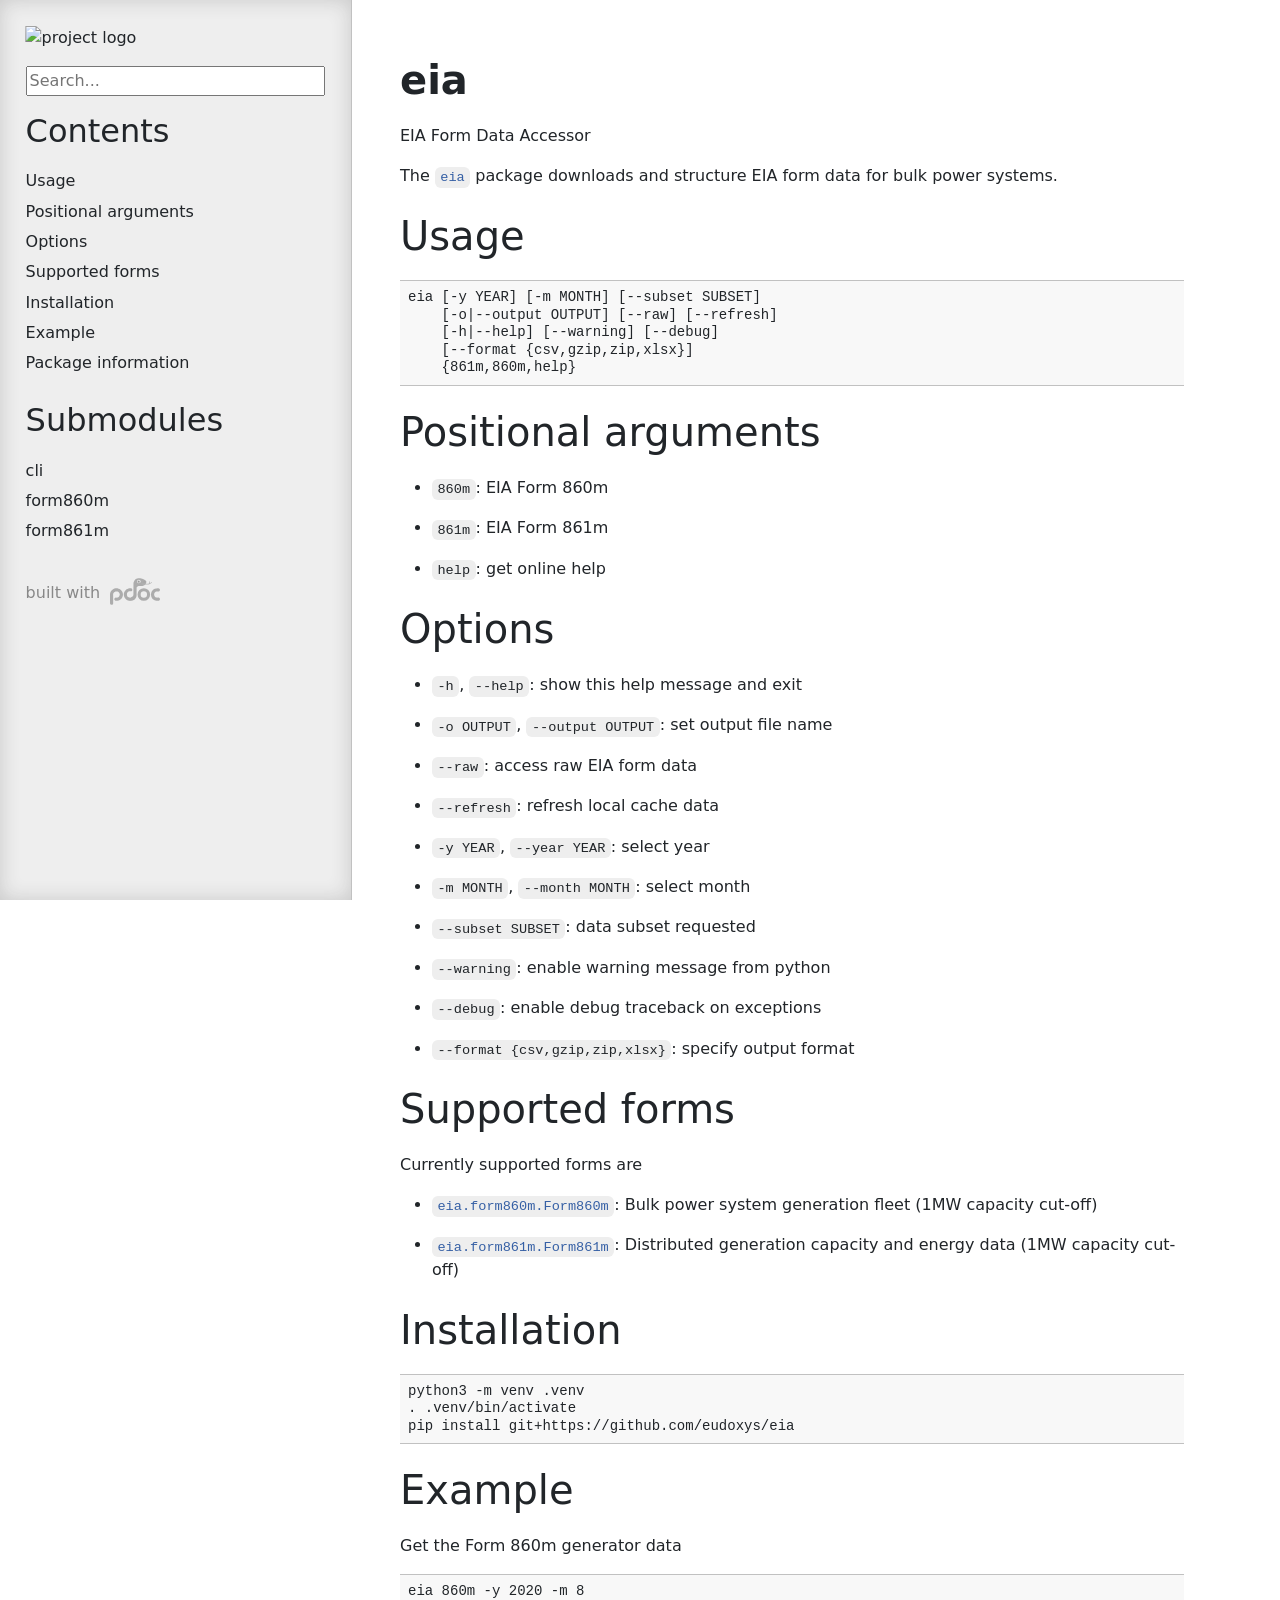
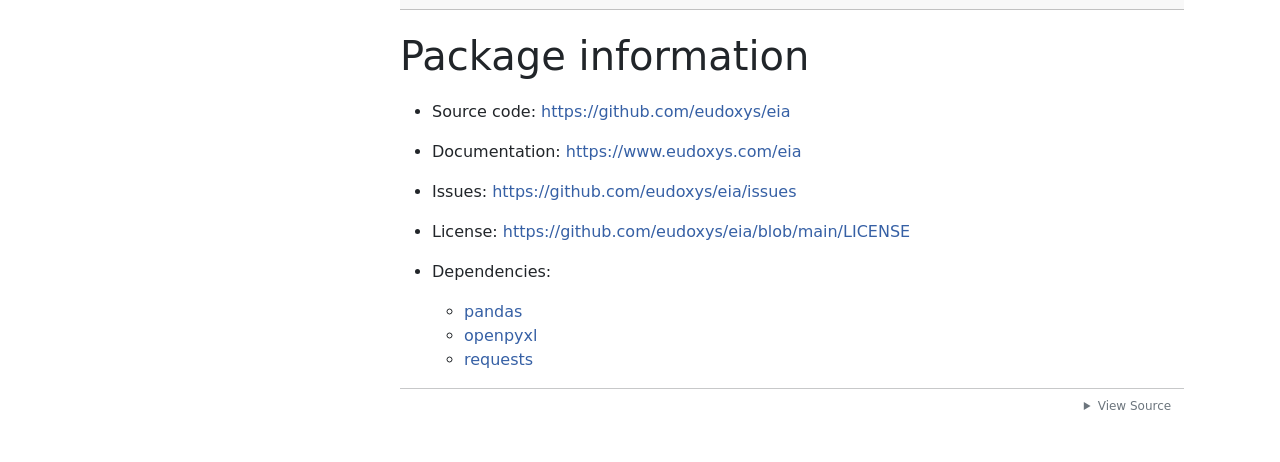
==== docs/eia.html @ a3500eb9 "Update docs" ====
<!doctype html>
<html lang="en">
<head>
    <meta charset="utf-8">
    <meta name="viewport" content="width=device-width, initial-scale=1">
    <meta name="generator" content="pdoc 16.0.0"/>
    <title>eia API documentation</title>

    <style>/*! * Bootstrap Reboot v5.0.0 (https://getbootstrap.com/) * Copyright 2011-2021 The Bootstrap Authors * Copyright 2011-2021 Twitter, Inc. * Licensed under MIT (https://github.com/twbs/bootstrap/blob/main/LICENSE) * Forked from Normalize.css, licensed MIT (https://github.com/necolas/normalize.css/blob/master/LICENSE.md) */*,::after,::before{box-sizing:border-box}@media (prefers-reduced-motion:no-preference){:root{scroll-behavior:smooth}}body{margin:0;font-family:system-ui,-apple-system,"Segoe UI",Roboto,"Helvetica Neue",Arial,"Noto Sans","Liberation Sans",sans-serif,"Apple Color Emoji","Segoe UI Emoji","Segoe UI Symbol","Noto Color Emoji";font-size:1rem;font-weight:400;line-height:1.5;color:#212529;background-color:#fff;-webkit-text-size-adjust:100%;-webkit-tap-highlight-color:transparent}hr{margin:1rem 0;color:inherit;background-color:currentColor;border:0;opacity:.25}hr:not([size]){height:1px}h1,h2,h3,h4,h5,h6{margin-top:0;margin-bottom:.5rem;font-weight:500;line-height:1.2}h1{font-size:calc(1.375rem + 1.5vw)}@media (min-width:1200px){h1{font-size:2.5rem}}h2{font-size:calc(1.325rem + .9vw)}@media (min-width:1200px){h2{font-size:2rem}}h3{font-size:calc(1.3rem + .6vw)}@media (min-width:1200px){h3{font-size:1.75rem}}h4{font-size:calc(1.275rem + .3vw)}@media (min-width:1200px){h4{font-size:1.5rem}}h5{font-size:1.25rem}h6{font-size:1rem}p{margin-top:0;margin-bottom:1rem}abbr[data-bs-original-title],abbr[title]{-webkit-text-decoration:underline dotted;text-decoration:underline dotted;cursor:help;-webkit-text-decoration-skip-ink:none;text-decoration-skip-ink:none}address{margin-bottom:1rem;font-style:normal;line-height:inherit}ol,ul{padding-left:2rem}dl,ol,ul{margin-top:0;margin-bottom:1rem}ol ol,ol ul,ul ol,ul ul{margin-bottom:0}dt{font-weight:700}dd{margin-bottom:.5rem;margin-left:0}blockquote{margin:0 0 1rem}b,strong{font-weight:bolder}small{font-size:.875em}mark{padding:.2em;background-color:#fcf8e3}sub,sup{position:relative;font-size:.75em;line-height:0;vertical-align:baseline}sub{bottom:-.25em}sup{top:-.5em}a{color:#0d6efd;text-decoration:underline}a:hover{color:#0a58ca}a:not([href]):not([class]),a:not([href]):not([class]):hover{color:inherit;text-decoration:none}code,kbd,pre,samp{font-family:SFMono-Regular,Menlo,Monaco,Consolas,"Liberation Mono","Courier New",monospace;font-size:1em;direction:ltr;unicode-bidi:bidi-override}pre{display:block;margin-top:0;margin-bottom:1rem;overflow:auto;font-size:.875em}pre code{font-size:inherit;color:inherit;word-break:normal}code{font-size:.875em;color:#d63384;word-wrap:break-word}a>code{color:inherit}kbd{padding:.2rem .4rem;font-size:.875em;color:#fff;background-color:#212529;border-radius:.2rem}kbd kbd{padding:0;font-size:1em;font-weight:700}figure{margin:0 0 1rem}img,svg{vertical-align:middle}table{caption-side:bottom;border-collapse:collapse}caption{padding-top:.5rem;padding-bottom:.5rem;color:#6c757d;text-align:left}th{text-align:inherit;text-align:-webkit-match-parent}tbody,td,tfoot,th,thead,tr{border-color:inherit;border-style:solid;border-width:0}label{display:inline-block}button{border-radius:0}button:focus:not(:focus-visible){outline:0}button,input,optgroup,select,textarea{margin:0;font-family:inherit;font-size:inherit;line-height:inherit}button,select{text-transform:none}[role=button]{cursor:pointer}select{word-wrap:normal}select:disabled{opacity:1}[list]::-webkit-calendar-picker-indicator{display:none}[type=button],[type=reset],[type=submit],button{-webkit-appearance:button}[type=button]:not(:disabled),[type=reset]:not(:disabled),[type=submit]:not(:disabled),button:not(:disabled){cursor:pointer}::-moz-focus-inner{padding:0;border-style:none}textarea{resize:vertical}fieldset{min-width:0;padding:0;margin:0;border:0}legend{float:left;width:100%;padding:0;margin-bottom:.5rem;font-size:calc(1.275rem + .3vw);line-height:inherit}@media (min-width:1200px){legend{font-size:1.5rem}}legend+*{clear:left}::-webkit-datetime-edit-day-field,::-webkit-datetime-edit-fields-wrapper,::-webkit-datetime-edit-hour-field,::-webkit-datetime-edit-minute,::-webkit-datetime-edit-month-field,::-webkit-datetime-edit-text,::-webkit-datetime-edit-year-field{padding:0}::-webkit-inner-spin-button{height:auto}[type=search]{outline-offset:-2px;-webkit-appearance:textfield}::-webkit-search-decoration{-webkit-appearance:none}::-webkit-color-swatch-wrapper{padding:0}::file-selector-button{font:inherit}::-webkit-file-upload-button{font:inherit;-webkit-appearance:button}output{display:inline-block}iframe{border:0}summary{display:list-item;cursor:pointer}progress{vertical-align:baseline}[hidden]{display:none!important}</style>
    <style>/*! syntax-highlighting.css */pre{line-height:125%;}span.linenos{color:inherit; background-color:transparent; padding-left:5px; padding-right:20px;}.pdoc-code .hll{background-color:#ffffcc}.pdoc-code{background:#f8f8f8;}.pdoc-code .c{color:#3D7B7B; font-style:italic}.pdoc-code .err{border:1px solid #FF0000}.pdoc-code .k{color:#008000; font-weight:bold}.pdoc-code .o{color:#666666}.pdoc-code .ch{color:#3D7B7B; font-style:italic}.pdoc-code .cm{color:#3D7B7B; font-style:italic}.pdoc-code .cp{color:#9C6500}.pdoc-code .cpf{color:#3D7B7B; font-style:italic}.pdoc-code .c1{color:#3D7B7B; font-style:italic}.pdoc-code .cs{color:#3D7B7B; font-style:italic}.pdoc-code .gd{color:#A00000}.pdoc-code .ge{font-style:italic}.pdoc-code .gr{color:#E40000}.pdoc-code .gh{color:#000080; font-weight:bold}.pdoc-code .gi{color:#008400}.pdoc-code .go{color:#717171}.pdoc-code .gp{color:#000080; font-weight:bold}.pdoc-code .gs{font-weight:bold}.pdoc-code .gu{color:#800080; font-weight:bold}.pdoc-code .gt{color:#0044DD}.pdoc-code .kc{color:#008000; font-weight:bold}.pdoc-code .kd{color:#008000; font-weight:bold}.pdoc-code .kn{color:#008000; font-weight:bold}.pdoc-code .kp{color:#008000}.pdoc-code .kr{color:#008000; font-weight:bold}.pdoc-code .kt{color:#B00040}.pdoc-code .m{color:#666666}.pdoc-code .s{color:#BA2121}.pdoc-code .na{color:#687822}.pdoc-code .nb{color:#008000}.pdoc-code .nc{color:#0000FF; font-weight:bold}.pdoc-code .no{color:#880000}.pdoc-code .nd{color:#AA22FF}.pdoc-code .ni{color:#717171; font-weight:bold}.pdoc-code .ne{color:#CB3F38; font-weight:bold}.pdoc-code .nf{color:#0000FF}.pdoc-code .nl{color:#767600}.pdoc-code .nn{color:#0000FF; font-weight:bold}.pdoc-code .nt{color:#008000; font-weight:bold}.pdoc-code .nv{color:#19177C}.pdoc-code .ow{color:#AA22FF; font-weight:bold}.pdoc-code .w{color:#bbbbbb}.pdoc-code .mb{color:#666666}.pdoc-code .mf{color:#666666}.pdoc-code .mh{color:#666666}.pdoc-code .mi{color:#666666}.pdoc-code .mo{color:#666666}.pdoc-code .sa{color:#BA2121}.pdoc-code .sb{color:#BA2121}.pdoc-code .sc{color:#BA2121}.pdoc-code .dl{color:#BA2121}.pdoc-code .sd{color:#BA2121; font-style:italic}.pdoc-code .s2{color:#BA2121}.pdoc-code .se{color:#AA5D1F; font-weight:bold}.pdoc-code .sh{color:#BA2121}.pdoc-code .si{color:#A45A77; font-weight:bold}.pdoc-code .sx{color:#008000}.pdoc-code .sr{color:#A45A77}.pdoc-code .s1{color:#BA2121}.pdoc-code .ss{color:#19177C}.pdoc-code .bp{color:#008000}.pdoc-code .fm{color:#0000FF}.pdoc-code .vc{color:#19177C}.pdoc-code .vg{color:#19177C}.pdoc-code .vi{color:#19177C}.pdoc-code .vm{color:#19177C}.pdoc-code .il{color:#666666}</style>
    <style>/*! theme.css */:root{--pdoc-background:#fff;}.pdoc{--text:#212529;--muted:#6c757d;--link:#3660a5;--link-hover:#1659c5;--code:#f8f8f8;--active:#fff598;--accent:#eee;--accent2:#c1c1c1;--nav-hover:rgba(255, 255, 255, 0.5);--name:#0066BB;--def:#008800;--annotation:#007020;}</style>
    <style>/*! layout.css */html, body{width:100%;height:100%;}html, main{scroll-behavior:smooth;}body{background-color:var(--pdoc-background);}@media (max-width:769px){#navtoggle{cursor:pointer;position:absolute;width:50px;height:40px;top:1rem;right:1rem;border-color:var(--text);color:var(--text);display:flex;opacity:0.8;z-index:999;}#navtoggle:hover{opacity:1;}#togglestate + div{display:none;}#togglestate:checked + div{display:inherit;}main, header{padding:2rem 3vw;}header + main{margin-top:-3rem;}.git-button{display:none !important;}nav input[type="search"]{max-width:77%;}nav input[type="search"]:first-child{margin-top:-6px;}nav input[type="search"]:valid ~ *{display:none !important;}}@media (min-width:770px){:root{--sidebar-width:clamp(12.5rem, 28vw, 22rem);}nav{position:fixed;overflow:auto;height:100vh;width:var(--sidebar-width);}main, header{padding:3rem 2rem 3rem calc(var(--sidebar-width) + 3rem);width:calc(54rem + var(--sidebar-width));max-width:100%;}header + main{margin-top:-4rem;}#navtoggle{display:none;}}#togglestate{position:absolute;height:0;opacity:0;}nav.pdoc{--pad:clamp(0.5rem, 2vw, 1.75rem);--indent:1.5rem;background-color:var(--accent);border-right:1px solid var(--accent2);box-shadow:0 0 20px rgba(50, 50, 50, .2) inset;padding:0 0 0 var(--pad);overflow-wrap:anywhere;scrollbar-width:thin; scrollbar-color:var(--accent2) transparent; z-index:1}nav.pdoc::-webkit-scrollbar{width:.4rem; }nav.pdoc::-webkit-scrollbar-thumb{background-color:var(--accent2); }nav.pdoc > div{padding:var(--pad) 0;}nav.pdoc .module-list-button{display:inline-flex;align-items:center;color:var(--text);border-color:var(--muted);margin-bottom:1rem;}nav.pdoc .module-list-button:hover{border-color:var(--text);}nav.pdoc input[type=search]{display:block;outline-offset:0;width:calc(100% - var(--pad));}nav.pdoc .logo{max-width:calc(100% - var(--pad));max-height:35vh;display:block;margin:0 auto 1rem;transform:translate(calc(-.5 * var(--pad)), 0);}nav.pdoc ul{list-style:none;padding-left:0;}nav.pdoc > div > ul{margin-left:calc(0px - var(--pad));}nav.pdoc li a{padding:.2rem 0 .2rem calc(var(--pad) + var(--indent));}nav.pdoc > div > ul > li > a{padding-left:var(--pad);}nav.pdoc li{transition:all 100ms;}nav.pdoc li:hover{background-color:var(--nav-hover);}nav.pdoc a, nav.pdoc a:hover{color:var(--text);}nav.pdoc a{display:block;}nav.pdoc > h2:first-of-type{margin-top:1.5rem;}nav.pdoc .class:before{content:"class ";color:var(--muted);}nav.pdoc .function:after{content:"()";color:var(--muted);}nav.pdoc footer:before{content:"";display:block;width:calc(100% - var(--pad));border-top:solid var(--accent2) 1px;margin-top:1.5rem;padding-top:.5rem;}nav.pdoc footer{font-size:small;}</style>
    <style>/*! content.css */.pdoc{color:var(--text);box-sizing:border-box;line-height:1.5;background:none;}.pdoc .pdoc-button{cursor:pointer;display:inline-block;border:solid black 1px;border-radius:2px;font-size:.75rem;padding:calc(0.5em - 1px) 1em;transition:100ms all;}.pdoc .alert{padding:1rem 1rem 1rem calc(1.5rem + 24px);border:1px solid transparent;border-radius:.25rem;background-repeat:no-repeat;background-position:.75rem center;margin-bottom:1rem;}.pdoc .alert > em{display:none;}.pdoc .alert > *:last-child{margin-bottom:0;}.pdoc .alert.note{color:#084298;background-color:#cfe2ff;border-color:#b6d4fe;background-image:url("data:image/svg+xml,%3Csvg%20xmlns%3D%22http%3A//www.w3.org/2000/svg%22%20width%3D%2224%22%20height%3D%2224%22%20fill%3D%22%23084298%22%20viewBox%3D%220%200%2016%2016%22%3E%3Cpath%20d%3D%22M8%2016A8%208%200%201%200%208%200a8%208%200%200%200%200%2016zm.93-9.412-1%204.705c-.07.34.029.533.304.533.194%200%20.487-.07.686-.246l-.088.416c-.287.346-.92.598-1.465.598-.703%200-1.002-.422-.808-1.319l.738-3.468c.064-.293.006-.399-.287-.47l-.451-.081.082-.381%202.29-.287zM8%205.5a1%201%200%201%201%200-2%201%201%200%200%201%200%202z%22/%3E%3C/svg%3E");}.pdoc .alert.tip{color:#0a3622;background-color:#d1e7dd;border-color:#a3cfbb;background-image:url("data:image/svg+xml,%3Csvg%20xmlns%3D%22http%3A//www.w3.org/2000/svg%22%20width%3D%2224%22%20height%3D%2224%22%20fill%3D%22%230a3622%22%20viewBox%3D%220%200%2016%2016%22%3E%3Cpath%20d%3D%22M2%206a6%206%200%201%201%2010.174%204.31c-.203.196-.359.4-.453.619l-.762%201.769A.5.5%200%200%201%2010.5%2013a.5.5%200%200%201%200%201%20.5.5%200%200%201%200%201l-.224.447a1%201%200%200%201-.894.553H6.618a1%201%200%200%201-.894-.553L5.5%2015a.5.5%200%200%201%200-1%20.5.5%200%200%201%200-1%20.5.5%200%200%201-.46-.302l-.761-1.77a2%202%200%200%200-.453-.618A5.98%205.98%200%200%201%202%206m6-5a5%205%200%200%200-3.479%208.592c.263.254.514.564.676.941L5.83%2012h4.342l.632-1.467c.162-.377.413-.687.676-.941A5%205%200%200%200%208%201%22/%3E%3C/svg%3E");}.pdoc .alert.important{color:#055160;background-color:#cff4fc;border-color:#9eeaf9;background-image:url("data:image/svg+xml,%3Csvg%20xmlns%3D%22http%3A//www.w3.org/2000/svg%22%20width%3D%2224%22%20height%3D%2224%22%20fill%3D%22%23055160%22%20viewBox%3D%220%200%2016%2016%22%3E%3Cpath%20d%3D%22M2%200a2%202%200%200%200-2%202v12a2%202%200%200%200%202%202h12a2%202%200%200%200%202-2V2a2%202%200%200%200-2-2zm6%204c.535%200%20.954.462.9.995l-.35%203.507a.552.552%200%200%201-1.1%200L7.1%204.995A.905.905%200%200%201%208%204m.002%206a1%201%200%201%201%200%202%201%201%200%200%201%200-2%22/%3E%3C/svg%3E");}.pdoc .alert.warning{color:#664d03;background-color:#fff3cd;border-color:#ffecb5;background-image:url("data:image/svg+xml,%3Csvg%20xmlns%3D%22http%3A//www.w3.org/2000/svg%22%20width%3D%2224%22%20height%3D%2224%22%20fill%3D%22%23664d03%22%20viewBox%3D%220%200%2016%2016%22%3E%3Cpath%20d%3D%22M8.982%201.566a1.13%201.13%200%200%200-1.96%200L.165%2013.233c-.457.778.091%201.767.98%201.767h13.713c.889%200%201.438-.99.98-1.767L8.982%201.566zM8%205c.535%200%20.954.462.9.995l-.35%203.507a.552.552%200%200%201-1.1%200L7.1%205.995A.905.905%200%200%201%208%205zm.002%206a1%201%200%201%201%200%202%201%201%200%200%201%200-2z%22/%3E%3C/svg%3E");}.pdoc .alert.caution{color:#842029;background-color:#f8d7da;border-color:#f5c2c7;background-image:url("data:image/svg+xml,%3Csvg%20xmlns%3D%22http%3A//www.w3.org/2000/svg%22%20width%3D%2224%22%20height%3D%2224%22%20fill%3D%22%23842029%22%20viewBox%3D%220%200%2016%2016%22%3E%3Cpath%20d%3D%22M11.46.146A.5.5%200%200%200%2011.107%200H4.893a.5.5%200%200%200-.353.146L.146%204.54A.5.5%200%200%200%200%204.893v6.214a.5.5%200%200%200%20.146.353l4.394%204.394a.5.5%200%200%200%20.353.146h6.214a.5.5%200%200%200%20.353-.146l4.394-4.394a.5.5%200%200%200%20.146-.353V4.893a.5.5%200%200%200-.146-.353zM8%204c.535%200%20.954.462.9.995l-.35%203.507a.552.552%200%200%201-1.1%200L7.1%204.995A.905.905%200%200%201%208%204m.002%206a1%201%200%201%201%200%202%201%201%200%200%201%200-2%22/%3E%3C/svg%3E");}.pdoc .alert.danger{color:#842029;background-color:#f8d7da;border-color:#f5c2c7;background-image:url("data:image/svg+xml,%3Csvg%20xmlns%3D%22http%3A//www.w3.org/2000/svg%22%20width%3D%2224%22%20height%3D%2224%22%20fill%3D%22%23842029%22%20viewBox%3D%220%200%2016%2016%22%3E%3Cpath%20d%3D%22M5.52.359A.5.5%200%200%201%206%200h4a.5.5%200%200%201%20.474.658L8.694%206H12.5a.5.5%200%200%201%20.395.807l-7%209a.5.5%200%200%201-.873-.454L6.823%209.5H3.5a.5.5%200%200%201-.48-.641l2.5-8.5z%22/%3E%3C/svg%3E");}.pdoc .visually-hidden{position:absolute !important;width:1px !important;height:1px !important;padding:0 !important;margin:-1px !important;overflow:hidden !important;clip:rect(0, 0, 0, 0) !important;white-space:nowrap !important;border:0 !important;}.pdoc h1, .pdoc h2, .pdoc h3{font-weight:300;margin:.3em 0;padding:.2em 0;}.pdoc > section:not(.module-info) h1{font-size:1.5rem;font-weight:500;}.pdoc > section:not(.module-info) h2{font-size:1.4rem;font-weight:500;}.pdoc > section:not(.module-info) h3{font-size:1.3rem;font-weight:500;}.pdoc > section:not(.module-info) h4{font-size:1.2rem;}.pdoc > section:not(.module-info) h5{font-size:1.1rem;}.pdoc a{text-decoration:none;color:var(--link);}.pdoc a:hover{color:var(--link-hover);}.pdoc blockquote{margin-left:2rem;}.pdoc pre{border-top:1px solid var(--accent2);border-bottom:1px solid var(--accent2);margin-top:0;margin-bottom:1em;padding:.5rem 0 .5rem .5rem;overflow-x:auto;background-color:var(--code);}.pdoc code{color:var(--text);padding:.2em .4em;margin:0;font-size:85%;background-color:var(--accent);border-radius:6px;}.pdoc a > code{color:inherit;}.pdoc pre > code{display:inline-block;font-size:inherit;background:none;border:none;padding:0;}.pdoc > section:not(.module-info){margin-bottom:1.5rem;}.pdoc .modulename{margin-top:0;font-weight:bold;}.pdoc .modulename a{color:var(--link);transition:100ms all;}.pdoc .git-button{float:right;border:solid var(--link) 1px;}.pdoc .git-button:hover{background-color:var(--link);color:var(--pdoc-background);}.view-source-toggle-state,.view-source-toggle-state ~ .pdoc-code{display:none;}.view-source-toggle-state:checked ~ .pdoc-code{display:block;}.view-source-button{display:inline-block;float:right;font-size:.75rem;line-height:1.5rem;color:var(--muted);padding:0 .4rem 0 1.3rem;cursor:pointer;text-indent:-2px;}.view-source-button > span{visibility:hidden;}.module-info .view-source-button{float:none;display:flex;justify-content:flex-end;margin:-1.2rem .4rem -.2rem 0;}.view-source-button::before{position:absolute;content:"View Source";display:list-item;list-style-type:disclosure-closed;}.view-source-toggle-state:checked ~ .attr .view-source-button::before,.view-source-toggle-state:checked ~ .view-source-button::before{list-style-type:disclosure-open;}.pdoc .docstring{margin-bottom:1.5rem;}.pdoc section:not(.module-info) .docstring{margin-left:clamp(0rem, 5vw - 2rem, 1rem);}.pdoc .docstring .pdoc-code{margin-left:1em;margin-right:1em;}.pdoc h1:target,.pdoc h2:target,.pdoc h3:target,.pdoc h4:target,.pdoc h5:target,.pdoc h6:target,.pdoc .pdoc-code > pre > span:target{background-color:var(--active);box-shadow:-1rem 0 0 0 var(--active);}.pdoc .pdoc-code > pre > span:target{display:block;}.pdoc div:target > .attr,.pdoc section:target > .attr,.pdoc dd:target > a{background-color:var(--active);}.pdoc *{scroll-margin:2rem;}.pdoc .pdoc-code .linenos{user-select:none;}.pdoc .attr:hover{filter:contrast(0.95);}.pdoc section, .pdoc .classattr{position:relative;}.pdoc .headerlink{--width:clamp(1rem, 3vw, 2rem);position:absolute;top:0;left:calc(0rem - var(--width));transition:all 100ms ease-in-out;opacity:0;}.pdoc .headerlink::before{content:"#";display:block;text-align:center;width:var(--width);height:2.3rem;line-height:2.3rem;font-size:1.5rem;}.pdoc .attr:hover ~ .headerlink,.pdoc *:target > .headerlink,.pdoc .headerlink:hover{opacity:1;}.pdoc .attr{display:block;margin:.5rem 0 .5rem;padding:.4rem .4rem .4rem 1rem;background-color:var(--accent);overflow-x:auto;}.pdoc .classattr{margin-left:2rem;}.pdoc .decorator-deprecated{color:#842029;}.pdoc .decorator-deprecated ~ span{filter:grayscale(1) opacity(0.8);}.pdoc .name{color:var(--name);font-weight:bold;}.pdoc .def{color:var(--def);font-weight:bold;}.pdoc .signature{background-color:transparent;}.pdoc .param, .pdoc .return-annotation{white-space:pre;}.pdoc .signature.multiline .param{display:block;}.pdoc .signature.condensed .param{display:inline-block;}.pdoc .annotation{color:var(--annotation);}.pdoc .view-value-toggle-state,.pdoc .view-value-toggle-state ~ .default_value{display:none;}.pdoc .view-value-toggle-state:checked ~ .default_value{display:inherit;}.pdoc .view-value-button{font-size:.5rem;vertical-align:middle;border-style:dashed;margin-top:-0.1rem;}.pdoc .view-value-button:hover{background:white;}.pdoc .view-value-button::before{content:"show";text-align:center;width:2.2em;display:inline-block;}.pdoc .view-value-toggle-state:checked ~ .view-value-button::before{content:"hide";}.pdoc .inherited{margin-left:2rem;}.pdoc .inherited dt{font-weight:700;}.pdoc .inherited dt, .pdoc .inherited dd{display:inline;margin-left:0;margin-bottom:.5rem;}.pdoc .inherited dd:not(:last-child):after{content:", ";}.pdoc .inherited .class:before{content:"class ";}.pdoc .inherited .function a:after{content:"()";}.pdoc .search-result .docstring{overflow:auto;max-height:25vh;}.pdoc .search-result.focused > .attr{background-color:var(--active);}.pdoc .attribution{margin-top:2rem;display:block;opacity:0.5;transition:all 200ms;filter:grayscale(100%);}.pdoc .attribution:hover{opacity:1;filter:grayscale(0%);}.pdoc .attribution img{margin-left:5px;height:27px;vertical-align:bottom;width:50px;transition:all 200ms;}.pdoc table{display:block;width:max-content;max-width:100%;overflow:auto;margin-bottom:1rem;}.pdoc table th{font-weight:600;}.pdoc table th, .pdoc table td{padding:6px 13px;border:1px solid var(--accent2);}</style>
    <style>/*! custom.css */</style><style>
    .pdoc .mermaid-pre {
        border: none;
        background: none;
    }
</style>
<script type="module" defer>
    import mermaid from "https://cdn.jsdelivr.net/npm/mermaid@11/dist/mermaid.esm.min.mjs";

    /* Re-invoke Mermaid when DOM content changes, for example during search. */
    document.addEventListener("DOMContentLoaded", () => {
        new MutationObserver(() => mermaid.run()).observe(
            document.querySelector("main.pdoc").parentNode,
            {childList: true}
        );
    })
</script></head>
<body>
    <nav class="pdoc">
        <label id="navtoggle" for="togglestate" class="pdoc-button"><svg xmlns='http://www.w3.org/2000/svg' viewBox='0 0 30 30'><path stroke-linecap='round' stroke="currentColor" stroke-miterlimit='10' stroke-width='2' d='M4 7h22M4 15h22M4 23h22'/></svg></label>
        <input id="togglestate" type="checkbox" aria-hidden="true" tabindex="-1">
        <div>
            <img src="https://github.com/eudoxys/.github/blob/main/eudoxys_banner.png?raw=true" class="logo" alt="project logo"/>

            <input type="search" placeholder="Search..." role="searchbox" aria-label="search"
                   pattern=".+" required>

            <h2>Contents</h2>
            <ul>
  <li><a href="#usage">Usage</a></li>
  <li><a href="#positional-arguments">Positional arguments</a></li>
  <li><a href="#options">Options</a></li>
  <li><a href="#supported-forms">Supported forms</a></li>
  <li><a href="#installation">Installation</a></li>
  <li><a href="#example">Example</a></li>
  <li><a href="#package-information">Package information</a></li>
</ul>


            <h2>Submodules</h2>
            <ul>
                    <li><a href="eia/cli.html">cli</a></li>
                    <li><a href="eia/form860m.html">form860m</a></li>
                    <li><a href="eia/form861m.html">form861m</a></li>
            </ul>



        <a class="attribution" title="pdoc: Python API documentation generator" href="https://pdoc.dev" target="_blank">
            built with <span class="visually-hidden">pdoc</span><img
                alt="pdoc logo"
                src="data:image/svg+xml,%3Csvg%20xmlns%3D%22http%3A//www.w3.org/2000/svg%22%20role%3D%22img%22%20aria-label%3D%22pdoc%20logo%22%20width%3D%22300%22%20height%3D%22160%22%20viewBox%3D%220%200%20150%2080%22%3E%3Ctitle%3Epdoc%3C/title%3E%3Cpath%20d%3D%22M132.316%2048.886c.276-4.679%202.342-6.698%204.409-7.982s4.27-1.165%206.751-1.055c1.586.07%203.044.156%204.222-.482%201.142-.619%202.026-1.932%202.162-3.739.268-3.576-1.929-5.368-5.006-5.551s-7.599.524-10.517%201.606c-4.455%201.652-8.588%206.606-9.552%208.992s-2.342%206.193-1.745%2010.873%202.664%209.221%205.878%2011.79%205.878%203.808%2010.103%204.312%203.444.229%206.062.229%205.006-2.202%204.914-4.909-2.296-5.001-4.501-4.863-3.077.505-5.281.229-7.715-2.064-7.899-9.451z%22%20fill%3D%22%23198754%22/%3E%3Ccircle%20cx%3D%22101.504%22%20cy%3D%2248.943%22%20r%3D%2214.208%22%20fill%3D%22none%22%20stroke%3D%22%23198754%22%20stroke-width%3D%229.354%22/%3E%3Cpath%20d%3D%22M87.81.002c-3.637.065-5.001.454-7.014%201.232s-3.443%201.363-6.3%204.282c-1.723%201.76-3.148%205.019-3.776%207.329-.413%201.521-.316%202.63-.316%202.63l-.195%2034.612c.065%205.774-6.755%208.305-9.612%208.37s-9.678-1.038-9.743-9.408%207.128-9.521%208.362-9.521c1.413-.13%202.526-.021%203.718-.016%202.071.009%204.157-.778%204.092-4.671s-4.157-4.736-4.157-4.736c-6.3-.843-11.43%202.206-11.43%202.206S40.917%2038.15%2041.372%2049.634%2051.568%2068.19%2061.311%2068.125s18.316-7.007%2018.445-17.193l.13-22.772c.046-2.291%202.683-3.644%204.476-4.203.745-.232%201.694-.274%201.694-.274l10.457-.13s4.871-.324%207.729-3.114%204.352-6.294%204.352-6.294.974-3.049.13-4.606-.195-1.233-2.792-3.309-8.573-4.477-8.573-4.477S91.447-.063%2087.81.002zM0%2047.169l.065%2028.417S0%2080.127%204.481%2079.997s5.072-3.866%205.049-4.152l-.113-28.482s1.624-7.656%209.937-7.721%2010.002%206.942%2010.002%208.499-.909%2010.51-9.093%2010.51c-.948%200-2.99-.567-4.145-.272-3.919%201-3.194%204.554-3.194%204.554s.065%205.061%207.404%204.996%2018.575-6.034%2018.575-19.074S26.953%2030.04%2019.549%2029.91%201.234%2035.296%200%2047.169z%22%20fill%3D%22%23198754%22/%3E%3Cg%20transform%3D%22matrix%28.325601%200%200%20.325256%20-10.32669%20-45.802786%29%22%3E%3Ccircle%20cx%3D%22297.554%22%20cy%3D%22172.286%22%20r%3D%2216.5%22%20fill%3D%22%23fff%22/%3E%3Cellipse%20cx%3D%22297.709%22%20cy%3D%22172.642%22%20rx%3D%2211.071%22%20ry%3D%2210.871%22%20fill%3D%22%23105a48%22/%3E%3Ccircle%20cx%3D%22304.104%22%20cy%3D%22167.667%22%20r%3D%224.5%22%20fill%3D%22%23fff%22/%3E%3C/g%3E%3Cpath%20d%3D%22M94.661%2017.032l.893-1.476s.99.714%201.916.925%201.575.114%202.955.114l14.565-.162c1.283-.032%203.085-.762%203.02-3.293s-.373-3.503-.373-3.503l1.283-.487s.52.503.877%201.573.309%201.995.292%202.66-.227%201.541-.227%201.541%201.564-.308%202.359-1.038.823-.779%201.489-1.508.812-.86.812-.86.552-.13.877.26.341.957.065%201.46-1.672%202.206-3.247%203.066-2.76%201.427-3.929%201.768-3.848.73-7.063.714l-10.944-.114s-2.143-.081-3.02-.373-2.241-.973-2.598-1.265z%22%20fill%3D%22%23d36d49%22/%3E%3Cg%20fill%3D%22%23105a48%22%3E%3Cellipse%20cx%3D%2293.052%22%20cy%3D%2243.567%22%20rx%3D%22.869%22%20ry%3D%221.014%22%20transform%3D%22rotate%28341.022%29%22/%3E%3Cellipse%20cx%3D%22104.3%22%20cy%3D%22-16.184%22%20rx%3D%22.865%22%20ry%3D%221.009%22%20transform%3D%22rotate%2814.786%29%22/%3E%3C/g%3E%3C/svg%3E"/>
        </a>
</div>
    </nav>
    <main class="pdoc">
            <section class="module-info">
                    <h1 class="modulename">
eia    </h1>

                        <div class="docstring"><p>EIA Form Data Accessor</p>

<p>The <code><a href="">eia</a></code> package downloads and structure EIA form data for bulk power systems.</p>

<h1 id="usage">Usage</h1>

<pre><code>eia [-y YEAR] [-m MONTH] [--subset SUBSET] 
    [-o|--output OUTPUT] [--raw] [--refresh] 
    [-h|--help] [--warning] [--debug] 
    [--format {csv,gzip,zip,xlsx}]
    {861m,860m,help}
</code></pre>

<h1 id="positional-arguments">Positional arguments</h1>

<ul>
<li><p><code>860m</code>: EIA Form 860m</p></li>
<li><p><code>861m</code>: EIA Form 861m</p></li>
<li><p><code>help</code>: get online help</p></li>
</ul>

<h1 id="options">Options</h1>

<ul>
<li><p><code>-h</code>, <code>--help</code>: show this help message and exit</p></li>
<li><p><code>-o OUTPUT</code>, <code>--output OUTPUT</code>: set output file name</p></li>
<li><p><code>--raw</code>: access raw EIA form data</p></li>
<li><p><code>--refresh</code>: refresh local cache data</p></li>
<li><p><code>-y YEAR</code>, <code>--year YEAR</code>: select year</p></li>
<li><p><code>-m MONTH</code>, <code>--month MONTH</code>: select month</p></li>
<li><p><code>--subset SUBSET</code>: data subset requested</p></li>
<li><p><code>--warning</code>: enable warning message from python</p></li>
<li><p><code>--debug</code>: enable debug traceback on exceptions</p></li>
<li><p><code>--format {csv,gzip,zip,xlsx}</code>: specify output format</p></li>
</ul>

<h1 id="supported-forms">Supported forms</h1>

<p>Currently supported forms are</p>

<ul>
<li><p><code><a href="eia/form860m.html#Form860m">eia.form860m.Form860m</a></code>: Bulk power system generation fleet (1MW capacity cut-off)</p></li>
<li><p><code><a href="eia/form861m.html#Form861m">eia.form861m.Form861m</a></code>: Distributed generation capacity and energy data (1MW capacity cut-off)</p></li>
</ul>

<h1 id="installation">Installation</h1>

<pre><code>python3 -m venv .venv
. .venv/bin/activate
pip install git+https://github.com/eudoxys/eia
</code></pre>

<h1 id="example">Example</h1>

<p>Get the Form 860m generator data</p>

<pre><code>eia 860m -y 2020 -m 8
</code></pre>

<h1 id="package-information">Package information</h1>

<ul>
<li><p>Source code: <a href="https://github.com/eudoxys/eia">https://github.com/eudoxys/eia</a></p></li>
<li><p>Documentation: <a href="https://www.eudoxys.com/eia">https://www.eudoxys.com/eia</a></p></li>
<li><p>Issues: <a href="https://github.com/eudoxys/eia/issues">https://github.com/eudoxys/eia/issues</a></p></li>
<li><p>License: <a href="https://github.com/eudoxys/eia/blob/main/LICENSE">https://github.com/eudoxys/eia/blob/main/LICENSE</a></p></li>
<li><p>Dependencies: </p>

<ul>
<li><a href="https://pypi.org/project/pandas/">pandas</a></li>
<li><a href="https://pypi.org/project/openpyxl/">openpyxl</a></li>
<li><a href="https://pypi.org/project/requests/">requests</a></li>
</ul></li>
</ul>

<hr />
</div>

                        <input id="mod-eia-view-source" class="view-source-toggle-state" type="checkbox" aria-hidden="true" tabindex="-1">

                        <label class="view-source-button" for="mod-eia-view-source"><span>View Source</span></label>

                        <div class="pdoc-code codehilite"><pre><span></span><span id="L-1"><a href="#L-1"><span class="linenos"> 1</span></a><span class="sd">&quot;&quot;&quot;EIA Form Data Accessor</span>
</span><span id="L-2"><a href="#L-2"><span class="linenos"> 2</span></a>
</span><span id="L-3"><a href="#L-3"><span class="linenos"> 3</span></a><span class="sd">The `eia` package downloads and structure EIA form data for bulk power systems.</span>
</span><span id="L-4"><a href="#L-4"><span class="linenos"> 4</span></a>
</span><span id="L-5"><a href="#L-5"><span class="linenos"> 5</span></a><span class="sd"># Usage</span>
</span><span id="L-6"><a href="#L-6"><span class="linenos"> 6</span></a><span class="sd">    </span>
</span><span id="L-7"><a href="#L-7"><span class="linenos"> 7</span></a><span class="sd">    eia [-y YEAR] [-m MONTH] [--subset SUBSET] </span>
</span><span id="L-8"><a href="#L-8"><span class="linenos"> 8</span></a><span class="sd">        [-o|--output OUTPUT] [--raw] [--refresh] </span>
</span><span id="L-9"><a href="#L-9"><span class="linenos"> 9</span></a><span class="sd">        [-h|--help] [--warning] [--debug] </span>
</span><span id="L-10"><a href="#L-10"><span class="linenos">10</span></a><span class="sd">        [--format {csv,gzip,zip,xlsx}]</span>
</span><span id="L-11"><a href="#L-11"><span class="linenos">11</span></a><span class="sd">        {861m,860m,help}</span>
</span><span id="L-12"><a href="#L-12"><span class="linenos">12</span></a>
</span><span id="L-13"><a href="#L-13"><span class="linenos">13</span></a><span class="sd"># Positional arguments</span>
</span><span id="L-14"><a href="#L-14"><span class="linenos">14</span></a>
</span><span id="L-15"><a href="#L-15"><span class="linenos">15</span></a><span class="sd">- `860m`: EIA Form 860m</span>
</span><span id="L-16"><a href="#L-16"><span class="linenos">16</span></a>
</span><span id="L-17"><a href="#L-17"><span class="linenos">17</span></a><span class="sd">- `861m`: EIA Form 861m</span>
</span><span id="L-18"><a href="#L-18"><span class="linenos">18</span></a>
</span><span id="L-19"><a href="#L-19"><span class="linenos">19</span></a><span class="sd">- `help`: get online help</span>
</span><span id="L-20"><a href="#L-20"><span class="linenos">20</span></a>
</span><span id="L-21"><a href="#L-21"><span class="linenos">21</span></a><span class="sd"># Options</span>
</span><span id="L-22"><a href="#L-22"><span class="linenos">22</span></a>
</span><span id="L-23"><a href="#L-23"><span class="linenos">23</span></a><span class="sd">-  `-h`, `--help`: show this help message and exit</span>
</span><span id="L-24"><a href="#L-24"><span class="linenos">24</span></a>
</span><span id="L-25"><a href="#L-25"><span class="linenos">25</span></a><span class="sd">-  `-o OUTPUT`, `--output OUTPUT`: set output file name</span>
</span><span id="L-26"><a href="#L-26"><span class="linenos">26</span></a>
</span><span id="L-27"><a href="#L-27"><span class="linenos">27</span></a><span class="sd">- `--raw`: access raw EIA form data</span>
</span><span id="L-28"><a href="#L-28"><span class="linenos">28</span></a>
</span><span id="L-29"><a href="#L-29"><span class="linenos">29</span></a><span class="sd">- `--refresh`: refresh local cache data</span>
</span><span id="L-30"><a href="#L-30"><span class="linenos">30</span></a>
</span><span id="L-31"><a href="#L-31"><span class="linenos">31</span></a><span class="sd">- `-y YEAR`, `--year YEAR`: select year</span>
</span><span id="L-32"><a href="#L-32"><span class="linenos">32</span></a>
</span><span id="L-33"><a href="#L-33"><span class="linenos">33</span></a><span class="sd">- `-m MONTH`, `--month MONTH`: select month</span>
</span><span id="L-34"><a href="#L-34"><span class="linenos">34</span></a>
</span><span id="L-35"><a href="#L-35"><span class="linenos">35</span></a><span class="sd">- `--subset SUBSET`: data subset requested</span>
</span><span id="L-36"><a href="#L-36"><span class="linenos">36</span></a>
</span><span id="L-37"><a href="#L-37"><span class="linenos">37</span></a><span class="sd">- `--warning`: enable warning message from python</span>
</span><span id="L-38"><a href="#L-38"><span class="linenos">38</span></a>
</span><span id="L-39"><a href="#L-39"><span class="linenos">39</span></a><span class="sd">- `--debug`: enable debug traceback on exceptions</span>
</span><span id="L-40"><a href="#L-40"><span class="linenos">40</span></a>
</span><span id="L-41"><a href="#L-41"><span class="linenos">41</span></a><span class="sd">- `--format {csv,gzip,zip,xlsx}`: specify output format</span>
</span><span id="L-42"><a href="#L-42"><span class="linenos">42</span></a>
</span><span id="L-43"><a href="#L-43"><span class="linenos">43</span></a><span class="sd"># Supported forms</span>
</span><span id="L-44"><a href="#L-44"><span class="linenos">44</span></a>
</span><span id="L-45"><a href="#L-45"><span class="linenos">45</span></a><span class="sd">Currently supported forms are</span>
</span><span id="L-46"><a href="#L-46"><span class="linenos">46</span></a>
</span><span id="L-47"><a href="#L-47"><span class="linenos">47</span></a><span class="sd">- `eia.form860m.Form860m`: Bulk power system generation fleet (1MW capacity cut-off)</span>
</span><span id="L-48"><a href="#L-48"><span class="linenos">48</span></a>
</span><span id="L-49"><a href="#L-49"><span class="linenos">49</span></a><span class="sd">- `eia.form861m.Form861m`: Distributed generation capacity and energy data (1MW capacity cut-off)</span>
</span><span id="L-50"><a href="#L-50"><span class="linenos">50</span></a>
</span><span id="L-51"><a href="#L-51"><span class="linenos">51</span></a><span class="sd"># Installation</span>
</span><span id="L-52"><a href="#L-52"><span class="linenos">52</span></a>
</span><span id="L-53"><a href="#L-53"><span class="linenos">53</span></a><span class="sd">    python3 -m venv .venv</span>
</span><span id="L-54"><a href="#L-54"><span class="linenos">54</span></a><span class="sd">    . .venv/bin/activate</span>
</span><span id="L-55"><a href="#L-55"><span class="linenos">55</span></a><span class="sd">    pip install git+https://github.com/eudoxys/eia</span>
</span><span id="L-56"><a href="#L-56"><span class="linenos">56</span></a>
</span><span id="L-57"><a href="#L-57"><span class="linenos">57</span></a><span class="sd"># Example</span>
</span><span id="L-58"><a href="#L-58"><span class="linenos">58</span></a>
</span><span id="L-59"><a href="#L-59"><span class="linenos">59</span></a><span class="sd">Get the Form 860m generator data</span>
</span><span id="L-60"><a href="#L-60"><span class="linenos">60</span></a>
</span><span id="L-61"><a href="#L-61"><span class="linenos">61</span></a><span class="sd">    eia 860m -y 2020 -m 8</span>
</span><span id="L-62"><a href="#L-62"><span class="linenos">62</span></a>
</span><span id="L-63"><a href="#L-63"><span class="linenos">63</span></a><span class="sd"># Package information</span>
</span><span id="L-64"><a href="#L-64"><span class="linenos">64</span></a>
</span><span id="L-65"><a href="#L-65"><span class="linenos">65</span></a><span class="sd">- Source code: https://github.com/eudoxys/eia</span>
</span><span id="L-66"><a href="#L-66"><span class="linenos">66</span></a>
</span><span id="L-67"><a href="#L-67"><span class="linenos">67</span></a><span class="sd">- Documentation: https://www.eudoxys.com/eia</span>
</span><span id="L-68"><a href="#L-68"><span class="linenos">68</span></a>
</span><span id="L-69"><a href="#L-69"><span class="linenos">69</span></a><span class="sd">- Issues: https://github.com/eudoxys/eia/issues</span>
</span><span id="L-70"><a href="#L-70"><span class="linenos">70</span></a>
</span><span id="L-71"><a href="#L-71"><span class="linenos">71</span></a><span class="sd">- License: https://github.com/eudoxys/eia/blob/main/LICENSE</span>
</span><span id="L-72"><a href="#L-72"><span class="linenos">72</span></a>
</span><span id="L-73"><a href="#L-73"><span class="linenos">73</span></a><span class="sd">- Dependencies: </span>
</span><span id="L-74"><a href="#L-74"><span class="linenos">74</span></a>
</span><span id="L-75"><a href="#L-75"><span class="linenos">75</span></a><span class="sd">    - [pandas](https://pypi.org/project/pandas/)</span>
</span><span id="L-76"><a href="#L-76"><span class="linenos">76</span></a><span class="sd">    - [openpyxl](https://pypi.org/project/openpyxl/)</span>
</span><span id="L-77"><a href="#L-77"><span class="linenos">77</span></a><span class="sd">    - [requests](https://pypi.org/project/requests/)</span>
</span><span id="L-78"><a href="#L-78"><span class="linenos">78</span></a>
</span><span id="L-79"><a href="#L-79"><span class="linenos">79</span></a>
</span><span id="L-80"><a href="#L-80"><span class="linenos">80</span></a><span class="sd">----</span>
</span><span id="L-81"><a href="#L-81"><span class="linenos">81</span></a><span class="sd">&quot;&quot;&quot;</span>
</span><span id="L-82"><a href="#L-82"><span class="linenos">82</span></a><span class="kn">from</span><span class="w"> </span><span class="nn">eia.cli</span><span class="w"> </span><span class="kn">import</span> <span class="n">main</span>
</span><span id="L-83"><a href="#L-83"><span class="linenos">83</span></a><span class="kn">from</span><span class="w"> </span><span class="nn">eia.form860m</span><span class="w"> </span><span class="kn">import</span> <span class="n">Form860m</span>
</span><span id="L-84"><a href="#L-84"><span class="linenos">84</span></a><span class="kn">from</span><span class="w"> </span><span class="nn">eia.form861m</span><span class="w"> </span><span class="kn">import</span> <span class="n">Form861m</span>
</span></pre></div>


            </section>
    </main>
<script>
    function escapeHTML(html) {
        return document.createElement('div').appendChild(document.createTextNode(html)).parentNode.innerHTML;
    }

    const originalContent = document.querySelector("main.pdoc");
    let currentContent = originalContent;

    function setContent(innerHTML) {
        let elem;
        if (innerHTML) {
            elem = document.createElement("main");
            elem.classList.add("pdoc");
            elem.innerHTML = innerHTML;
        } else {
            elem = originalContent;
        }
        if (currentContent !== elem) {
            currentContent.replaceWith(elem);
            currentContent = elem;
        }
    }

    function getSearchTerm() {
        return (new URL(window.location)).searchParams.get("search");
    }

    const searchBox = document.querySelector(".pdoc input[type=search]");
    searchBox.addEventListener("input", function () {
        let url = new URL(window.location);
        if (searchBox.value.trim()) {
            url.hash = "";
            url.searchParams.set("search", searchBox.value);
        } else {
            url.searchParams.delete("search");
        }
        history.replaceState("", "", url.toString());
        onInput();
    });
    window.addEventListener("popstate", onInput);


    let search, searchErr;

    async function initialize() {
        try {
            search = await new Promise((resolve, reject) => {
                const script = document.createElement("script");
                script.type = "text/javascript";
                script.async = true;
                script.onload = () => resolve(window.pdocSearch);
                script.onerror = (e) => reject(e);
                script.src = "search.js";
                document.getElementsByTagName("head")[0].appendChild(script);
            });
        } catch (e) {
            console.error("Cannot fetch pdoc search index");
            searchErr = "Cannot fetch search index.";
        }
        onInput();

        document.querySelector("nav.pdoc").addEventListener("click", e => {
            if (e.target.hash) {
                searchBox.value = "";
                searchBox.dispatchEvent(new Event("input"));
            }
        });
    }

    function onInput() {
        setContent((() => {
            const term = getSearchTerm();
            if (!term) {
                return null
            }
            if (searchErr) {
                return `<h3>Error: ${searchErr}</h3>`
            }
            if (!search) {
                return "<h3>Searching...</h3>"
            }

            window.scrollTo({top: 0, left: 0, behavior: 'auto'});

            const results = search(term);

            let html;
            if (results.length === 0) {
                html = `No search results for '${escapeHTML(term)}'.`
            } else {
                html = `<h4>${results.length} search result${results.length > 1 ? "s" : ""} for '${escapeHTML(term)}'.</h4>`;
            }
            for (let result of results.slice(0, 10)) {
                let doc = result.doc;
                let url = `${doc.modulename.replaceAll(".", "/")}.html`;
                if (doc.qualname) {
                    url += `#${doc.qualname}`;
                }

                let heading;
                switch (result.doc.kind) {
                    case "function":
                        if (doc.fullname.endsWith(".__init__")) {
                            heading = `<span class="name">${doc.fullname.replace(/\.__init__$/, "")}</span>${doc.signature}`;
                        } else {
                            heading = `<span class="def">${doc.funcdef}</span> <span class="name">${doc.fullname}</span>${doc.signature}`;
                        }
                        break;
                    case "class":
                        heading = `<span class="def">class</span> <span class="name">${doc.fullname}</span>`;
                        if (doc.bases)
                            heading += `<wbr>(<span class="base">${doc.bases}</span>)`;
                        heading += `:`;
                        break;
                    case "variable":
                        heading = `<span class="name">${doc.fullname}</span>`;
                        if (doc.annotation)
                            heading += `<span class="annotation">${doc.annotation}</span>`;
                        if (doc.default_value)
                            heading += `<span class="default_value"> = ${doc.default_value}</span>`;
                        break;
                    default:
                        heading = `<span class="name">${doc.fullname}</span>`;
                        break;
                }
                html += `
                        <section class="search-result">
                        <a href="${url}" class="attr ${doc.kind}">${heading}</a>
                        <div class="docstring">${doc.doc}</div>
                        </section>
                    `;

            }
            return html;
        })());
    }

    if (getSearchTerm()) {
        initialize();
        searchBox.value = getSearchTerm();
        onInput();
    } else {
        searchBox.addEventListener("focus", initialize, {once: true});
    }

    searchBox.addEventListener("keydown", e => {
        if (["ArrowDown", "ArrowUp", "Enter"].includes(e.key)) {
            let focused = currentContent.querySelector(".search-result.focused");
            if (!focused) {
                currentContent.querySelector(".search-result").classList.add("focused");
            } else if (
                e.key === "ArrowDown"
                && focused.nextElementSibling
                && focused.nextElementSibling.classList.contains("search-result")
            ) {
                focused.classList.remove("focused");
                focused.nextElementSibling.classList.add("focused");
                focused.nextElementSibling.scrollIntoView({
                    behavior: "smooth",
                    block: "nearest",
                    inline: "nearest"
                });
            } else if (
                e.key === "ArrowUp"
                && focused.previousElementSibling
                && focused.previousElementSibling.classList.contains("search-result")
            ) {
                focused.classList.remove("focused");
                focused.previousElementSibling.classList.add("focused");
                focused.previousElementSibling.scrollIntoView({
                    behavior: "smooth",
                    block: "nearest",
                    inline: "nearest"
                });
            } else if (
                e.key === "Enter"
            ) {
                focused.querySelector("a").click();
            }
        }
    });
</script></body>
</html>
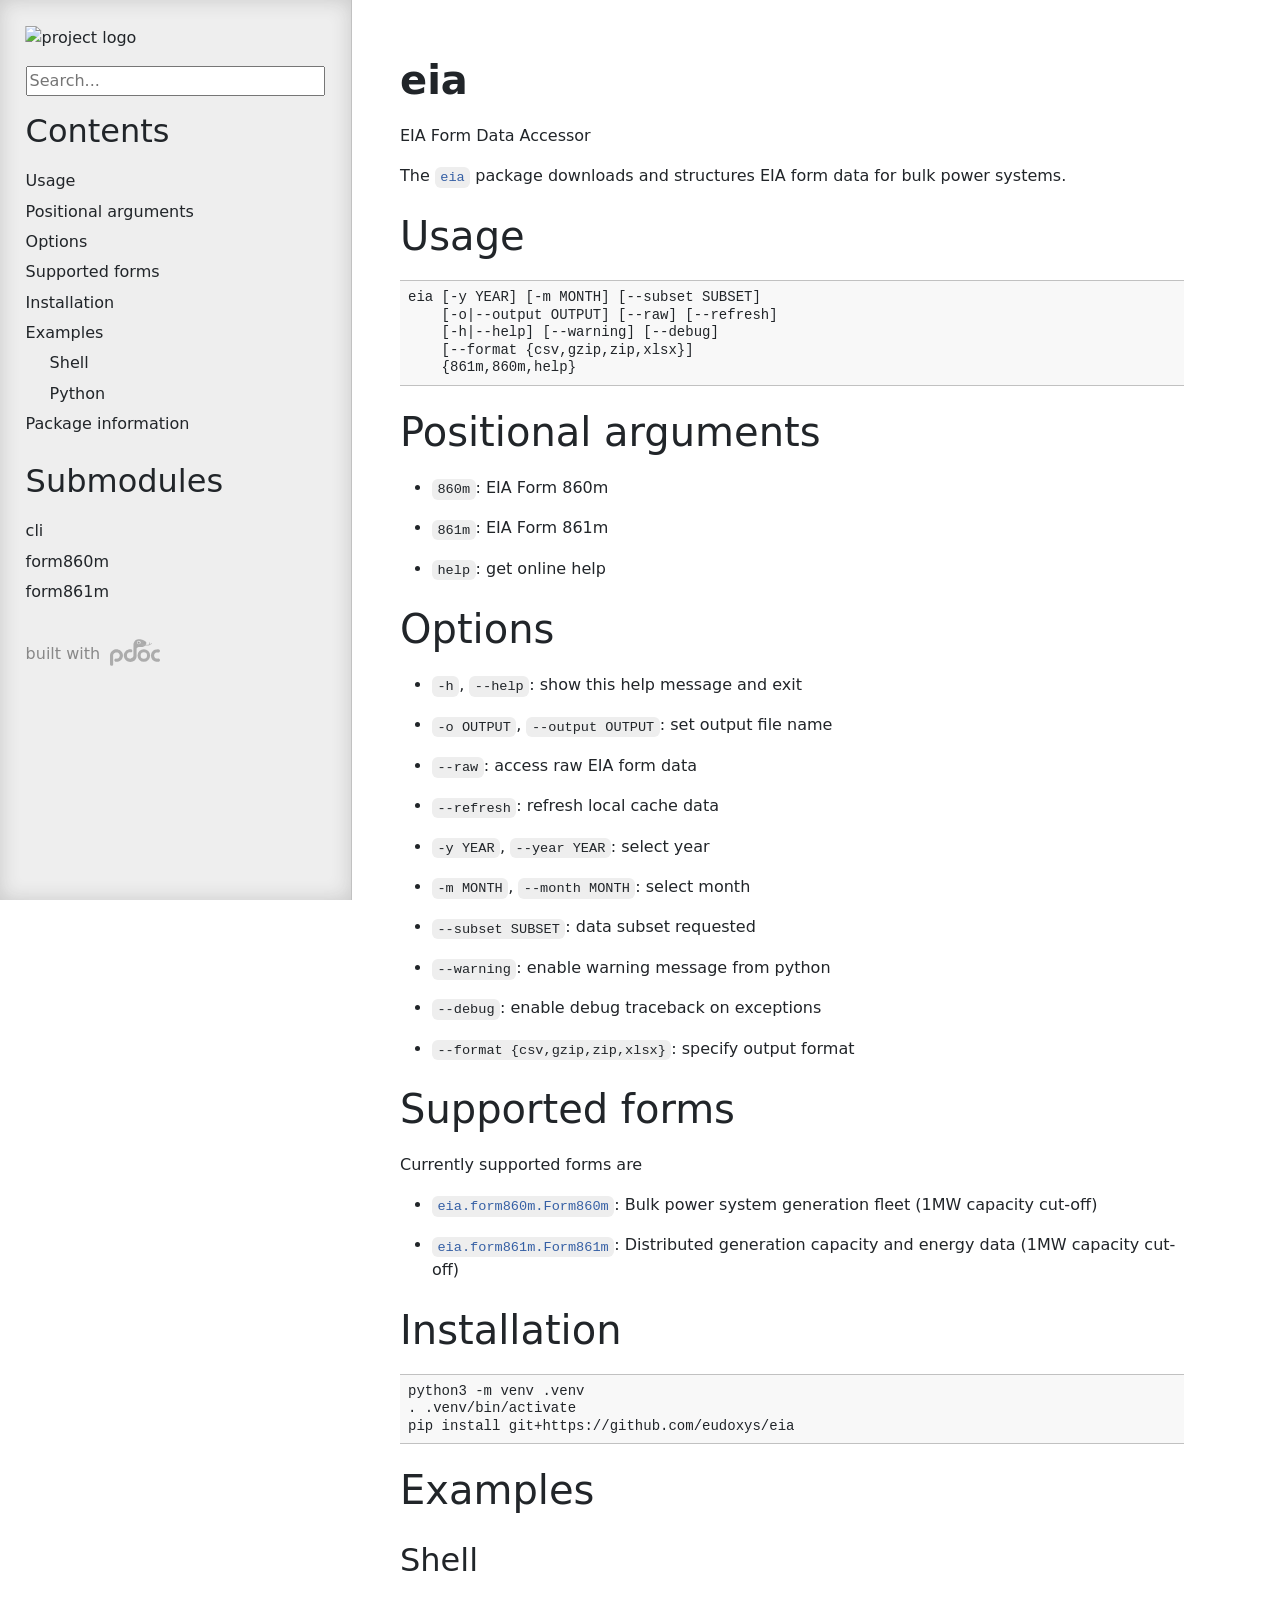
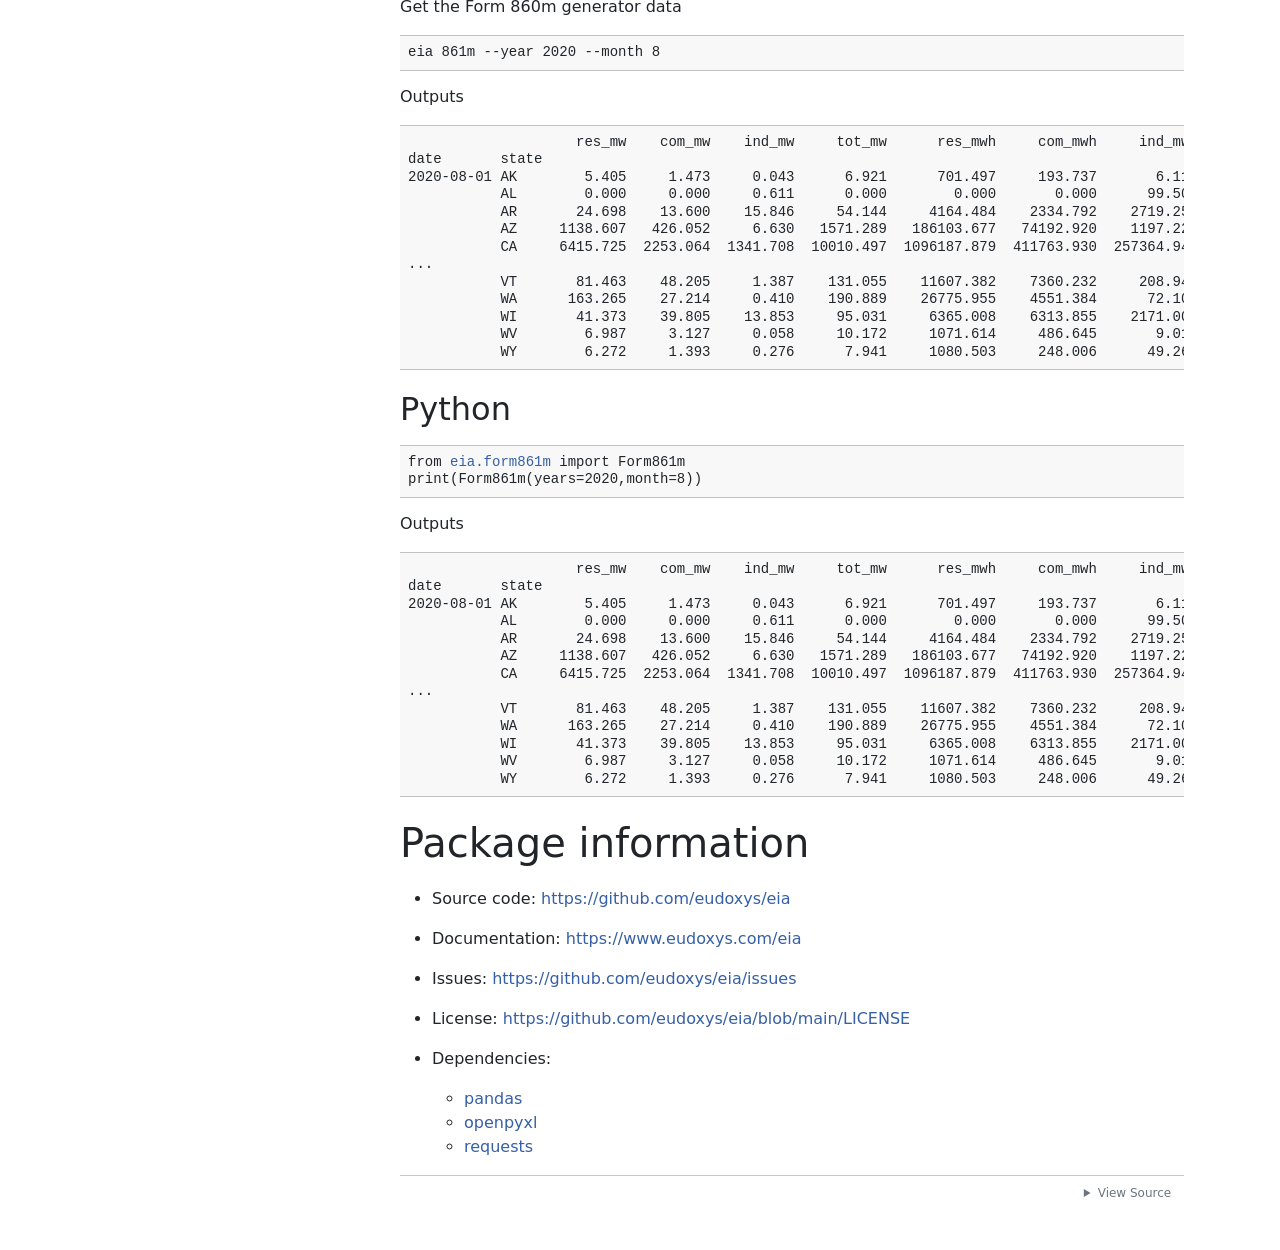
==== commit 17e55d57: "update docs" ====
--- a/docs/eia.html
+++ b/docs/eia.html
@@ -33,8 +33,8 @@
         <label id="navtoggle" for="togglestate" class="pdoc-button"><svg xmlns='http://www.w3.org/2000/svg' viewBox='0 0 30 30'><path stroke-linecap='round' stroke="currentColor" stroke-miterlimit='10' stroke-width='2' d='M4 7h22M4 15h22M4 23h22'/></svg></label>
         <input id="togglestate" type="checkbox" aria-hidden="true" tabindex="-1">
         <div>
-            <img src="https://github.com/eudoxys/.github/blob/main/eudoxys_banner.png?raw=true" class="logo" alt="project logo"/>
-
+<a href="https://www.eudoxys.com/">            <img src="https://github.com/eudoxys/.github/blob/main/eudoxys_banner.png?raw=true" class="logo" alt="project logo"/>
+</a>
             <input type="search" placeholder="Search..." role="searchbox" aria-label="search"
                    pattern=".+" required>
 
@@ -45,7 +45,11 @@
   <li><a href="#options">Options</a></li>
   <li><a href="#supported-forms">Supported forms</a></li>
   <li><a href="#installation">Installation</a></li>
-  <li><a href="#example">Example</a></li>
+  <li><a href="#examples">Examples</a>
+  <ul>
+    <li><a href="#shell">Shell</a></li>
+    <li><a href="#python">Python</a></li>
+  </ul></li>
   <li><a href="#package-information">Package information</a></li>
 </ul>
 
@@ -73,7 +77,7 @@
 
                         <div class="docstring"><p>EIA Form Data Accessor</p>
 
-<p>The <code><a href="">eia</a></code> package downloads and structure EIA form data for bulk power systems.</p>
+<p>The <code><a href="">eia</a></code> package downloads and structures EIA form data for bulk power systems.</p>
 
 <h1 id="usage">Usage</h1>
 
@@ -123,11 +127,53 @@
 pip install git+https://github.com/eudoxys/eia
 </code></pre>
 
-<h1 id="example">Example</h1>
+<h1 id="examples">Examples</h1>
+
+<h2 id="shell">Shell</h2>
 
 <p>Get the Form 860m generator data</p>
 
-<pre><code>eia 860m -y 2020 -m 8
+<pre><code>eia 861m --year 2020 --month 8
+</code></pre>
+
+<p>Outputs</p>
+
+<pre><code>                    res_mw    com_mw    ind_mw     tot_mw      res_mwh     com_mwh     ind_mwh      tot_mwh
+date       state                                                                                           
+2020-08-01 AK        5.405     1.473     0.043      6.921      701.497     193.737       6.117      901.351
+           AL        0.000     0.000     0.611      0.000        0.000       0.000      99.501        0.000
+           AR       24.698    13.600    15.846     54.144     4164.484    2334.792    2719.254     9218.530
+           AZ     1138.607   426.052     6.630   1571.289   186103.677   74192.920    1197.221   261493.818
+           CA     6415.725  2253.064  1341.708  10010.497  1096187.879  411763.930  257364.943  1765316.752
+...
+           VT       81.463    48.205     1.387    131.055    11607.382    7360.232     208.949    19176.563
+           WA      163.265    27.214     0.410    190.889    26775.955    4551.384      72.101    31399.440
+           WI       41.373    39.805    13.853     95.031     6365.008    6313.855    2171.008    14849.871
+           WV        6.987     3.127     0.058     10.172     1071.614     486.645       9.013     1567.273
+           WY        6.272     1.393     0.276      7.941     1080.503     248.006      49.268     1377.776
+</code></pre>
+
+<h2 id="python">Python</h2>
+
+<pre><code>from <a href="eia/form861m.html">eia.form861m</a> import Form861m
+print(Form861m(years=2020,month=8))
+</code></pre>
+
+<p>Outputs</p>
+
+<pre><code>                    res_mw    com_mw    ind_mw     tot_mw      res_mwh     com_mwh     ind_mwh      tot_mwh
+date       state                                                                                           
+2020-08-01 AK        5.405     1.473     0.043      6.921      701.497     193.737       6.117      901.351
+           AL        0.000     0.000     0.611      0.000        0.000       0.000      99.501        0.000
+           AR       24.698    13.600    15.846     54.144     4164.484    2334.792    2719.254     9218.530
+           AZ     1138.607   426.052     6.630   1571.289   186103.677   74192.920    1197.221   261493.818
+           CA     6415.725  2253.064  1341.708  10010.497  1096187.879  411763.930  257364.943  1765316.752
+...
+           VT       81.463    48.205     1.387    131.055    11607.382    7360.232     208.949    19176.563
+           WA      163.265    27.214     0.410    190.889    26775.955    4551.384      72.101    31399.440
+           WI       41.373    39.805    13.853     95.031     6365.008    6313.855    2171.008    14849.871
+           WV        6.987     3.127     0.058     10.172     1071.614     486.645       9.013     1567.273
+           WY        6.272     1.393     0.276      7.941     1080.503     248.006      49.268     1377.776
 </code></pre>
 
 <h1 id="package-information">Package information</h1>
@@ -153,90 +199,130 @@
 
                         <label class="view-source-button" for="mod-eia-view-source"><span>View Source</span></label>
 
-                        <div class="pdoc-code codehilite"><pre><span></span><span id="L-1"><a href="#L-1"><span class="linenos"> 1</span></a><span class="sd">&quot;&quot;&quot;EIA Form Data Accessor</span>
-</span><span id="L-2"><a href="#L-2"><span class="linenos"> 2</span></a>
-</span><span id="L-3"><a href="#L-3"><span class="linenos"> 3</span></a><span class="sd">The `eia` package downloads and structure EIA form data for bulk power systems.</span>
-</span><span id="L-4"><a href="#L-4"><span class="linenos"> 4</span></a>
-</span><span id="L-5"><a href="#L-5"><span class="linenos"> 5</span></a><span class="sd"># Usage</span>
-</span><span id="L-6"><a href="#L-6"><span class="linenos"> 6</span></a><span class="sd">    </span>
-</span><span id="L-7"><a href="#L-7"><span class="linenos"> 7</span></a><span class="sd">    eia [-y YEAR] [-m MONTH] [--subset SUBSET] </span>
-</span><span id="L-8"><a href="#L-8"><span class="linenos"> 8</span></a><span class="sd">        [-o|--output OUTPUT] [--raw] [--refresh] </span>
-</span><span id="L-9"><a href="#L-9"><span class="linenos"> 9</span></a><span class="sd">        [-h|--help] [--warning] [--debug] </span>
-</span><span id="L-10"><a href="#L-10"><span class="linenos">10</span></a><span class="sd">        [--format {csv,gzip,zip,xlsx}]</span>
-</span><span id="L-11"><a href="#L-11"><span class="linenos">11</span></a><span class="sd">        {861m,860m,help}</span>
-</span><span id="L-12"><a href="#L-12"><span class="linenos">12</span></a>
-</span><span id="L-13"><a href="#L-13"><span class="linenos">13</span></a><span class="sd"># Positional arguments</span>
-</span><span id="L-14"><a href="#L-14"><span class="linenos">14</span></a>
-</span><span id="L-15"><a href="#L-15"><span class="linenos">15</span></a><span class="sd">- `860m`: EIA Form 860m</span>
-</span><span id="L-16"><a href="#L-16"><span class="linenos">16</span></a>
-</span><span id="L-17"><a href="#L-17"><span class="linenos">17</span></a><span class="sd">- `861m`: EIA Form 861m</span>
-</span><span id="L-18"><a href="#L-18"><span class="linenos">18</span></a>
-</span><span id="L-19"><a href="#L-19"><span class="linenos">19</span></a><span class="sd">- `help`: get online help</span>
-</span><span id="L-20"><a href="#L-20"><span class="linenos">20</span></a>
-</span><span id="L-21"><a href="#L-21"><span class="linenos">21</span></a><span class="sd"># Options</span>
-</span><span id="L-22"><a href="#L-22"><span class="linenos">22</span></a>
-</span><span id="L-23"><a href="#L-23"><span class="linenos">23</span></a><span class="sd">-  `-h`, `--help`: show this help message and exit</span>
-</span><span id="L-24"><a href="#L-24"><span class="linenos">24</span></a>
-</span><span id="L-25"><a href="#L-25"><span class="linenos">25</span></a><span class="sd">-  `-o OUTPUT`, `--output OUTPUT`: set output file name</span>
-</span><span id="L-26"><a href="#L-26"><span class="linenos">26</span></a>
-</span><span id="L-27"><a href="#L-27"><span class="linenos">27</span></a><span class="sd">- `--raw`: access raw EIA form data</span>
-</span><span id="L-28"><a href="#L-28"><span class="linenos">28</span></a>
-</span><span id="L-29"><a href="#L-29"><span class="linenos">29</span></a><span class="sd">- `--refresh`: refresh local cache data</span>
-</span><span id="L-30"><a href="#L-30"><span class="linenos">30</span></a>
-</span><span id="L-31"><a href="#L-31"><span class="linenos">31</span></a><span class="sd">- `-y YEAR`, `--year YEAR`: select year</span>
-</span><span id="L-32"><a href="#L-32"><span class="linenos">32</span></a>
-</span><span id="L-33"><a href="#L-33"><span class="linenos">33</span></a><span class="sd">- `-m MONTH`, `--month MONTH`: select month</span>
-</span><span id="L-34"><a href="#L-34"><span class="linenos">34</span></a>
-</span><span id="L-35"><a href="#L-35"><span class="linenos">35</span></a><span class="sd">- `--subset SUBSET`: data subset requested</span>
-</span><span id="L-36"><a href="#L-36"><span class="linenos">36</span></a>
-</span><span id="L-37"><a href="#L-37"><span class="linenos">37</span></a><span class="sd">- `--warning`: enable warning message from python</span>
-</span><span id="L-38"><a href="#L-38"><span class="linenos">38</span></a>
-</span><span id="L-39"><a href="#L-39"><span class="linenos">39</span></a><span class="sd">- `--debug`: enable debug traceback on exceptions</span>
-</span><span id="L-40"><a href="#L-40"><span class="linenos">40</span></a>
-</span><span id="L-41"><a href="#L-41"><span class="linenos">41</span></a><span class="sd">- `--format {csv,gzip,zip,xlsx}`: specify output format</span>
-</span><span id="L-42"><a href="#L-42"><span class="linenos">42</span></a>
-</span><span id="L-43"><a href="#L-43"><span class="linenos">43</span></a><span class="sd"># Supported forms</span>
-</span><span id="L-44"><a href="#L-44"><span class="linenos">44</span></a>
-</span><span id="L-45"><a href="#L-45"><span class="linenos">45</span></a><span class="sd">Currently supported forms are</span>
-</span><span id="L-46"><a href="#L-46"><span class="linenos">46</span></a>
-</span><span id="L-47"><a href="#L-47"><span class="linenos">47</span></a><span class="sd">- `eia.form860m.Form860m`: Bulk power system generation fleet (1MW capacity cut-off)</span>
-</span><span id="L-48"><a href="#L-48"><span class="linenos">48</span></a>
-</span><span id="L-49"><a href="#L-49"><span class="linenos">49</span></a><span class="sd">- `eia.form861m.Form861m`: Distributed generation capacity and energy data (1MW capacity cut-off)</span>
-</span><span id="L-50"><a href="#L-50"><span class="linenos">50</span></a>
-</span><span id="L-51"><a href="#L-51"><span class="linenos">51</span></a><span class="sd"># Installation</span>
-</span><span id="L-52"><a href="#L-52"><span class="linenos">52</span></a>
-</span><span id="L-53"><a href="#L-53"><span class="linenos">53</span></a><span class="sd">    python3 -m venv .venv</span>
-</span><span id="L-54"><a href="#L-54"><span class="linenos">54</span></a><span class="sd">    . .venv/bin/activate</span>
-</span><span id="L-55"><a href="#L-55"><span class="linenos">55</span></a><span class="sd">    pip install git+https://github.com/eudoxys/eia</span>
-</span><span id="L-56"><a href="#L-56"><span class="linenos">56</span></a>
-</span><span id="L-57"><a href="#L-57"><span class="linenos">57</span></a><span class="sd"># Example</span>
-</span><span id="L-58"><a href="#L-58"><span class="linenos">58</span></a>
-</span><span id="L-59"><a href="#L-59"><span class="linenos">59</span></a><span class="sd">Get the Form 860m generator data</span>
-</span><span id="L-60"><a href="#L-60"><span class="linenos">60</span></a>
-</span><span id="L-61"><a href="#L-61"><span class="linenos">61</span></a><span class="sd">    eia 860m -y 2020 -m 8</span>
-</span><span id="L-62"><a href="#L-62"><span class="linenos">62</span></a>
-</span><span id="L-63"><a href="#L-63"><span class="linenos">63</span></a><span class="sd"># Package information</span>
-</span><span id="L-64"><a href="#L-64"><span class="linenos">64</span></a>
-</span><span id="L-65"><a href="#L-65"><span class="linenos">65</span></a><span class="sd">- Source code: https://github.com/eudoxys/eia</span>
-</span><span id="L-66"><a href="#L-66"><span class="linenos">66</span></a>
-</span><span id="L-67"><a href="#L-67"><span class="linenos">67</span></a><span class="sd">- Documentation: https://www.eudoxys.com/eia</span>
-</span><span id="L-68"><a href="#L-68"><span class="linenos">68</span></a>
-</span><span id="L-69"><a href="#L-69"><span class="linenos">69</span></a><span class="sd">- Issues: https://github.com/eudoxys/eia/issues</span>
-</span><span id="L-70"><a href="#L-70"><span class="linenos">70</span></a>
-</span><span id="L-71"><a href="#L-71"><span class="linenos">71</span></a><span class="sd">- License: https://github.com/eudoxys/eia/blob/main/LICENSE</span>
-</span><span id="L-72"><a href="#L-72"><span class="linenos">72</span></a>
-</span><span id="L-73"><a href="#L-73"><span class="linenos">73</span></a><span class="sd">- Dependencies: </span>
-</span><span id="L-74"><a href="#L-74"><span class="linenos">74</span></a>
-</span><span id="L-75"><a href="#L-75"><span class="linenos">75</span></a><span class="sd">    - [pandas](https://pypi.org/project/pandas/)</span>
-</span><span id="L-76"><a href="#L-76"><span class="linenos">76</span></a><span class="sd">    - [openpyxl](https://pypi.org/project/openpyxl/)</span>
-</span><span id="L-77"><a href="#L-77"><span class="linenos">77</span></a><span class="sd">    - [requests](https://pypi.org/project/requests/)</span>
-</span><span id="L-78"><a href="#L-78"><span class="linenos">78</span></a>
-</span><span id="L-79"><a href="#L-79"><span class="linenos">79</span></a>
-</span><span id="L-80"><a href="#L-80"><span class="linenos">80</span></a><span class="sd">----</span>
-</span><span id="L-81"><a href="#L-81"><span class="linenos">81</span></a><span class="sd">&quot;&quot;&quot;</span>
-</span><span id="L-82"><a href="#L-82"><span class="linenos">82</span></a><span class="kn">from</span><span class="w"> </span><span class="nn">eia.cli</span><span class="w"> </span><span class="kn">import</span> <span class="n">main</span>
-</span><span id="L-83"><a href="#L-83"><span class="linenos">83</span></a><span class="kn">from</span><span class="w"> </span><span class="nn">eia.form860m</span><span class="w"> </span><span class="kn">import</span> <span class="n">Form860m</span>
-</span><span id="L-84"><a href="#L-84"><span class="linenos">84</span></a><span class="kn">from</span><span class="w"> </span><span class="nn">eia.form861m</span><span class="w"> </span><span class="kn">import</span> <span class="n">Form861m</span>
+                        <div class="pdoc-code codehilite"><pre><span></span><span id="L-1"><a href="#L-1"><span class="linenos">  1</span></a><span class="sd">&quot;&quot;&quot;EIA Form Data Accessor</span>
+</span><span id="L-2"><a href="#L-2"><span class="linenos">  2</span></a>
+</span><span id="L-3"><a href="#L-3"><span class="linenos">  3</span></a><span class="sd">The `eia` package downloads and structures EIA form data for bulk power systems.</span>
+</span><span id="L-4"><a href="#L-4"><span class="linenos">  4</span></a>
+</span><span id="L-5"><a href="#L-5"><span class="linenos">  5</span></a><span class="sd"># Usage</span>
+</span><span id="L-6"><a href="#L-6"><span class="linenos">  6</span></a><span class="sd">    </span>
+</span><span id="L-7"><a href="#L-7"><span class="linenos">  7</span></a><span class="sd">    eia [-y YEAR] [-m MONTH] [--subset SUBSET] </span>
+</span><span id="L-8"><a href="#L-8"><span class="linenos">  8</span></a><span class="sd">        [-o|--output OUTPUT] [--raw] [--refresh] </span>
+</span><span id="L-9"><a href="#L-9"><span class="linenos">  9</span></a><span class="sd">        [-h|--help] [--warning] [--debug] </span>
+</span><span id="L-10"><a href="#L-10"><span class="linenos"> 10</span></a><span class="sd">        [--format {csv,gzip,zip,xlsx}]</span>
+</span><span id="L-11"><a href="#L-11"><span class="linenos"> 11</span></a><span class="sd">        {861m,860m,help}</span>
+</span><span id="L-12"><a href="#L-12"><span class="linenos"> 12</span></a>
+</span><span id="L-13"><a href="#L-13"><span class="linenos"> 13</span></a><span class="sd"># Positional arguments</span>
+</span><span id="L-14"><a href="#L-14"><span class="linenos"> 14</span></a>
+</span><span id="L-15"><a href="#L-15"><span class="linenos"> 15</span></a><span class="sd">- `860m`: EIA Form 860m</span>
+</span><span id="L-16"><a href="#L-16"><span class="linenos"> 16</span></a>
+</span><span id="L-17"><a href="#L-17"><span class="linenos"> 17</span></a><span class="sd">- `861m`: EIA Form 861m</span>
+</span><span id="L-18"><a href="#L-18"><span class="linenos"> 18</span></a>
+</span><span id="L-19"><a href="#L-19"><span class="linenos"> 19</span></a><span class="sd">- `help`: get online help</span>
+</span><span id="L-20"><a href="#L-20"><span class="linenos"> 20</span></a>
+</span><span id="L-21"><a href="#L-21"><span class="linenos"> 21</span></a><span class="sd"># Options</span>
+</span><span id="L-22"><a href="#L-22"><span class="linenos"> 22</span></a>
+</span><span id="L-23"><a href="#L-23"><span class="linenos"> 23</span></a><span class="sd">-  `-h`, `--help`: show this help message and exit</span>
+</span><span id="L-24"><a href="#L-24"><span class="linenos"> 24</span></a>
+</span><span id="L-25"><a href="#L-25"><span class="linenos"> 25</span></a><span class="sd">-  `-o OUTPUT`, `--output OUTPUT`: set output file name</span>
+</span><span id="L-26"><a href="#L-26"><span class="linenos"> 26</span></a>
+</span><span id="L-27"><a href="#L-27"><span class="linenos"> 27</span></a><span class="sd">- `--raw`: access raw EIA form data</span>
+</span><span id="L-28"><a href="#L-28"><span class="linenos"> 28</span></a>
+</span><span id="L-29"><a href="#L-29"><span class="linenos"> 29</span></a><span class="sd">- `--refresh`: refresh local cache data</span>
+</span><span id="L-30"><a href="#L-30"><span class="linenos"> 30</span></a>
+</span><span id="L-31"><a href="#L-31"><span class="linenos"> 31</span></a><span class="sd">- `-y YEAR`, `--year YEAR`: select year</span>
+</span><span id="L-32"><a href="#L-32"><span class="linenos"> 32</span></a>
+</span><span id="L-33"><a href="#L-33"><span class="linenos"> 33</span></a><span class="sd">- `-m MONTH`, `--month MONTH`: select month</span>
+</span><span id="L-34"><a href="#L-34"><span class="linenos"> 34</span></a>
+</span><span id="L-35"><a href="#L-35"><span class="linenos"> 35</span></a><span class="sd">- `--subset SUBSET`: data subset requested</span>
+</span><span id="L-36"><a href="#L-36"><span class="linenos"> 36</span></a>
+</span><span id="L-37"><a href="#L-37"><span class="linenos"> 37</span></a><span class="sd">- `--warning`: enable warning message from python</span>
+</span><span id="L-38"><a href="#L-38"><span class="linenos"> 38</span></a>
+</span><span id="L-39"><a href="#L-39"><span class="linenos"> 39</span></a><span class="sd">- `--debug`: enable debug traceback on exceptions</span>
+</span><span id="L-40"><a href="#L-40"><span class="linenos"> 40</span></a>
+</span><span id="L-41"><a href="#L-41"><span class="linenos"> 41</span></a><span class="sd">- `--format {csv,gzip,zip,xlsx}`: specify output format</span>
+</span><span id="L-42"><a href="#L-42"><span class="linenos"> 42</span></a>
+</span><span id="L-43"><a href="#L-43"><span class="linenos"> 43</span></a><span class="sd"># Supported forms</span>
+</span><span id="L-44"><a href="#L-44"><span class="linenos"> 44</span></a>
+</span><span id="L-45"><a href="#L-45"><span class="linenos"> 45</span></a><span class="sd">Currently supported forms are</span>
+</span><span id="L-46"><a href="#L-46"><span class="linenos"> 46</span></a>
+</span><span id="L-47"><a href="#L-47"><span class="linenos"> 47</span></a><span class="sd">- `eia.form860m.Form860m`: Bulk power system generation fleet (1MW capacity cut-off)</span>
+</span><span id="L-48"><a href="#L-48"><span class="linenos"> 48</span></a>
+</span><span id="L-49"><a href="#L-49"><span class="linenos"> 49</span></a><span class="sd">- `eia.form861m.Form861m`: Distributed generation capacity and energy data (1MW capacity cut-off)</span>
+</span><span id="L-50"><a href="#L-50"><span class="linenos"> 50</span></a>
+</span><span id="L-51"><a href="#L-51"><span class="linenos"> 51</span></a><span class="sd"># Installation</span>
+</span><span id="L-52"><a href="#L-52"><span class="linenos"> 52</span></a>
+</span><span id="L-53"><a href="#L-53"><span class="linenos"> 53</span></a><span class="sd">    python3 -m venv .venv</span>
+</span><span id="L-54"><a href="#L-54"><span class="linenos"> 54</span></a><span class="sd">    . .venv/bin/activate</span>
+</span><span id="L-55"><a href="#L-55"><span class="linenos"> 55</span></a><span class="sd">    pip install git+https://github.com/eudoxys/eia</span>
+</span><span id="L-56"><a href="#L-56"><span class="linenos"> 56</span></a>
+</span><span id="L-57"><a href="#L-57"><span class="linenos"> 57</span></a><span class="sd"># Examples</span>
+</span><span id="L-58"><a href="#L-58"><span class="linenos"> 58</span></a>
+</span><span id="L-59"><a href="#L-59"><span class="linenos"> 59</span></a>
+</span><span id="L-60"><a href="#L-60"><span class="linenos"> 60</span></a><span class="sd">## Shell</span>
+</span><span id="L-61"><a href="#L-61"><span class="linenos"> 61</span></a>
+</span><span id="L-62"><a href="#L-62"><span class="linenos"> 62</span></a><span class="sd">Get the Form 860m generator data</span>
+</span><span id="L-63"><a href="#L-63"><span class="linenos"> 63</span></a>
+</span><span id="L-64"><a href="#L-64"><span class="linenos"> 64</span></a><span class="sd">    eia 861m --year 2020 --month 8</span>
+</span><span id="L-65"><a href="#L-65"><span class="linenos"> 65</span></a>
+</span><span id="L-66"><a href="#L-66"><span class="linenos"> 66</span></a><span class="sd">Outputs</span>
+</span><span id="L-67"><a href="#L-67"><span class="linenos"> 67</span></a>
+</span><span id="L-68"><a href="#L-68"><span class="linenos"> 68</span></a><span class="sd">                        res_mw    com_mw    ind_mw     tot_mw      res_mwh     com_mwh     ind_mwh      tot_mwh</span>
+</span><span id="L-69"><a href="#L-69"><span class="linenos"> 69</span></a><span class="sd">    date       state                                                                                           </span>
+</span><span id="L-70"><a href="#L-70"><span class="linenos"> 70</span></a><span class="sd">    2020-08-01 AK        5.405     1.473     0.043      6.921      701.497     193.737       6.117      901.351</span>
+</span><span id="L-71"><a href="#L-71"><span class="linenos"> 71</span></a><span class="sd">               AL        0.000     0.000     0.611      0.000        0.000       0.000      99.501        0.000</span>
+</span><span id="L-72"><a href="#L-72"><span class="linenos"> 72</span></a><span class="sd">               AR       24.698    13.600    15.846     54.144     4164.484    2334.792    2719.254     9218.530</span>
+</span><span id="L-73"><a href="#L-73"><span class="linenos"> 73</span></a><span class="sd">               AZ     1138.607   426.052     6.630   1571.289   186103.677   74192.920    1197.221   261493.818</span>
+</span><span id="L-74"><a href="#L-74"><span class="linenos"> 74</span></a><span class="sd">               CA     6415.725  2253.064  1341.708  10010.497  1096187.879  411763.930  257364.943  1765316.752</span>
+</span><span id="L-75"><a href="#L-75"><span class="linenos"> 75</span></a><span class="sd">    ...</span>
+</span><span id="L-76"><a href="#L-76"><span class="linenos"> 76</span></a><span class="sd">               VT       81.463    48.205     1.387    131.055    11607.382    7360.232     208.949    19176.563</span>
+</span><span id="L-77"><a href="#L-77"><span class="linenos"> 77</span></a><span class="sd">               WA      163.265    27.214     0.410    190.889    26775.955    4551.384      72.101    31399.440</span>
+</span><span id="L-78"><a href="#L-78"><span class="linenos"> 78</span></a><span class="sd">               WI       41.373    39.805    13.853     95.031     6365.008    6313.855    2171.008    14849.871</span>
+</span><span id="L-79"><a href="#L-79"><span class="linenos"> 79</span></a><span class="sd">               WV        6.987     3.127     0.058     10.172     1071.614     486.645       9.013     1567.273</span>
+</span><span id="L-80"><a href="#L-80"><span class="linenos"> 80</span></a><span class="sd">               WY        6.272     1.393     0.276      7.941     1080.503     248.006      49.268     1377.776</span>
+</span><span id="L-81"><a href="#L-81"><span class="linenos"> 81</span></a>
+</span><span id="L-82"><a href="#L-82"><span class="linenos"> 82</span></a><span class="sd">## Python</span>
+</span><span id="L-83"><a href="#L-83"><span class="linenos"> 83</span></a>
+</span><span id="L-84"><a href="#L-84"><span class="linenos"> 84</span></a><span class="sd">    from eia.form861m import Form861m</span>
+</span><span id="L-85"><a href="#L-85"><span class="linenos"> 85</span></a><span class="sd">    print(Form861m(years=2020,month=8))</span>
+</span><span id="L-86"><a href="#L-86"><span class="linenos"> 86</span></a>
+</span><span id="L-87"><a href="#L-87"><span class="linenos"> 87</span></a><span class="sd">Outputs</span>
+</span><span id="L-88"><a href="#L-88"><span class="linenos"> 88</span></a>
+</span><span id="L-89"><a href="#L-89"><span class="linenos"> 89</span></a><span class="sd">                        res_mw    com_mw    ind_mw     tot_mw      res_mwh     com_mwh     ind_mwh      tot_mwh</span>
+</span><span id="L-90"><a href="#L-90"><span class="linenos"> 90</span></a><span class="sd">    date       state                                                                                           </span>
+</span><span id="L-91"><a href="#L-91"><span class="linenos"> 91</span></a><span class="sd">    2020-08-01 AK        5.405     1.473     0.043      6.921      701.497     193.737       6.117      901.351</span>
+</span><span id="L-92"><a href="#L-92"><span class="linenos"> 92</span></a><span class="sd">               AL        0.000     0.000     0.611      0.000        0.000       0.000      99.501        0.000</span>
+</span><span id="L-93"><a href="#L-93"><span class="linenos"> 93</span></a><span class="sd">               AR       24.698    13.600    15.846     54.144     4164.484    2334.792    2719.254     9218.530</span>
+</span><span id="L-94"><a href="#L-94"><span class="linenos"> 94</span></a><span class="sd">               AZ     1138.607   426.052     6.630   1571.289   186103.677   74192.920    1197.221   261493.818</span>
+</span><span id="L-95"><a href="#L-95"><span class="linenos"> 95</span></a><span class="sd">               CA     6415.725  2253.064  1341.708  10010.497  1096187.879  411763.930  257364.943  1765316.752</span>
+</span><span id="L-96"><a href="#L-96"><span class="linenos"> 96</span></a><span class="sd">    ...</span>
+</span><span id="L-97"><a href="#L-97"><span class="linenos"> 97</span></a><span class="sd">               VT       81.463    48.205     1.387    131.055    11607.382    7360.232     208.949    19176.563</span>
+</span><span id="L-98"><a href="#L-98"><span class="linenos"> 98</span></a><span class="sd">               WA      163.265    27.214     0.410    190.889    26775.955    4551.384      72.101    31399.440</span>
+</span><span id="L-99"><a href="#L-99"><span class="linenos"> 99</span></a><span class="sd">               WI       41.373    39.805    13.853     95.031     6365.008    6313.855    2171.008    14849.871</span>
+</span><span id="L-100"><a href="#L-100"><span class="linenos">100</span></a><span class="sd">               WV        6.987     3.127     0.058     10.172     1071.614     486.645       9.013     1567.273</span>
+</span><span id="L-101"><a href="#L-101"><span class="linenos">101</span></a><span class="sd">               WY        6.272     1.393     0.276      7.941     1080.503     248.006      49.268     1377.776</span>
+</span><span id="L-102"><a href="#L-102"><span class="linenos">102</span></a>
+</span><span id="L-103"><a href="#L-103"><span class="linenos">103</span></a><span class="sd"># Package information</span>
+</span><span id="L-104"><a href="#L-104"><span class="linenos">104</span></a>
+</span><span id="L-105"><a href="#L-105"><span class="linenos">105</span></a><span class="sd">- Source code: https://github.com/eudoxys/eia</span>
+</span><span id="L-106"><a href="#L-106"><span class="linenos">106</span></a>
+</span><span id="L-107"><a href="#L-107"><span class="linenos">107</span></a><span class="sd">- Documentation: https://www.eudoxys.com/eia</span>
+</span><span id="L-108"><a href="#L-108"><span class="linenos">108</span></a>
+</span><span id="L-109"><a href="#L-109"><span class="linenos">109</span></a><span class="sd">- Issues: https://github.com/eudoxys/eia/issues</span>
+</span><span id="L-110"><a href="#L-110"><span class="linenos">110</span></a>
+</span><span id="L-111"><a href="#L-111"><span class="linenos">111</span></a><span class="sd">- License: https://github.com/eudoxys/eia/blob/main/LICENSE</span>
+</span><span id="L-112"><a href="#L-112"><span class="linenos">112</span></a>
+</span><span id="L-113"><a href="#L-113"><span class="linenos">113</span></a><span class="sd">- Dependencies: </span>
+</span><span id="L-114"><a href="#L-114"><span class="linenos">114</span></a>
+</span><span id="L-115"><a href="#L-115"><span class="linenos">115</span></a><span class="sd">    - [pandas](https://pypi.org/project/pandas/)</span>
+</span><span id="L-116"><a href="#L-116"><span class="linenos">116</span></a><span class="sd">    - [openpyxl](https://pypi.org/project/openpyxl/)</span>
+</span><span id="L-117"><a href="#L-117"><span class="linenos">117</span></a><span class="sd">    - [requests](https://pypi.org/project/requests/)</span>
+</span><span id="L-118"><a href="#L-118"><span class="linenos">118</span></a>
+</span><span id="L-119"><a href="#L-119"><span class="linenos">119</span></a>
+</span><span id="L-120"><a href="#L-120"><span class="linenos">120</span></a><span class="sd">----</span>
+</span><span id="L-121"><a href="#L-121"><span class="linenos">121</span></a><span class="sd">&quot;&quot;&quot;</span>
+</span><span id="L-122"><a href="#L-122"><span class="linenos">122</span></a><span class="kn">from</span><span class="w"> </span><span class="nn">eia.cli</span><span class="w"> </span><span class="kn">import</span> <span class="n">main</span>
+</span><span id="L-123"><a href="#L-123"><span class="linenos">123</span></a><span class="kn">from</span><span class="w"> </span><span class="nn">eia.form860m</span><span class="w"> </span><span class="kn">import</span> <span class="n">Form860m</span>
+</span><span id="L-124"><a href="#L-124"><span class="linenos">124</span></a><span class="kn">from</span><span class="w"> </span><span class="nn">eia.form861m</span><span class="w"> </span><span class="kn">import</span> <span class="n">Form861m</span>
 </span></pre></div>
 
 
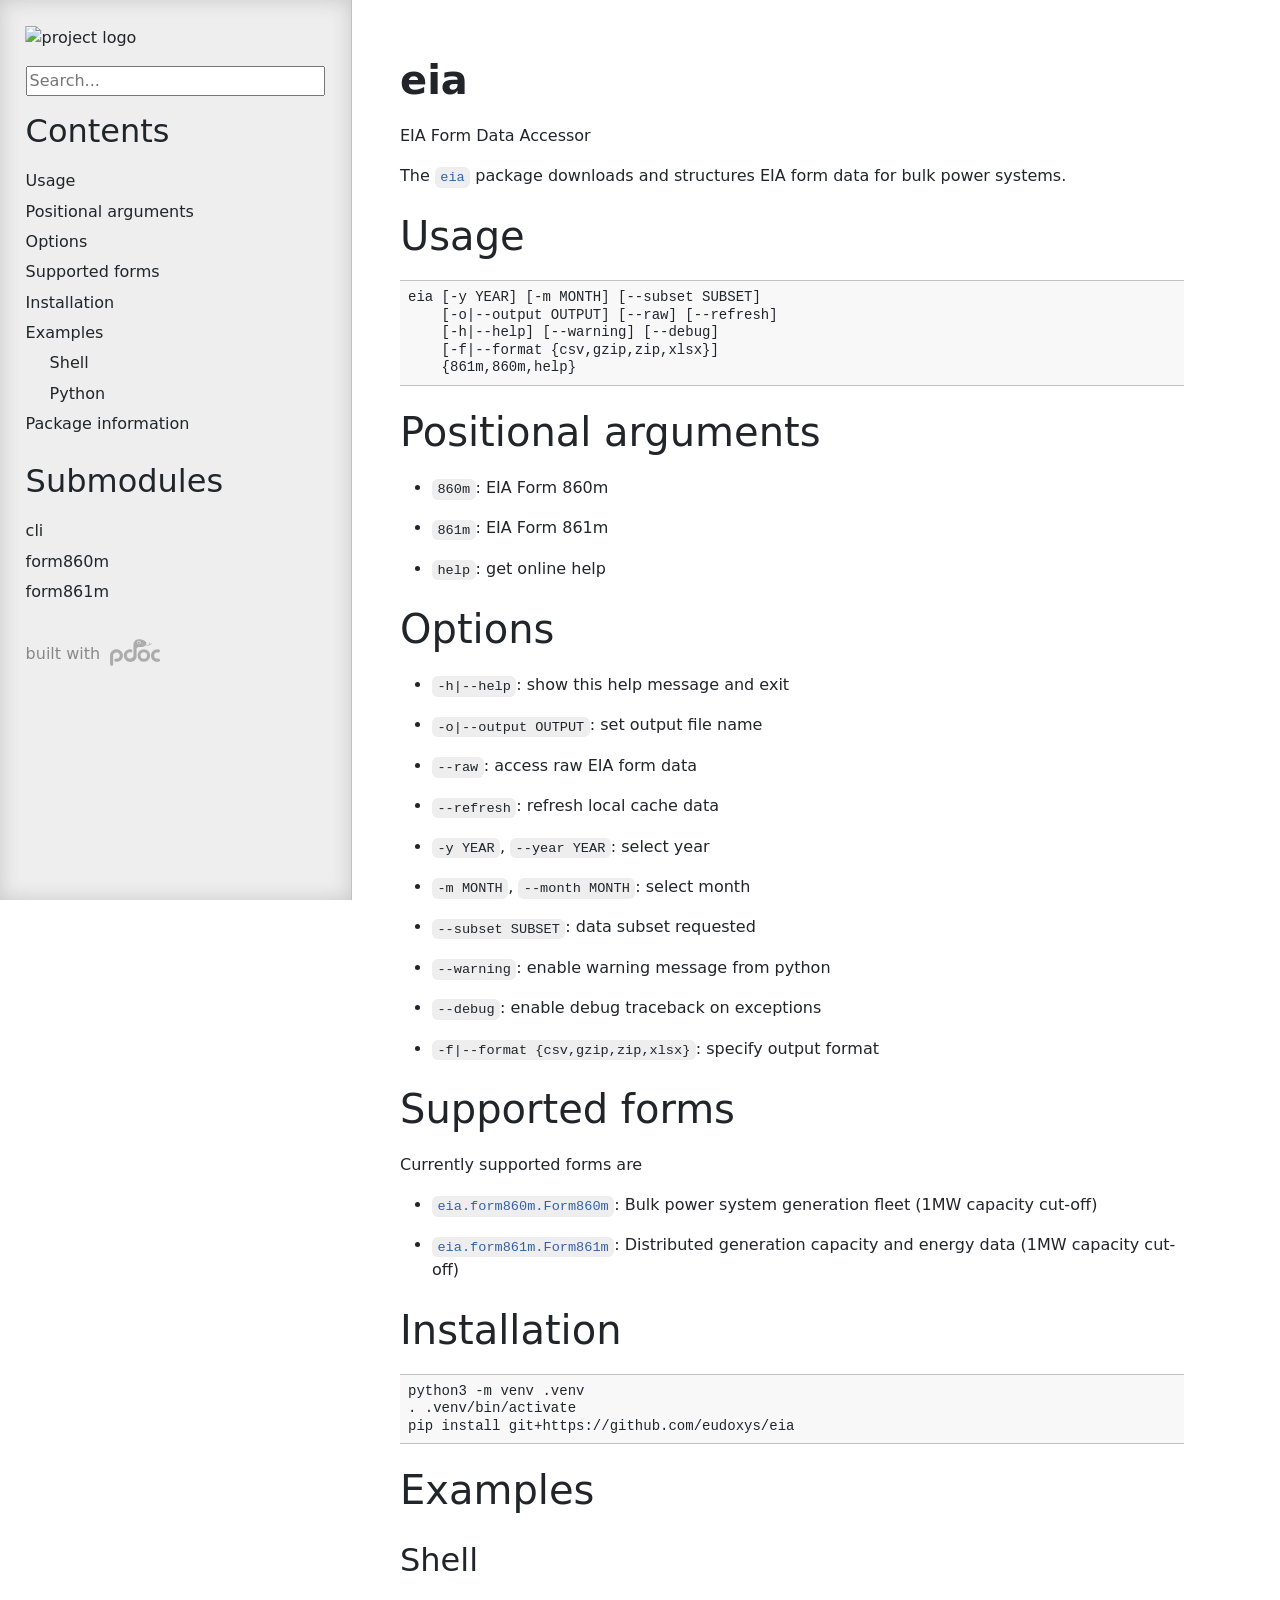
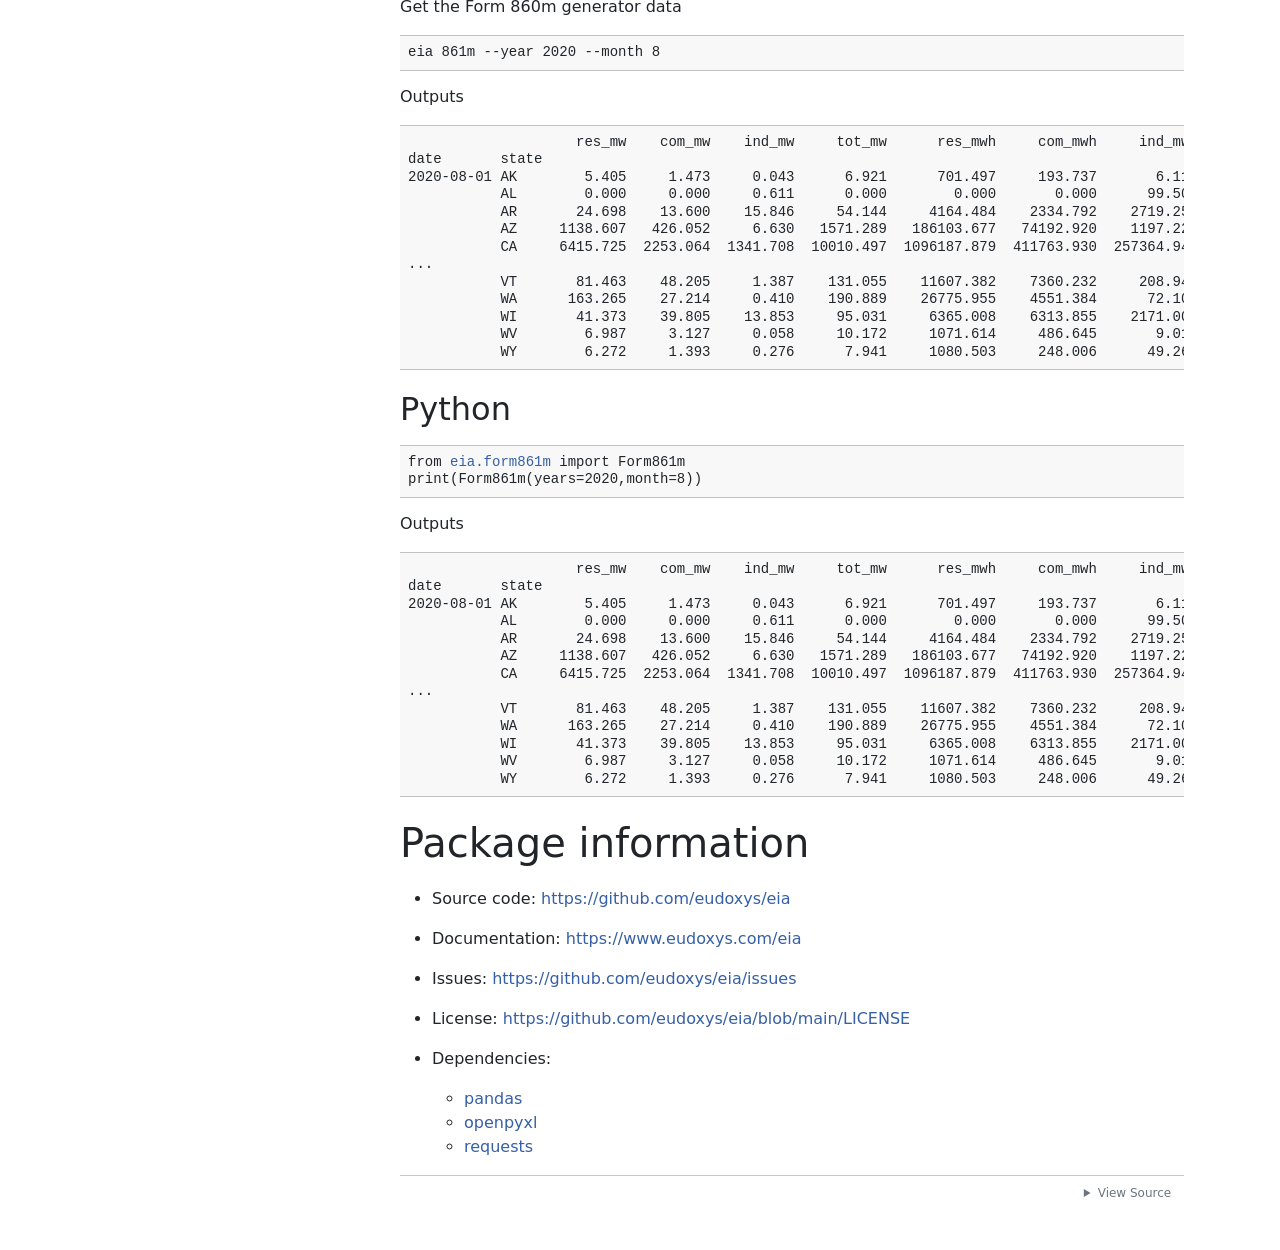
==== commit af510251: "Update docs" ====
--- a/docs/eia.html
+++ b/docs/eia.html
@@ -84,7 +84,7 @@
 <pre><code>eia [-y YEAR] [-m MONTH] [--subset SUBSET] 
     [-o|--output OUTPUT] [--raw] [--refresh] 
     [-h|--help] [--warning] [--debug] 
-    [--format {csv,gzip,zip,xlsx}]
+    [-f|--format {csv,gzip,zip,xlsx}]
     {861m,860m,help}
 </code></pre>
 
@@ -99,8 +99,8 @@
 <h1 id="options">Options</h1>
 
 <ul>
-<li><p><code>-h</code>, <code>--help</code>: show this help message and exit</p></li>
-<li><p><code>-o OUTPUT</code>, <code>--output OUTPUT</code>: set output file name</p></li>
+<li><p><code>-h|--help</code>: show this help message and exit</p></li>
+<li><p><code>-o|--output OUTPUT</code>: set output file name</p></li>
 <li><p><code>--raw</code>: access raw EIA form data</p></li>
 <li><p><code>--refresh</code>: refresh local cache data</p></li>
 <li><p><code>-y YEAR</code>, <code>--year YEAR</code>: select year</p></li>
@@ -108,7 +108,7 @@
 <li><p><code>--subset SUBSET</code>: data subset requested</p></li>
 <li><p><code>--warning</code>: enable warning message from python</p></li>
 <li><p><code>--debug</code>: enable debug traceback on exceptions</p></li>
-<li><p><code>--format {csv,gzip,zip,xlsx}</code>: specify output format</p></li>
+<li><p><code>-f|--format {csv,gzip,zip,xlsx}</code>: specify output format</p></li>
 </ul>
 
 <h1 id="supported-forms">Supported forms</h1>
@@ -208,7 +208,7 @@
 </span><span id="L-7"><a href="#L-7"><span class="linenos">  7</span></a><span class="sd">    eia [-y YEAR] [-m MONTH] [--subset SUBSET] </span>
 </span><span id="L-8"><a href="#L-8"><span class="linenos">  8</span></a><span class="sd">        [-o|--output OUTPUT] [--raw] [--refresh] </span>
 </span><span id="L-9"><a href="#L-9"><span class="linenos">  9</span></a><span class="sd">        [-h|--help] [--warning] [--debug] </span>
-</span><span id="L-10"><a href="#L-10"><span class="linenos"> 10</span></a><span class="sd">        [--format {csv,gzip,zip,xlsx}]</span>
+</span><span id="L-10"><a href="#L-10"><span class="linenos"> 10</span></a><span class="sd">        [-f|--format {csv,gzip,zip,xlsx}]</span>
 </span><span id="L-11"><a href="#L-11"><span class="linenos"> 11</span></a><span class="sd">        {861m,860m,help}</span>
 </span><span id="L-12"><a href="#L-12"><span class="linenos"> 12</span></a>
 </span><span id="L-13"><a href="#L-13"><span class="linenos"> 13</span></a><span class="sd"># Positional arguments</span>
@@ -221,9 +221,9 @@
 </span><span id="L-20"><a href="#L-20"><span class="linenos"> 20</span></a>
 </span><span id="L-21"><a href="#L-21"><span class="linenos"> 21</span></a><span class="sd"># Options</span>
 </span><span id="L-22"><a href="#L-22"><span class="linenos"> 22</span></a>
-</span><span id="L-23"><a href="#L-23"><span class="linenos"> 23</span></a><span class="sd">-  `-h`, `--help`: show this help message and exit</span>
+</span><span id="L-23"><a href="#L-23"><span class="linenos"> 23</span></a><span class="sd">-  `-h|--help`: show this help message and exit</span>
 </span><span id="L-24"><a href="#L-24"><span class="linenos"> 24</span></a>
-</span><span id="L-25"><a href="#L-25"><span class="linenos"> 25</span></a><span class="sd">-  `-o OUTPUT`, `--output OUTPUT`: set output file name</span>
+</span><span id="L-25"><a href="#L-25"><span class="linenos"> 25</span></a><span class="sd">-  `-o|--output OUTPUT`: set output file name</span>
 </span><span id="L-26"><a href="#L-26"><span class="linenos"> 26</span></a>
 </span><span id="L-27"><a href="#L-27"><span class="linenos"> 27</span></a><span class="sd">- `--raw`: access raw EIA form data</span>
 </span><span id="L-28"><a href="#L-28"><span class="linenos"> 28</span></a>
@@ -239,7 +239,7 @@
 </span><span id="L-38"><a href="#L-38"><span class="linenos"> 38</span></a>
 </span><span id="L-39"><a href="#L-39"><span class="linenos"> 39</span></a><span class="sd">- `--debug`: enable debug traceback on exceptions</span>
 </span><span id="L-40"><a href="#L-40"><span class="linenos"> 40</span></a>
-</span><span id="L-41"><a href="#L-41"><span class="linenos"> 41</span></a><span class="sd">- `--format {csv,gzip,zip,xlsx}`: specify output format</span>
+</span><span id="L-41"><a href="#L-41"><span class="linenos"> 41</span></a><span class="sd">- `-f|--format {csv,gzip,zip,xlsx}`: specify output format</span>
 </span><span id="L-42"><a href="#L-42"><span class="linenos"> 42</span></a>
 </span><span id="L-43"><a href="#L-43"><span class="linenos"> 43</span></a><span class="sd"># Supported forms</span>
 </span><span id="L-44"><a href="#L-44"><span class="linenos"> 44</span></a>
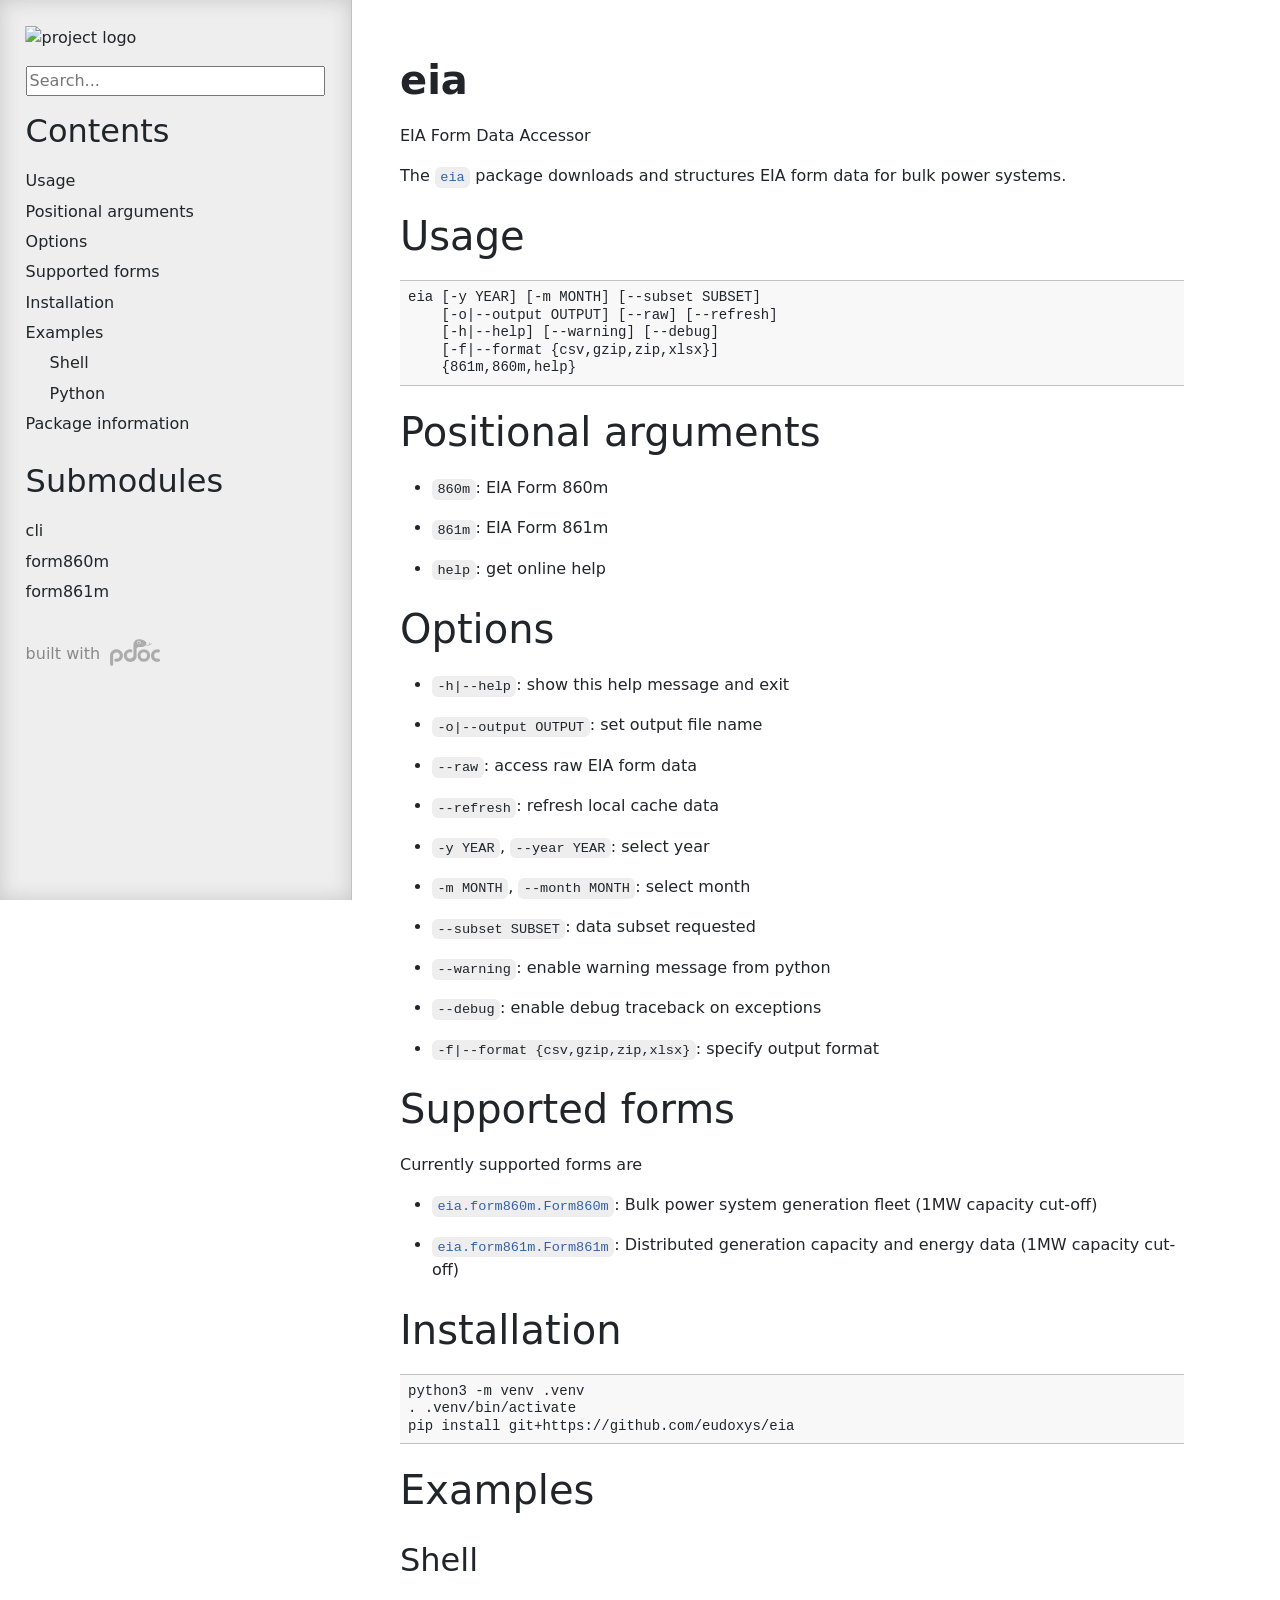
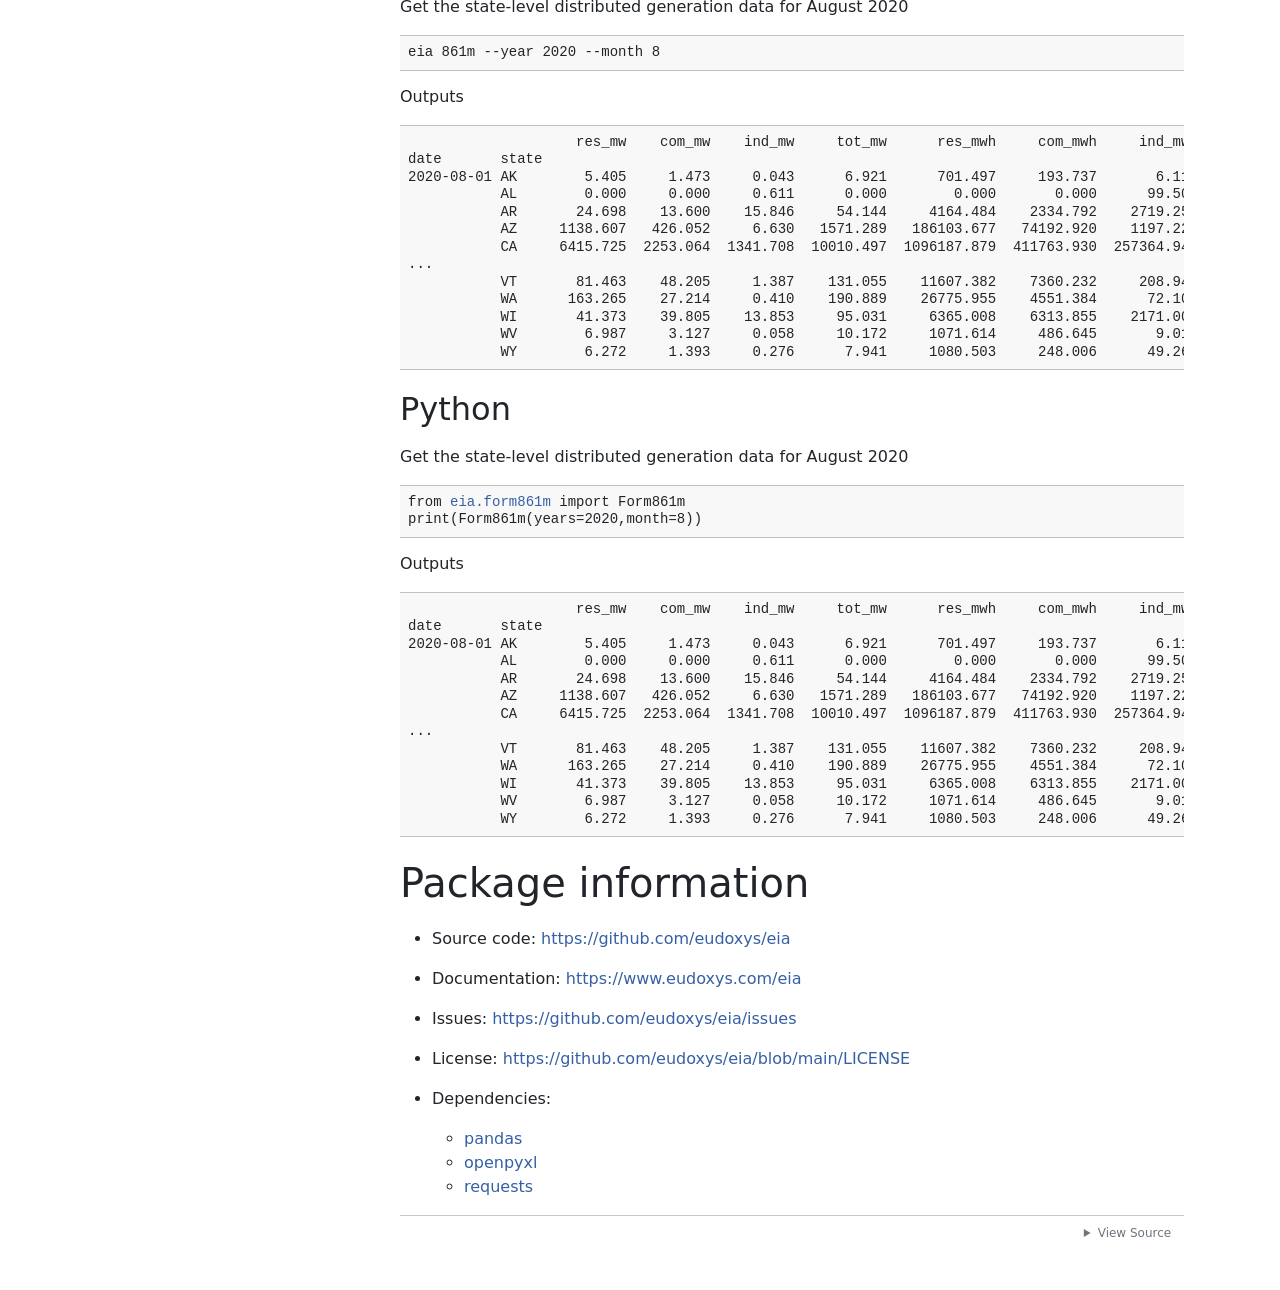
==== commit 2afc0488: "Update docs" ====
--- a/docs/eia.html
+++ b/docs/eia.html
@@ -131,7 +131,7 @@
 
 <h2 id="shell">Shell</h2>
 
-<p>Get the Form 860m generator data</p>
+<p>Get the state-level distributed generation data for August 2020</p>
 
 <pre><code>eia 861m --year 2020 --month 8
 </code></pre>
@@ -154,6 +154,8 @@
 </code></pre>
 
 <h2 id="python">Python</h2>
+
+<p>Get the state-level distributed generation data for August 2020</p>
 
 <pre><code>from <a href="eia/form861m.html">eia.form861m</a> import Form861m
 print(Form861m(years=2020,month=8))
@@ -260,7 +262,7 @@
 </span><span id="L-59"><a href="#L-59"><span class="linenos"> 59</span></a>
 </span><span id="L-60"><a href="#L-60"><span class="linenos"> 60</span></a><span class="sd">## Shell</span>
 </span><span id="L-61"><a href="#L-61"><span class="linenos"> 61</span></a>
-</span><span id="L-62"><a href="#L-62"><span class="linenos"> 62</span></a><span class="sd">Get the Form 860m generator data</span>
+</span><span id="L-62"><a href="#L-62"><span class="linenos"> 62</span></a><span class="sd">Get the state-level distributed generation data for August 2020</span>
 </span><span id="L-63"><a href="#L-63"><span class="linenos"> 63</span></a>
 </span><span id="L-64"><a href="#L-64"><span class="linenos"> 64</span></a><span class="sd">    eia 861m --year 2020 --month 8</span>
 </span><span id="L-65"><a href="#L-65"><span class="linenos"> 65</span></a>
@@ -282,47 +284,49 @@
 </span><span id="L-81"><a href="#L-81"><span class="linenos"> 81</span></a>
 </span><span id="L-82"><a href="#L-82"><span class="linenos"> 82</span></a><span class="sd">## Python</span>
 </span><span id="L-83"><a href="#L-83"><span class="linenos"> 83</span></a>
-</span><span id="L-84"><a href="#L-84"><span class="linenos"> 84</span></a><span class="sd">    from eia.form861m import Form861m</span>
-</span><span id="L-85"><a href="#L-85"><span class="linenos"> 85</span></a><span class="sd">    print(Form861m(years=2020,month=8))</span>
-</span><span id="L-86"><a href="#L-86"><span class="linenos"> 86</span></a>
-</span><span id="L-87"><a href="#L-87"><span class="linenos"> 87</span></a><span class="sd">Outputs</span>
+</span><span id="L-84"><a href="#L-84"><span class="linenos"> 84</span></a><span class="sd">Get the state-level distributed generation data for August 2020</span>
+</span><span id="L-85"><a href="#L-85"><span class="linenos"> 85</span></a>
+</span><span id="L-86"><a href="#L-86"><span class="linenos"> 86</span></a><span class="sd">    from eia.form861m import Form861m</span>
+</span><span id="L-87"><a href="#L-87"><span class="linenos"> 87</span></a><span class="sd">    print(Form861m(years=2020,month=8))</span>
 </span><span id="L-88"><a href="#L-88"><span class="linenos"> 88</span></a>
-</span><span id="L-89"><a href="#L-89"><span class="linenos"> 89</span></a><span class="sd">                        res_mw    com_mw    ind_mw     tot_mw      res_mwh     com_mwh     ind_mwh      tot_mwh</span>
-</span><span id="L-90"><a href="#L-90"><span class="linenos"> 90</span></a><span class="sd">    date       state                                                                                           </span>
-</span><span id="L-91"><a href="#L-91"><span class="linenos"> 91</span></a><span class="sd">    2020-08-01 AK        5.405     1.473     0.043      6.921      701.497     193.737       6.117      901.351</span>
-</span><span id="L-92"><a href="#L-92"><span class="linenos"> 92</span></a><span class="sd">               AL        0.000     0.000     0.611      0.000        0.000       0.000      99.501        0.000</span>
-</span><span id="L-93"><a href="#L-93"><span class="linenos"> 93</span></a><span class="sd">               AR       24.698    13.600    15.846     54.144     4164.484    2334.792    2719.254     9218.530</span>
-</span><span id="L-94"><a href="#L-94"><span class="linenos"> 94</span></a><span class="sd">               AZ     1138.607   426.052     6.630   1571.289   186103.677   74192.920    1197.221   261493.818</span>
-</span><span id="L-95"><a href="#L-95"><span class="linenos"> 95</span></a><span class="sd">               CA     6415.725  2253.064  1341.708  10010.497  1096187.879  411763.930  257364.943  1765316.752</span>
-</span><span id="L-96"><a href="#L-96"><span class="linenos"> 96</span></a><span class="sd">    ...</span>
-</span><span id="L-97"><a href="#L-97"><span class="linenos"> 97</span></a><span class="sd">               VT       81.463    48.205     1.387    131.055    11607.382    7360.232     208.949    19176.563</span>
-</span><span id="L-98"><a href="#L-98"><span class="linenos"> 98</span></a><span class="sd">               WA      163.265    27.214     0.410    190.889    26775.955    4551.384      72.101    31399.440</span>
-</span><span id="L-99"><a href="#L-99"><span class="linenos"> 99</span></a><span class="sd">               WI       41.373    39.805    13.853     95.031     6365.008    6313.855    2171.008    14849.871</span>
-</span><span id="L-100"><a href="#L-100"><span class="linenos">100</span></a><span class="sd">               WV        6.987     3.127     0.058     10.172     1071.614     486.645       9.013     1567.273</span>
-</span><span id="L-101"><a href="#L-101"><span class="linenos">101</span></a><span class="sd">               WY        6.272     1.393     0.276      7.941     1080.503     248.006      49.268     1377.776</span>
-</span><span id="L-102"><a href="#L-102"><span class="linenos">102</span></a>
-</span><span id="L-103"><a href="#L-103"><span class="linenos">103</span></a><span class="sd"># Package information</span>
+</span><span id="L-89"><a href="#L-89"><span class="linenos"> 89</span></a><span class="sd">Outputs</span>
+</span><span id="L-90"><a href="#L-90"><span class="linenos"> 90</span></a>
+</span><span id="L-91"><a href="#L-91"><span class="linenos"> 91</span></a><span class="sd">                        res_mw    com_mw    ind_mw     tot_mw      res_mwh     com_mwh     ind_mwh      tot_mwh</span>
+</span><span id="L-92"><a href="#L-92"><span class="linenos"> 92</span></a><span class="sd">    date       state                                                                                           </span>
+</span><span id="L-93"><a href="#L-93"><span class="linenos"> 93</span></a><span class="sd">    2020-08-01 AK        5.405     1.473     0.043      6.921      701.497     193.737       6.117      901.351</span>
+</span><span id="L-94"><a href="#L-94"><span class="linenos"> 94</span></a><span class="sd">               AL        0.000     0.000     0.611      0.000        0.000       0.000      99.501        0.000</span>
+</span><span id="L-95"><a href="#L-95"><span class="linenos"> 95</span></a><span class="sd">               AR       24.698    13.600    15.846     54.144     4164.484    2334.792    2719.254     9218.530</span>
+</span><span id="L-96"><a href="#L-96"><span class="linenos"> 96</span></a><span class="sd">               AZ     1138.607   426.052     6.630   1571.289   186103.677   74192.920    1197.221   261493.818</span>
+</span><span id="L-97"><a href="#L-97"><span class="linenos"> 97</span></a><span class="sd">               CA     6415.725  2253.064  1341.708  10010.497  1096187.879  411763.930  257364.943  1765316.752</span>
+</span><span id="L-98"><a href="#L-98"><span class="linenos"> 98</span></a><span class="sd">    ...</span>
+</span><span id="L-99"><a href="#L-99"><span class="linenos"> 99</span></a><span class="sd">               VT       81.463    48.205     1.387    131.055    11607.382    7360.232     208.949    19176.563</span>
+</span><span id="L-100"><a href="#L-100"><span class="linenos">100</span></a><span class="sd">               WA      163.265    27.214     0.410    190.889    26775.955    4551.384      72.101    31399.440</span>
+</span><span id="L-101"><a href="#L-101"><span class="linenos">101</span></a><span class="sd">               WI       41.373    39.805    13.853     95.031     6365.008    6313.855    2171.008    14849.871</span>
+</span><span id="L-102"><a href="#L-102"><span class="linenos">102</span></a><span class="sd">               WV        6.987     3.127     0.058     10.172     1071.614     486.645       9.013     1567.273</span>
+</span><span id="L-103"><a href="#L-103"><span class="linenos">103</span></a><span class="sd">               WY        6.272     1.393     0.276      7.941     1080.503     248.006      49.268     1377.776</span>
 </span><span id="L-104"><a href="#L-104"><span class="linenos">104</span></a>
-</span><span id="L-105"><a href="#L-105"><span class="linenos">105</span></a><span class="sd">- Source code: https://github.com/eudoxys/eia</span>
+</span><span id="L-105"><a href="#L-105"><span class="linenos">105</span></a><span class="sd"># Package information</span>
 </span><span id="L-106"><a href="#L-106"><span class="linenos">106</span></a>
-</span><span id="L-107"><a href="#L-107"><span class="linenos">107</span></a><span class="sd">- Documentation: https://www.eudoxys.com/eia</span>
+</span><span id="L-107"><a href="#L-107"><span class="linenos">107</span></a><span class="sd">- Source code: https://github.com/eudoxys/eia</span>
 </span><span id="L-108"><a href="#L-108"><span class="linenos">108</span></a>
-</span><span id="L-109"><a href="#L-109"><span class="linenos">109</span></a><span class="sd">- Issues: https://github.com/eudoxys/eia/issues</span>
+</span><span id="L-109"><a href="#L-109"><span class="linenos">109</span></a><span class="sd">- Documentation: https://www.eudoxys.com/eia</span>
 </span><span id="L-110"><a href="#L-110"><span class="linenos">110</span></a>
-</span><span id="L-111"><a href="#L-111"><span class="linenos">111</span></a><span class="sd">- License: https://github.com/eudoxys/eia/blob/main/LICENSE</span>
+</span><span id="L-111"><a href="#L-111"><span class="linenos">111</span></a><span class="sd">- Issues: https://github.com/eudoxys/eia/issues</span>
 </span><span id="L-112"><a href="#L-112"><span class="linenos">112</span></a>
-</span><span id="L-113"><a href="#L-113"><span class="linenos">113</span></a><span class="sd">- Dependencies: </span>
+</span><span id="L-113"><a href="#L-113"><span class="linenos">113</span></a><span class="sd">- License: https://github.com/eudoxys/eia/blob/main/LICENSE</span>
 </span><span id="L-114"><a href="#L-114"><span class="linenos">114</span></a>
-</span><span id="L-115"><a href="#L-115"><span class="linenos">115</span></a><span class="sd">    - [pandas](https://pypi.org/project/pandas/)</span>
-</span><span id="L-116"><a href="#L-116"><span class="linenos">116</span></a><span class="sd">    - [openpyxl](https://pypi.org/project/openpyxl/)</span>
-</span><span id="L-117"><a href="#L-117"><span class="linenos">117</span></a><span class="sd">    - [requests](https://pypi.org/project/requests/)</span>
-</span><span id="L-118"><a href="#L-118"><span class="linenos">118</span></a>
-</span><span id="L-119"><a href="#L-119"><span class="linenos">119</span></a>
-</span><span id="L-120"><a href="#L-120"><span class="linenos">120</span></a><span class="sd">----</span>
-</span><span id="L-121"><a href="#L-121"><span class="linenos">121</span></a><span class="sd">&quot;&quot;&quot;</span>
-</span><span id="L-122"><a href="#L-122"><span class="linenos">122</span></a><span class="kn">from</span><span class="w"> </span><span class="nn">eia.cli</span><span class="w"> </span><span class="kn">import</span> <span class="n">main</span>
-</span><span id="L-123"><a href="#L-123"><span class="linenos">123</span></a><span class="kn">from</span><span class="w"> </span><span class="nn">eia.form860m</span><span class="w"> </span><span class="kn">import</span> <span class="n">Form860m</span>
-</span><span id="L-124"><a href="#L-124"><span class="linenos">124</span></a><span class="kn">from</span><span class="w"> </span><span class="nn">eia.form861m</span><span class="w"> </span><span class="kn">import</span> <span class="n">Form861m</span>
+</span><span id="L-115"><a href="#L-115"><span class="linenos">115</span></a><span class="sd">- Dependencies: </span>
+</span><span id="L-116"><a href="#L-116"><span class="linenos">116</span></a>
+</span><span id="L-117"><a href="#L-117"><span class="linenos">117</span></a><span class="sd">    - [pandas](https://pypi.org/project/pandas/)</span>
+</span><span id="L-118"><a href="#L-118"><span class="linenos">118</span></a><span class="sd">    - [openpyxl](https://pypi.org/project/openpyxl/)</span>
+</span><span id="L-119"><a href="#L-119"><span class="linenos">119</span></a><span class="sd">    - [requests](https://pypi.org/project/requests/)</span>
+</span><span id="L-120"><a href="#L-120"><span class="linenos">120</span></a>
+</span><span id="L-121"><a href="#L-121"><span class="linenos">121</span></a>
+</span><span id="L-122"><a href="#L-122"><span class="linenos">122</span></a><span class="sd">----</span>
+</span><span id="L-123"><a href="#L-123"><span class="linenos">123</span></a><span class="sd">&quot;&quot;&quot;</span>
+</span><span id="L-124"><a href="#L-124"><span class="linenos">124</span></a><span class="kn">from</span><span class="w"> </span><span class="nn">eia.cli</span><span class="w"> </span><span class="kn">import</span> <span class="n">main</span>
+</span><span id="L-125"><a href="#L-125"><span class="linenos">125</span></a><span class="kn">from</span><span class="w"> </span><span class="nn">eia.form860m</span><span class="w"> </span><span class="kn">import</span> <span class="n">Form860m</span>
+</span><span id="L-126"><a href="#L-126"><span class="linenos">126</span></a><span class="kn">from</span><span class="w"> </span><span class="nn">eia.form861m</span><span class="w"> </span><span class="kn">import</span> <span class="n">Form861m</span>
 </span></pre></div>
 
 
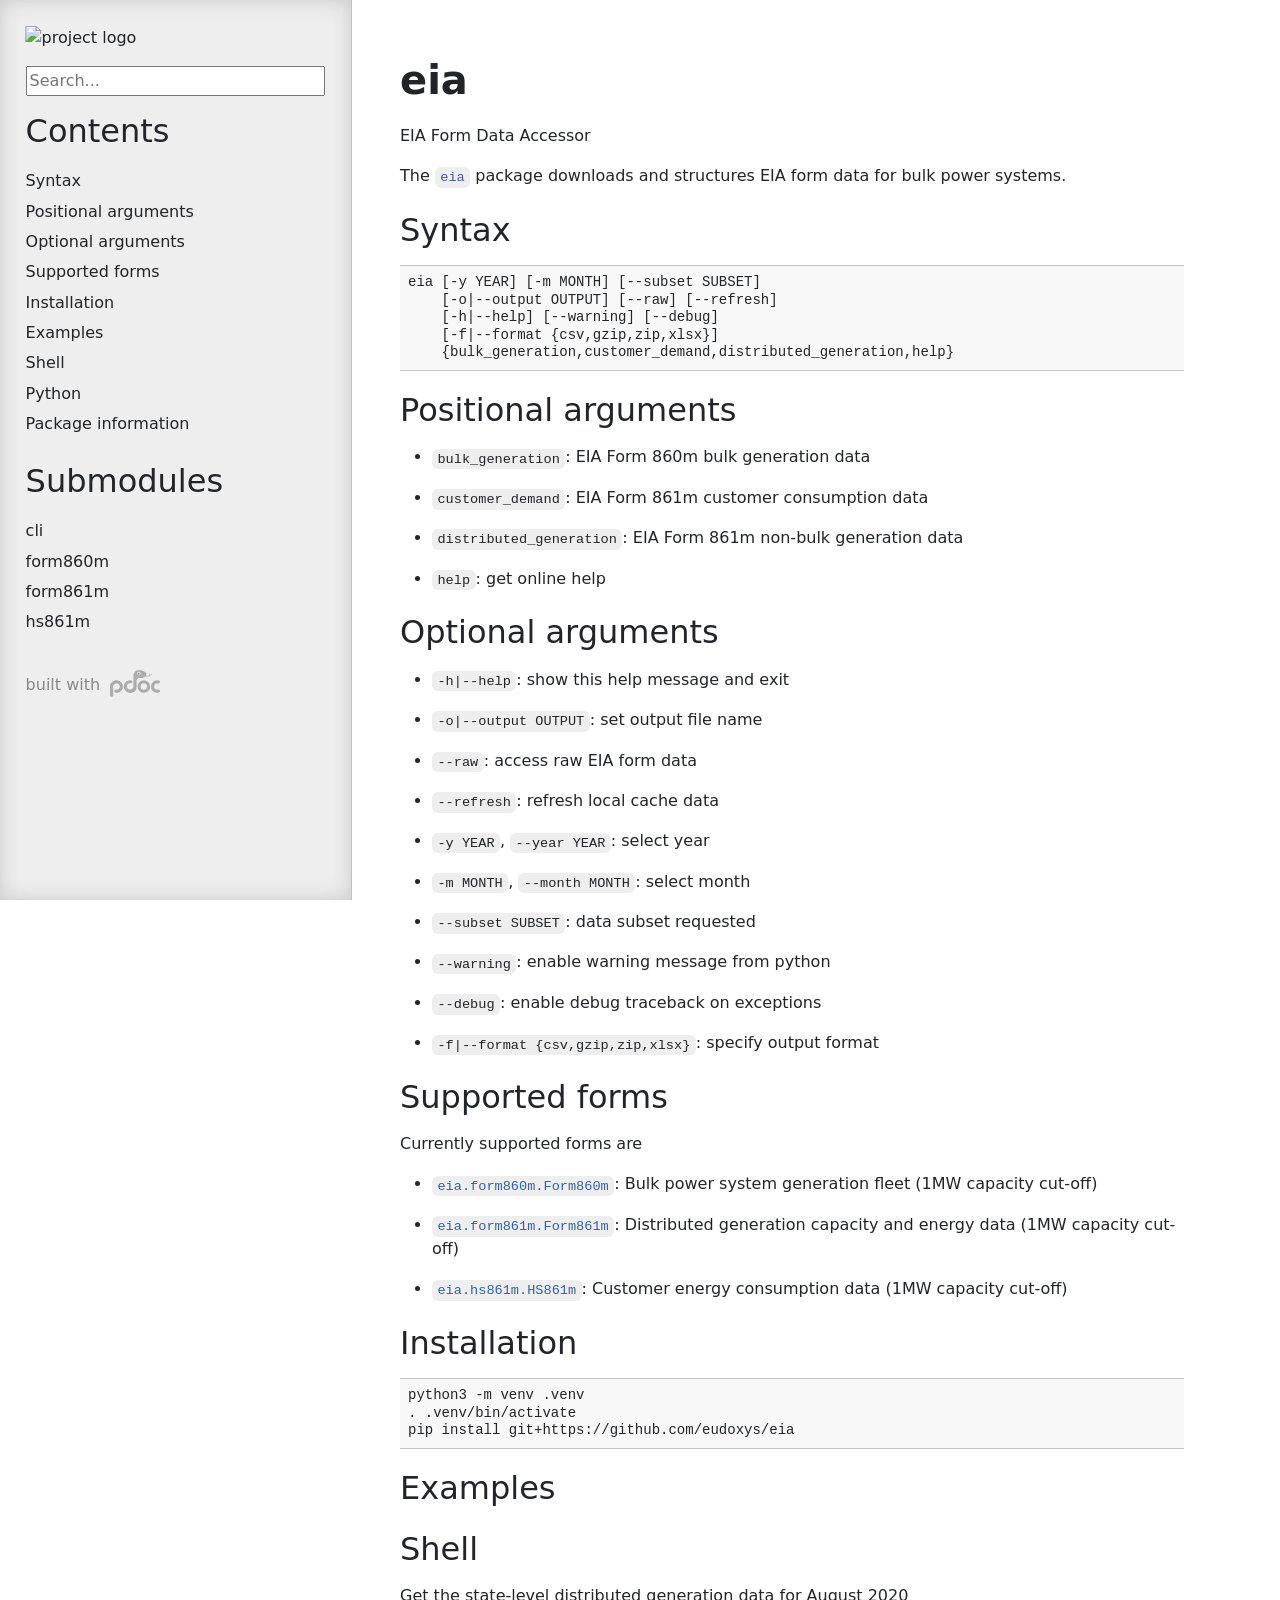
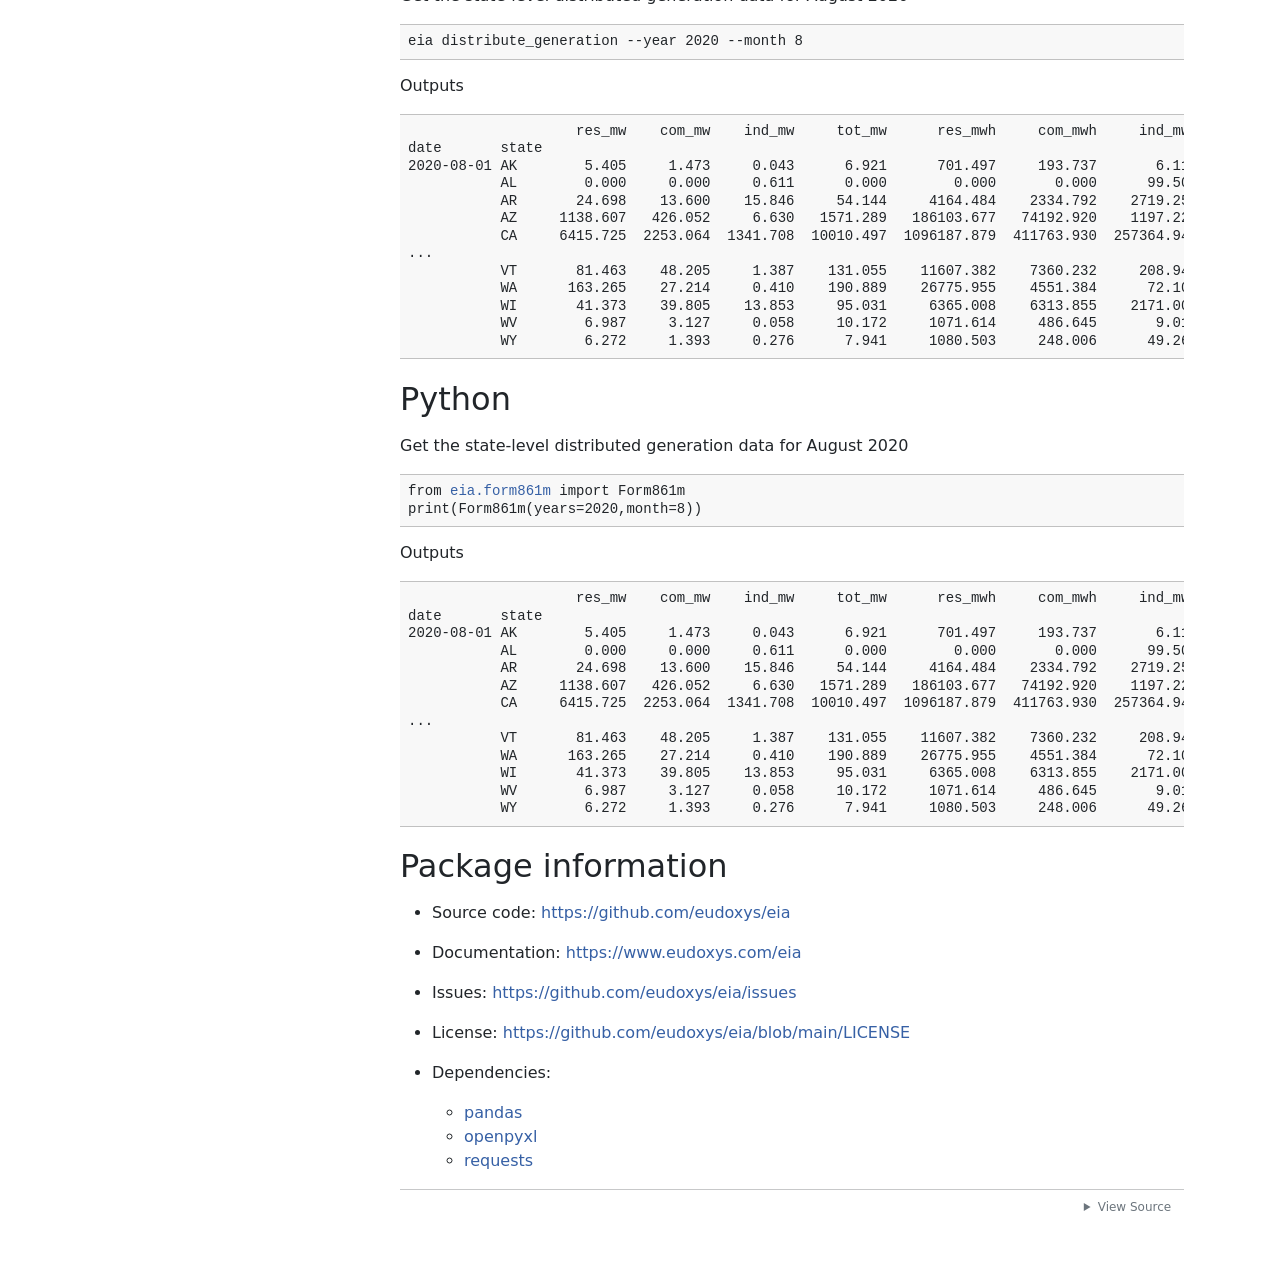
==== commit 3ab59921: "Add customer consumtion form 861m data accessor" ====
--- a/docs/eia.html
+++ b/docs/eia.html
@@ -40,16 +40,14 @@
 
             <h2>Contents</h2>
             <ul>
-  <li><a href="#usage">Usage</a></li>
+  <li><a href="#syntax">Syntax</a></li>
   <li><a href="#positional-arguments">Positional arguments</a></li>
-  <li><a href="#options">Options</a></li>
+  <li><a href="#optional-arguments">Optional arguments</a></li>
   <li><a href="#supported-forms">Supported forms</a></li>
   <li><a href="#installation">Installation</a></li>
-  <li><a href="#examples">Examples</a>
-  <ul>
-    <li><a href="#shell">Shell</a></li>
-    <li><a href="#python">Python</a></li>
-  </ul></li>
+  <li><a href="#examples">Examples</a></li>
+  <li><a href="#shell">Shell</a></li>
+  <li><a href="#python">Python</a></li>
   <li><a href="#package-information">Package information</a></li>
 </ul>
 
@@ -59,6 +57,7 @@
                     <li><a href="eia/cli.html">cli</a></li>
                     <li><a href="eia/form860m.html">form860m</a></li>
                     <li><a href="eia/form861m.html">form861m</a></li>
+                    <li><a href="eia/hs861m.html">hs861m</a></li>
             </ul>
 
 
@@ -79,24 +78,25 @@
 
 <p>The <code><a href="">eia</a></code> package downloads and structures EIA form data for bulk power systems.</p>
 
-<h1 id="usage">Usage</h1>
+<h2 id="syntax">Syntax</h2>
 
 <pre><code>eia [-y YEAR] [-m MONTH] [--subset SUBSET] 
     [-o|--output OUTPUT] [--raw] [--refresh] 
     [-h|--help] [--warning] [--debug] 
     [-f|--format {csv,gzip,zip,xlsx}]
-    {861m,860m,help}
+    {bulk_generation,customer_demand,distributed_generation,help}
 </code></pre>
 
-<h1 id="positional-arguments">Positional arguments</h1>
+<h2 id="positional-arguments">Positional arguments</h2>
 
 <ul>
-<li><p><code>860m</code>: EIA Form 860m</p></li>
-<li><p><code>861m</code>: EIA Form 861m</p></li>
+<li><p><code>bulk_generation</code>: EIA Form 860m bulk generation data</p></li>
+<li><p><code>customer_demand</code>: EIA Form 861m customer consumption data</p></li>
+<li><p><code>distributed_generation</code>: EIA Form 861m non-bulk generation data</p></li>
 <li><p><code>help</code>: get online help</p></li>
 </ul>
 
-<h1 id="options">Options</h1>
+<h2 id="optional-arguments">Optional arguments</h2>
 
 <ul>
 <li><p><code>-h|--help</code>: show this help message and exit</p></li>
@@ -111,29 +111,30 @@
 <li><p><code>-f|--format {csv,gzip,zip,xlsx}</code>: specify output format</p></li>
 </ul>
 
-<h1 id="supported-forms">Supported forms</h1>
+<h2 id="supported-forms">Supported forms</h2>
 
 <p>Currently supported forms are</p>
 
 <ul>
 <li><p><code><a href="eia/form860m.html#Form860m">eia.form860m.Form860m</a></code>: Bulk power system generation fleet (1MW capacity cut-off)</p></li>
 <li><p><code><a href="eia/form861m.html#Form861m">eia.form861m.Form861m</a></code>: Distributed generation capacity and energy data (1MW capacity cut-off)</p></li>
+<li><p><code><a href="eia/hs861m.html#HS861m">eia.hs861m.HS861m</a></code>: Customer energy consumption data (1MW capacity cut-off)</p></li>
 </ul>
 
-<h1 id="installation">Installation</h1>
+<h2 id="installation">Installation</h2>
 
 <pre><code>python3 -m venv .venv
 . .venv/bin/activate
 pip install git+https://github.com/eudoxys/eia
 </code></pre>
 
-<h1 id="examples">Examples</h1>
+<h2 id="examples">Examples</h2>
 
 <h2 id="shell">Shell</h2>
 
 <p>Get the state-level distributed generation data for August 2020</p>
 
-<pre><code>eia 861m --year 2020 --month 8
+<pre><code>eia distribute_generation --year 2020 --month 8
 </code></pre>
 
 <p>Outputs</p>
@@ -178,7 +179,7 @@
            WY        6.272     1.393     0.276      7.941     1080.503     248.006      49.268     1377.776
 </code></pre>
 
-<h1 id="package-information">Package information</h1>
+<h2 id="package-information">Package information</h2>
 
 <ul>
 <li><p>Source code: <a href="https://github.com/eudoxys/eia">https://github.com/eudoxys/eia</a></p></li>
@@ -205,128 +206,140 @@
 </span><span id="L-2"><a href="#L-2"><span class="linenos">  2</span></a>
 </span><span id="L-3"><a href="#L-3"><span class="linenos">  3</span></a><span class="sd">The `eia` package downloads and structures EIA form data for bulk power systems.</span>
 </span><span id="L-4"><a href="#L-4"><span class="linenos">  4</span></a>
-</span><span id="L-5"><a href="#L-5"><span class="linenos">  5</span></a><span class="sd"># Usage</span>
-</span><span id="L-6"><a href="#L-6"><span class="linenos">  6</span></a><span class="sd">    </span>
-</span><span id="L-7"><a href="#L-7"><span class="linenos">  7</span></a><span class="sd">    eia [-y YEAR] [-m MONTH] [--subset SUBSET] </span>
-</span><span id="L-8"><a href="#L-8"><span class="linenos">  8</span></a><span class="sd">        [-o|--output OUTPUT] [--raw] [--refresh] </span>
-</span><span id="L-9"><a href="#L-9"><span class="linenos">  9</span></a><span class="sd">        [-h|--help] [--warning] [--debug] </span>
-</span><span id="L-10"><a href="#L-10"><span class="linenos"> 10</span></a><span class="sd">        [-f|--format {csv,gzip,zip,xlsx}]</span>
-</span><span id="L-11"><a href="#L-11"><span class="linenos"> 11</span></a><span class="sd">        {861m,860m,help}</span>
-</span><span id="L-12"><a href="#L-12"><span class="linenos"> 12</span></a>
-</span><span id="L-13"><a href="#L-13"><span class="linenos"> 13</span></a><span class="sd"># Positional arguments</span>
-</span><span id="L-14"><a href="#L-14"><span class="linenos"> 14</span></a>
-</span><span id="L-15"><a href="#L-15"><span class="linenos"> 15</span></a><span class="sd">- `860m`: EIA Form 860m</span>
+</span><span id="L-5"><a href="#L-5"><span class="linenos">  5</span></a><span class="sd">Syntax</span>
+</span><span id="L-6"><a href="#L-6"><span class="linenos">  6</span></a><span class="sd">------</span>
+</span><span id="L-7"><a href="#L-7"><span class="linenos">  7</span></a><span class="sd">    </span>
+</span><span id="L-8"><a href="#L-8"><span class="linenos">  8</span></a><span class="sd">    eia [-y YEAR] [-m MONTH] [--subset SUBSET] </span>
+</span><span id="L-9"><a href="#L-9"><span class="linenos">  9</span></a><span class="sd">        [-o|--output OUTPUT] [--raw] [--refresh] </span>
+</span><span id="L-10"><a href="#L-10"><span class="linenos"> 10</span></a><span class="sd">        [-h|--help] [--warning] [--debug] </span>
+</span><span id="L-11"><a href="#L-11"><span class="linenos"> 11</span></a><span class="sd">        [-f|--format {csv,gzip,zip,xlsx}]</span>
+</span><span id="L-12"><a href="#L-12"><span class="linenos"> 12</span></a><span class="sd">        {bulk_generation,customer_demand,distributed_generation,help}</span>
+</span><span id="L-13"><a href="#L-13"><span class="linenos"> 13</span></a>
+</span><span id="L-14"><a href="#L-14"><span class="linenos"> 14</span></a><span class="sd">Positional arguments</span>
+</span><span id="L-15"><a href="#L-15"><span class="linenos"> 15</span></a><span class="sd">--------------------</span>
 </span><span id="L-16"><a href="#L-16"><span class="linenos"> 16</span></a>
-</span><span id="L-17"><a href="#L-17"><span class="linenos"> 17</span></a><span class="sd">- `861m`: EIA Form 861m</span>
+</span><span id="L-17"><a href="#L-17"><span class="linenos"> 17</span></a><span class="sd">- `bulk_generation`: EIA Form 860m bulk generation data</span>
 </span><span id="L-18"><a href="#L-18"><span class="linenos"> 18</span></a>
-</span><span id="L-19"><a href="#L-19"><span class="linenos"> 19</span></a><span class="sd">- `help`: get online help</span>
+</span><span id="L-19"><a href="#L-19"><span class="linenos"> 19</span></a><span class="sd">- `customer_demand`: EIA Form 861m customer consumption data</span>
 </span><span id="L-20"><a href="#L-20"><span class="linenos"> 20</span></a>
-</span><span id="L-21"><a href="#L-21"><span class="linenos"> 21</span></a><span class="sd"># Options</span>
+</span><span id="L-21"><a href="#L-21"><span class="linenos"> 21</span></a><span class="sd">- `distributed_generation`: EIA Form 861m non-bulk generation data</span>
 </span><span id="L-22"><a href="#L-22"><span class="linenos"> 22</span></a>
-</span><span id="L-23"><a href="#L-23"><span class="linenos"> 23</span></a><span class="sd">-  `-h|--help`: show this help message and exit</span>
+</span><span id="L-23"><a href="#L-23"><span class="linenos"> 23</span></a><span class="sd">- `help`: get online help</span>
 </span><span id="L-24"><a href="#L-24"><span class="linenos"> 24</span></a>
-</span><span id="L-25"><a href="#L-25"><span class="linenos"> 25</span></a><span class="sd">-  `-o|--output OUTPUT`: set output file name</span>
-</span><span id="L-26"><a href="#L-26"><span class="linenos"> 26</span></a>
-</span><span id="L-27"><a href="#L-27"><span class="linenos"> 27</span></a><span class="sd">- `--raw`: access raw EIA form data</span>
-</span><span id="L-28"><a href="#L-28"><span class="linenos"> 28</span></a>
-</span><span id="L-29"><a href="#L-29"><span class="linenos"> 29</span></a><span class="sd">- `--refresh`: refresh local cache data</span>
-</span><span id="L-30"><a href="#L-30"><span class="linenos"> 30</span></a>
-</span><span id="L-31"><a href="#L-31"><span class="linenos"> 31</span></a><span class="sd">- `-y YEAR`, `--year YEAR`: select year</span>
-</span><span id="L-32"><a href="#L-32"><span class="linenos"> 32</span></a>
-</span><span id="L-33"><a href="#L-33"><span class="linenos"> 33</span></a><span class="sd">- `-m MONTH`, `--month MONTH`: select month</span>
-</span><span id="L-34"><a href="#L-34"><span class="linenos"> 34</span></a>
-</span><span id="L-35"><a href="#L-35"><span class="linenos"> 35</span></a><span class="sd">- `--subset SUBSET`: data subset requested</span>
-</span><span id="L-36"><a href="#L-36"><span class="linenos"> 36</span></a>
-</span><span id="L-37"><a href="#L-37"><span class="linenos"> 37</span></a><span class="sd">- `--warning`: enable warning message from python</span>
-</span><span id="L-38"><a href="#L-38"><span class="linenos"> 38</span></a>
-</span><span id="L-39"><a href="#L-39"><span class="linenos"> 39</span></a><span class="sd">- `--debug`: enable debug traceback on exceptions</span>
-</span><span id="L-40"><a href="#L-40"><span class="linenos"> 40</span></a>
-</span><span id="L-41"><a href="#L-41"><span class="linenos"> 41</span></a><span class="sd">- `-f|--format {csv,gzip,zip,xlsx}`: specify output format</span>
-</span><span id="L-42"><a href="#L-42"><span class="linenos"> 42</span></a>
-</span><span id="L-43"><a href="#L-43"><span class="linenos"> 43</span></a><span class="sd"># Supported forms</span>
-</span><span id="L-44"><a href="#L-44"><span class="linenos"> 44</span></a>
-</span><span id="L-45"><a href="#L-45"><span class="linenos"> 45</span></a><span class="sd">Currently supported forms are</span>
-</span><span id="L-46"><a href="#L-46"><span class="linenos"> 46</span></a>
-</span><span id="L-47"><a href="#L-47"><span class="linenos"> 47</span></a><span class="sd">- `eia.form860m.Form860m`: Bulk power system generation fleet (1MW capacity cut-off)</span>
-</span><span id="L-48"><a href="#L-48"><span class="linenos"> 48</span></a>
-</span><span id="L-49"><a href="#L-49"><span class="linenos"> 49</span></a><span class="sd">- `eia.form861m.Form861m`: Distributed generation capacity and energy data (1MW capacity cut-off)</span>
+</span><span id="L-25"><a href="#L-25"><span class="linenos"> 25</span></a><span class="sd">Optional arguments</span>
+</span><span id="L-26"><a href="#L-26"><span class="linenos"> 26</span></a><span class="sd">------------------</span>
+</span><span id="L-27"><a href="#L-27"><span class="linenos"> 27</span></a>
+</span><span id="L-28"><a href="#L-28"><span class="linenos"> 28</span></a><span class="sd">-  `-h|--help`: show this help message and exit</span>
+</span><span id="L-29"><a href="#L-29"><span class="linenos"> 29</span></a>
+</span><span id="L-30"><a href="#L-30"><span class="linenos"> 30</span></a><span class="sd">-  `-o|--output OUTPUT`: set output file name</span>
+</span><span id="L-31"><a href="#L-31"><span class="linenos"> 31</span></a>
+</span><span id="L-32"><a href="#L-32"><span class="linenos"> 32</span></a><span class="sd">- `--raw`: access raw EIA form data</span>
+</span><span id="L-33"><a href="#L-33"><span class="linenos"> 33</span></a>
+</span><span id="L-34"><a href="#L-34"><span class="linenos"> 34</span></a><span class="sd">- `--refresh`: refresh local cache data</span>
+</span><span id="L-35"><a href="#L-35"><span class="linenos"> 35</span></a>
+</span><span id="L-36"><a href="#L-36"><span class="linenos"> 36</span></a><span class="sd">- `-y YEAR`, `--year YEAR`: select year</span>
+</span><span id="L-37"><a href="#L-37"><span class="linenos"> 37</span></a>
+</span><span id="L-38"><a href="#L-38"><span class="linenos"> 38</span></a><span class="sd">- `-m MONTH`, `--month MONTH`: select month</span>
+</span><span id="L-39"><a href="#L-39"><span class="linenos"> 39</span></a>
+</span><span id="L-40"><a href="#L-40"><span class="linenos"> 40</span></a><span class="sd">- `--subset SUBSET`: data subset requested</span>
+</span><span id="L-41"><a href="#L-41"><span class="linenos"> 41</span></a>
+</span><span id="L-42"><a href="#L-42"><span class="linenos"> 42</span></a><span class="sd">- `--warning`: enable warning message from python</span>
+</span><span id="L-43"><a href="#L-43"><span class="linenos"> 43</span></a>
+</span><span id="L-44"><a href="#L-44"><span class="linenos"> 44</span></a><span class="sd">- `--debug`: enable debug traceback on exceptions</span>
+</span><span id="L-45"><a href="#L-45"><span class="linenos"> 45</span></a>
+</span><span id="L-46"><a href="#L-46"><span class="linenos"> 46</span></a><span class="sd">- `-f|--format {csv,gzip,zip,xlsx}`: specify output format</span>
+</span><span id="L-47"><a href="#L-47"><span class="linenos"> 47</span></a>
+</span><span id="L-48"><a href="#L-48"><span class="linenos"> 48</span></a><span class="sd">Supported forms</span>
+</span><span id="L-49"><a href="#L-49"><span class="linenos"> 49</span></a><span class="sd">---------------</span>
 </span><span id="L-50"><a href="#L-50"><span class="linenos"> 50</span></a>
-</span><span id="L-51"><a href="#L-51"><span class="linenos"> 51</span></a><span class="sd"># Installation</span>
+</span><span id="L-51"><a href="#L-51"><span class="linenos"> 51</span></a><span class="sd">Currently supported forms are</span>
 </span><span id="L-52"><a href="#L-52"><span class="linenos"> 52</span></a>
-</span><span id="L-53"><a href="#L-53"><span class="linenos"> 53</span></a><span class="sd">    python3 -m venv .venv</span>
-</span><span id="L-54"><a href="#L-54"><span class="linenos"> 54</span></a><span class="sd">    . .venv/bin/activate</span>
-</span><span id="L-55"><a href="#L-55"><span class="linenos"> 55</span></a><span class="sd">    pip install git+https://github.com/eudoxys/eia</span>
+</span><span id="L-53"><a href="#L-53"><span class="linenos"> 53</span></a><span class="sd">- `eia.form860m.Form860m`: Bulk power system generation fleet (1MW capacity cut-off)</span>
+</span><span id="L-54"><a href="#L-54"><span class="linenos"> 54</span></a>
+</span><span id="L-55"><a href="#L-55"><span class="linenos"> 55</span></a><span class="sd">- `eia.form861m.Form861m`: Distributed generation capacity and energy data (1MW capacity cut-off)</span>
 </span><span id="L-56"><a href="#L-56"><span class="linenos"> 56</span></a>
-</span><span id="L-57"><a href="#L-57"><span class="linenos"> 57</span></a><span class="sd"># Examples</span>
+</span><span id="L-57"><a href="#L-57"><span class="linenos"> 57</span></a><span class="sd">- `eia.hs861m.HS861m`: Customer energy consumption data (1MW capacity cut-off)</span>
 </span><span id="L-58"><a href="#L-58"><span class="linenos"> 58</span></a>
-</span><span id="L-59"><a href="#L-59"><span class="linenos"> 59</span></a>
-</span><span id="L-60"><a href="#L-60"><span class="linenos"> 60</span></a><span class="sd">## Shell</span>
+</span><span id="L-59"><a href="#L-59"><span class="linenos"> 59</span></a><span class="sd">Installation</span>
+</span><span id="L-60"><a href="#L-60"><span class="linenos"> 60</span></a><span class="sd">------------</span>
 </span><span id="L-61"><a href="#L-61"><span class="linenos"> 61</span></a>
-</span><span id="L-62"><a href="#L-62"><span class="linenos"> 62</span></a><span class="sd">Get the state-level distributed generation data for August 2020</span>
-</span><span id="L-63"><a href="#L-63"><span class="linenos"> 63</span></a>
-</span><span id="L-64"><a href="#L-64"><span class="linenos"> 64</span></a><span class="sd">    eia 861m --year 2020 --month 8</span>
+</span><span id="L-62"><a href="#L-62"><span class="linenos"> 62</span></a><span class="sd">    python3 -m venv .venv</span>
+</span><span id="L-63"><a href="#L-63"><span class="linenos"> 63</span></a><span class="sd">    . .venv/bin/activate</span>
+</span><span id="L-64"><a href="#L-64"><span class="linenos"> 64</span></a><span class="sd">    pip install git+https://github.com/eudoxys/eia</span>
 </span><span id="L-65"><a href="#L-65"><span class="linenos"> 65</span></a>
-</span><span id="L-66"><a href="#L-66"><span class="linenos"> 66</span></a><span class="sd">Outputs</span>
-</span><span id="L-67"><a href="#L-67"><span class="linenos"> 67</span></a>
-</span><span id="L-68"><a href="#L-68"><span class="linenos"> 68</span></a><span class="sd">                        res_mw    com_mw    ind_mw     tot_mw      res_mwh     com_mwh     ind_mwh      tot_mwh</span>
-</span><span id="L-69"><a href="#L-69"><span class="linenos"> 69</span></a><span class="sd">    date       state                                                                                           </span>
-</span><span id="L-70"><a href="#L-70"><span class="linenos"> 70</span></a><span class="sd">    2020-08-01 AK        5.405     1.473     0.043      6.921      701.497     193.737       6.117      901.351</span>
-</span><span id="L-71"><a href="#L-71"><span class="linenos"> 71</span></a><span class="sd">               AL        0.000     0.000     0.611      0.000        0.000       0.000      99.501        0.000</span>
-</span><span id="L-72"><a href="#L-72"><span class="linenos"> 72</span></a><span class="sd">               AR       24.698    13.600    15.846     54.144     4164.484    2334.792    2719.254     9218.530</span>
-</span><span id="L-73"><a href="#L-73"><span class="linenos"> 73</span></a><span class="sd">               AZ     1138.607   426.052     6.630   1571.289   186103.677   74192.920    1197.221   261493.818</span>
-</span><span id="L-74"><a href="#L-74"><span class="linenos"> 74</span></a><span class="sd">               CA     6415.725  2253.064  1341.708  10010.497  1096187.879  411763.930  257364.943  1765316.752</span>
-</span><span id="L-75"><a href="#L-75"><span class="linenos"> 75</span></a><span class="sd">    ...</span>
-</span><span id="L-76"><a href="#L-76"><span class="linenos"> 76</span></a><span class="sd">               VT       81.463    48.205     1.387    131.055    11607.382    7360.232     208.949    19176.563</span>
-</span><span id="L-77"><a href="#L-77"><span class="linenos"> 77</span></a><span class="sd">               WA      163.265    27.214     0.410    190.889    26775.955    4551.384      72.101    31399.440</span>
-</span><span id="L-78"><a href="#L-78"><span class="linenos"> 78</span></a><span class="sd">               WI       41.373    39.805    13.853     95.031     6365.008    6313.855    2171.008    14849.871</span>
-</span><span id="L-79"><a href="#L-79"><span class="linenos"> 79</span></a><span class="sd">               WV        6.987     3.127     0.058     10.172     1071.614     486.645       9.013     1567.273</span>
-</span><span id="L-80"><a href="#L-80"><span class="linenos"> 80</span></a><span class="sd">               WY        6.272     1.393     0.276      7.941     1080.503     248.006      49.268     1377.776</span>
-</span><span id="L-81"><a href="#L-81"><span class="linenos"> 81</span></a>
-</span><span id="L-82"><a href="#L-82"><span class="linenos"> 82</span></a><span class="sd">## Python</span>
-</span><span id="L-83"><a href="#L-83"><span class="linenos"> 83</span></a>
-</span><span id="L-84"><a href="#L-84"><span class="linenos"> 84</span></a><span class="sd">Get the state-level distributed generation data for August 2020</span>
-</span><span id="L-85"><a href="#L-85"><span class="linenos"> 85</span></a>
-</span><span id="L-86"><a href="#L-86"><span class="linenos"> 86</span></a><span class="sd">    from eia.form861m import Form861m</span>
-</span><span id="L-87"><a href="#L-87"><span class="linenos"> 87</span></a><span class="sd">    print(Form861m(years=2020,month=8))</span>
-</span><span id="L-88"><a href="#L-88"><span class="linenos"> 88</span></a>
-</span><span id="L-89"><a href="#L-89"><span class="linenos"> 89</span></a><span class="sd">Outputs</span>
-</span><span id="L-90"><a href="#L-90"><span class="linenos"> 90</span></a>
-</span><span id="L-91"><a href="#L-91"><span class="linenos"> 91</span></a><span class="sd">                        res_mw    com_mw    ind_mw     tot_mw      res_mwh     com_mwh     ind_mwh      tot_mwh</span>
-</span><span id="L-92"><a href="#L-92"><span class="linenos"> 92</span></a><span class="sd">    date       state                                                                                           </span>
-</span><span id="L-93"><a href="#L-93"><span class="linenos"> 93</span></a><span class="sd">    2020-08-01 AK        5.405     1.473     0.043      6.921      701.497     193.737       6.117      901.351</span>
-</span><span id="L-94"><a href="#L-94"><span class="linenos"> 94</span></a><span class="sd">               AL        0.000     0.000     0.611      0.000        0.000       0.000      99.501        0.000</span>
-</span><span id="L-95"><a href="#L-95"><span class="linenos"> 95</span></a><span class="sd">               AR       24.698    13.600    15.846     54.144     4164.484    2334.792    2719.254     9218.530</span>
-</span><span id="L-96"><a href="#L-96"><span class="linenos"> 96</span></a><span class="sd">               AZ     1138.607   426.052     6.630   1571.289   186103.677   74192.920    1197.221   261493.818</span>
-</span><span id="L-97"><a href="#L-97"><span class="linenos"> 97</span></a><span class="sd">               CA     6415.725  2253.064  1341.708  10010.497  1096187.879  411763.930  257364.943  1765316.752</span>
-</span><span id="L-98"><a href="#L-98"><span class="linenos"> 98</span></a><span class="sd">    ...</span>
-</span><span id="L-99"><a href="#L-99"><span class="linenos"> 99</span></a><span class="sd">               VT       81.463    48.205     1.387    131.055    11607.382    7360.232     208.949    19176.563</span>
-</span><span id="L-100"><a href="#L-100"><span class="linenos">100</span></a><span class="sd">               WA      163.265    27.214     0.410    190.889    26775.955    4551.384      72.101    31399.440</span>
-</span><span id="L-101"><a href="#L-101"><span class="linenos">101</span></a><span class="sd">               WI       41.373    39.805    13.853     95.031     6365.008    6313.855    2171.008    14849.871</span>
-</span><span id="L-102"><a href="#L-102"><span class="linenos">102</span></a><span class="sd">               WV        6.987     3.127     0.058     10.172     1071.614     486.645       9.013     1567.273</span>
-</span><span id="L-103"><a href="#L-103"><span class="linenos">103</span></a><span class="sd">               WY        6.272     1.393     0.276      7.941     1080.503     248.006      49.268     1377.776</span>
-</span><span id="L-104"><a href="#L-104"><span class="linenos">104</span></a>
-</span><span id="L-105"><a href="#L-105"><span class="linenos">105</span></a><span class="sd"># Package information</span>
-</span><span id="L-106"><a href="#L-106"><span class="linenos">106</span></a>
-</span><span id="L-107"><a href="#L-107"><span class="linenos">107</span></a><span class="sd">- Source code: https://github.com/eudoxys/eia</span>
-</span><span id="L-108"><a href="#L-108"><span class="linenos">108</span></a>
-</span><span id="L-109"><a href="#L-109"><span class="linenos">109</span></a><span class="sd">- Documentation: https://www.eudoxys.com/eia</span>
-</span><span id="L-110"><a href="#L-110"><span class="linenos">110</span></a>
-</span><span id="L-111"><a href="#L-111"><span class="linenos">111</span></a><span class="sd">- Issues: https://github.com/eudoxys/eia/issues</span>
-</span><span id="L-112"><a href="#L-112"><span class="linenos">112</span></a>
-</span><span id="L-113"><a href="#L-113"><span class="linenos">113</span></a><span class="sd">- License: https://github.com/eudoxys/eia/blob/main/LICENSE</span>
-</span><span id="L-114"><a href="#L-114"><span class="linenos">114</span></a>
-</span><span id="L-115"><a href="#L-115"><span class="linenos">115</span></a><span class="sd">- Dependencies: </span>
-</span><span id="L-116"><a href="#L-116"><span class="linenos">116</span></a>
-</span><span id="L-117"><a href="#L-117"><span class="linenos">117</span></a><span class="sd">    - [pandas](https://pypi.org/project/pandas/)</span>
-</span><span id="L-118"><a href="#L-118"><span class="linenos">118</span></a><span class="sd">    - [openpyxl](https://pypi.org/project/openpyxl/)</span>
-</span><span id="L-119"><a href="#L-119"><span class="linenos">119</span></a><span class="sd">    - [requests](https://pypi.org/project/requests/)</span>
+</span><span id="L-66"><a href="#L-66"><span class="linenos"> 66</span></a><span class="sd">Examples</span>
+</span><span id="L-67"><a href="#L-67"><span class="linenos"> 67</span></a><span class="sd">--------</span>
+</span><span id="L-68"><a href="#L-68"><span class="linenos"> 68</span></a>
+</span><span id="L-69"><a href="#L-69"><span class="linenos"> 69</span></a><span class="sd">Shell</span>
+</span><span id="L-70"><a href="#L-70"><span class="linenos"> 70</span></a><span class="sd">-----</span>
+</span><span id="L-71"><a href="#L-71"><span class="linenos"> 71</span></a>
+</span><span id="L-72"><a href="#L-72"><span class="linenos"> 72</span></a><span class="sd">Get the state-level distributed generation data for August 2020</span>
+</span><span id="L-73"><a href="#L-73"><span class="linenos"> 73</span></a>
+</span><span id="L-74"><a href="#L-74"><span class="linenos"> 74</span></a><span class="sd">    eia distribute_generation --year 2020 --month 8</span>
+</span><span id="L-75"><a href="#L-75"><span class="linenos"> 75</span></a>
+</span><span id="L-76"><a href="#L-76"><span class="linenos"> 76</span></a><span class="sd">Outputs</span>
+</span><span id="L-77"><a href="#L-77"><span class="linenos"> 77</span></a>
+</span><span id="L-78"><a href="#L-78"><span class="linenos"> 78</span></a><span class="sd">                        res_mw    com_mw    ind_mw     tot_mw      res_mwh     com_mwh     ind_mwh      tot_mwh</span>
+</span><span id="L-79"><a href="#L-79"><span class="linenos"> 79</span></a><span class="sd">    date       state                                                                                           </span>
+</span><span id="L-80"><a href="#L-80"><span class="linenos"> 80</span></a><span class="sd">    2020-08-01 AK        5.405     1.473     0.043      6.921      701.497     193.737       6.117      901.351</span>
+</span><span id="L-81"><a href="#L-81"><span class="linenos"> 81</span></a><span class="sd">               AL        0.000     0.000     0.611      0.000        0.000       0.000      99.501        0.000</span>
+</span><span id="L-82"><a href="#L-82"><span class="linenos"> 82</span></a><span class="sd">               AR       24.698    13.600    15.846     54.144     4164.484    2334.792    2719.254     9218.530</span>
+</span><span id="L-83"><a href="#L-83"><span class="linenos"> 83</span></a><span class="sd">               AZ     1138.607   426.052     6.630   1571.289   186103.677   74192.920    1197.221   261493.818</span>
+</span><span id="L-84"><a href="#L-84"><span class="linenos"> 84</span></a><span class="sd">               CA     6415.725  2253.064  1341.708  10010.497  1096187.879  411763.930  257364.943  1765316.752</span>
+</span><span id="L-85"><a href="#L-85"><span class="linenos"> 85</span></a><span class="sd">    ...</span>
+</span><span id="L-86"><a href="#L-86"><span class="linenos"> 86</span></a><span class="sd">               VT       81.463    48.205     1.387    131.055    11607.382    7360.232     208.949    19176.563</span>
+</span><span id="L-87"><a href="#L-87"><span class="linenos"> 87</span></a><span class="sd">               WA      163.265    27.214     0.410    190.889    26775.955    4551.384      72.101    31399.440</span>
+</span><span id="L-88"><a href="#L-88"><span class="linenos"> 88</span></a><span class="sd">               WI       41.373    39.805    13.853     95.031     6365.008    6313.855    2171.008    14849.871</span>
+</span><span id="L-89"><a href="#L-89"><span class="linenos"> 89</span></a><span class="sd">               WV        6.987     3.127     0.058     10.172     1071.614     486.645       9.013     1567.273</span>
+</span><span id="L-90"><a href="#L-90"><span class="linenos"> 90</span></a><span class="sd">               WY        6.272     1.393     0.276      7.941     1080.503     248.006      49.268     1377.776</span>
+</span><span id="L-91"><a href="#L-91"><span class="linenos"> 91</span></a>
+</span><span id="L-92"><a href="#L-92"><span class="linenos"> 92</span></a><span class="sd">Python</span>
+</span><span id="L-93"><a href="#L-93"><span class="linenos"> 93</span></a><span class="sd">------</span>
+</span><span id="L-94"><a href="#L-94"><span class="linenos"> 94</span></a>
+</span><span id="L-95"><a href="#L-95"><span class="linenos"> 95</span></a><span class="sd">Get the state-level distributed generation data for August 2020</span>
+</span><span id="L-96"><a href="#L-96"><span class="linenos"> 96</span></a>
+</span><span id="L-97"><a href="#L-97"><span class="linenos"> 97</span></a><span class="sd">    from eia.form861m import Form861m</span>
+</span><span id="L-98"><a href="#L-98"><span class="linenos"> 98</span></a><span class="sd">    print(Form861m(years=2020,month=8))</span>
+</span><span id="L-99"><a href="#L-99"><span class="linenos"> 99</span></a>
+</span><span id="L-100"><a href="#L-100"><span class="linenos">100</span></a><span class="sd">Outputs</span>
+</span><span id="L-101"><a href="#L-101"><span class="linenos">101</span></a>
+</span><span id="L-102"><a href="#L-102"><span class="linenos">102</span></a><span class="sd">                        res_mw    com_mw    ind_mw     tot_mw      res_mwh     com_mwh     ind_mwh      tot_mwh</span>
+</span><span id="L-103"><a href="#L-103"><span class="linenos">103</span></a><span class="sd">    date       state                                                                                           </span>
+</span><span id="L-104"><a href="#L-104"><span class="linenos">104</span></a><span class="sd">    2020-08-01 AK        5.405     1.473     0.043      6.921      701.497     193.737       6.117      901.351</span>
+</span><span id="L-105"><a href="#L-105"><span class="linenos">105</span></a><span class="sd">               AL        0.000     0.000     0.611      0.000        0.000       0.000      99.501        0.000</span>
+</span><span id="L-106"><a href="#L-106"><span class="linenos">106</span></a><span class="sd">               AR       24.698    13.600    15.846     54.144     4164.484    2334.792    2719.254     9218.530</span>
+</span><span id="L-107"><a href="#L-107"><span class="linenos">107</span></a><span class="sd">               AZ     1138.607   426.052     6.630   1571.289   186103.677   74192.920    1197.221   261493.818</span>
+</span><span id="L-108"><a href="#L-108"><span class="linenos">108</span></a><span class="sd">               CA     6415.725  2253.064  1341.708  10010.497  1096187.879  411763.930  257364.943  1765316.752</span>
+</span><span id="L-109"><a href="#L-109"><span class="linenos">109</span></a><span class="sd">    ...</span>
+</span><span id="L-110"><a href="#L-110"><span class="linenos">110</span></a><span class="sd">               VT       81.463    48.205     1.387    131.055    11607.382    7360.232     208.949    19176.563</span>
+</span><span id="L-111"><a href="#L-111"><span class="linenos">111</span></a><span class="sd">               WA      163.265    27.214     0.410    190.889    26775.955    4551.384      72.101    31399.440</span>
+</span><span id="L-112"><a href="#L-112"><span class="linenos">112</span></a><span class="sd">               WI       41.373    39.805    13.853     95.031     6365.008    6313.855    2171.008    14849.871</span>
+</span><span id="L-113"><a href="#L-113"><span class="linenos">113</span></a><span class="sd">               WV        6.987     3.127     0.058     10.172     1071.614     486.645       9.013     1567.273</span>
+</span><span id="L-114"><a href="#L-114"><span class="linenos">114</span></a><span class="sd">               WY        6.272     1.393     0.276      7.941     1080.503     248.006      49.268     1377.776</span>
+</span><span id="L-115"><a href="#L-115"><span class="linenos">115</span></a>
+</span><span id="L-116"><a href="#L-116"><span class="linenos">116</span></a><span class="sd">Package information</span>
+</span><span id="L-117"><a href="#L-117"><span class="linenos">117</span></a><span class="sd">-------------------</span>
+</span><span id="L-118"><a href="#L-118"><span class="linenos">118</span></a>
+</span><span id="L-119"><a href="#L-119"><span class="linenos">119</span></a><span class="sd">- Source code: https://github.com/eudoxys/eia</span>
 </span><span id="L-120"><a href="#L-120"><span class="linenos">120</span></a>
-</span><span id="L-121"><a href="#L-121"><span class="linenos">121</span></a>
-</span><span id="L-122"><a href="#L-122"><span class="linenos">122</span></a><span class="sd">----</span>
-</span><span id="L-123"><a href="#L-123"><span class="linenos">123</span></a><span class="sd">&quot;&quot;&quot;</span>
-</span><span id="L-124"><a href="#L-124"><span class="linenos">124</span></a><span class="kn">from</span><span class="w"> </span><span class="nn">eia.cli</span><span class="w"> </span><span class="kn">import</span> <span class="n">main</span>
-</span><span id="L-125"><a href="#L-125"><span class="linenos">125</span></a><span class="kn">from</span><span class="w"> </span><span class="nn">eia.form860m</span><span class="w"> </span><span class="kn">import</span> <span class="n">Form860m</span>
-</span><span id="L-126"><a href="#L-126"><span class="linenos">126</span></a><span class="kn">from</span><span class="w"> </span><span class="nn">eia.form861m</span><span class="w"> </span><span class="kn">import</span> <span class="n">Form861m</span>
+</span><span id="L-121"><a href="#L-121"><span class="linenos">121</span></a><span class="sd">- Documentation: https://www.eudoxys.com/eia</span>
+</span><span id="L-122"><a href="#L-122"><span class="linenos">122</span></a>
+</span><span id="L-123"><a href="#L-123"><span class="linenos">123</span></a><span class="sd">- Issues: https://github.com/eudoxys/eia/issues</span>
+</span><span id="L-124"><a href="#L-124"><span class="linenos">124</span></a>
+</span><span id="L-125"><a href="#L-125"><span class="linenos">125</span></a><span class="sd">- License: https://github.com/eudoxys/eia/blob/main/LICENSE</span>
+</span><span id="L-126"><a href="#L-126"><span class="linenos">126</span></a>
+</span><span id="L-127"><a href="#L-127"><span class="linenos">127</span></a><span class="sd">- Dependencies: </span>
+</span><span id="L-128"><a href="#L-128"><span class="linenos">128</span></a>
+</span><span id="L-129"><a href="#L-129"><span class="linenos">129</span></a><span class="sd">    - [pandas](https://pypi.org/project/pandas/)</span>
+</span><span id="L-130"><a href="#L-130"><span class="linenos">130</span></a><span class="sd">    - [openpyxl](https://pypi.org/project/openpyxl/)</span>
+</span><span id="L-131"><a href="#L-131"><span class="linenos">131</span></a><span class="sd">    - [requests](https://pypi.org/project/requests/)</span>
+</span><span id="L-132"><a href="#L-132"><span class="linenos">132</span></a>
+</span><span id="L-133"><a href="#L-133"><span class="linenos">133</span></a>
+</span><span id="L-134"><a href="#L-134"><span class="linenos">134</span></a><span class="sd">----</span>
+</span><span id="L-135"><a href="#L-135"><span class="linenos">135</span></a><span class="sd">&quot;&quot;&quot;</span>
+</span><span id="L-136"><a href="#L-136"><span class="linenos">136</span></a><span class="kn">from</span><span class="w"> </span><span class="nn">eia.cli</span><span class="w"> </span><span class="kn">import</span> <span class="n">main</span>
+</span><span id="L-137"><a href="#L-137"><span class="linenos">137</span></a><span class="kn">from</span><span class="w"> </span><span class="nn">eia.form860m</span><span class="w"> </span><span class="kn">import</span> <span class="n">Form860m</span>
+</span><span id="L-138"><a href="#L-138"><span class="linenos">138</span></a><span class="kn">from</span><span class="w"> </span><span class="nn">eia.form861m</span><span class="w"> </span><span class="kn">import</span> <span class="n">Form861m</span>
 </span></pre></div>
 
 
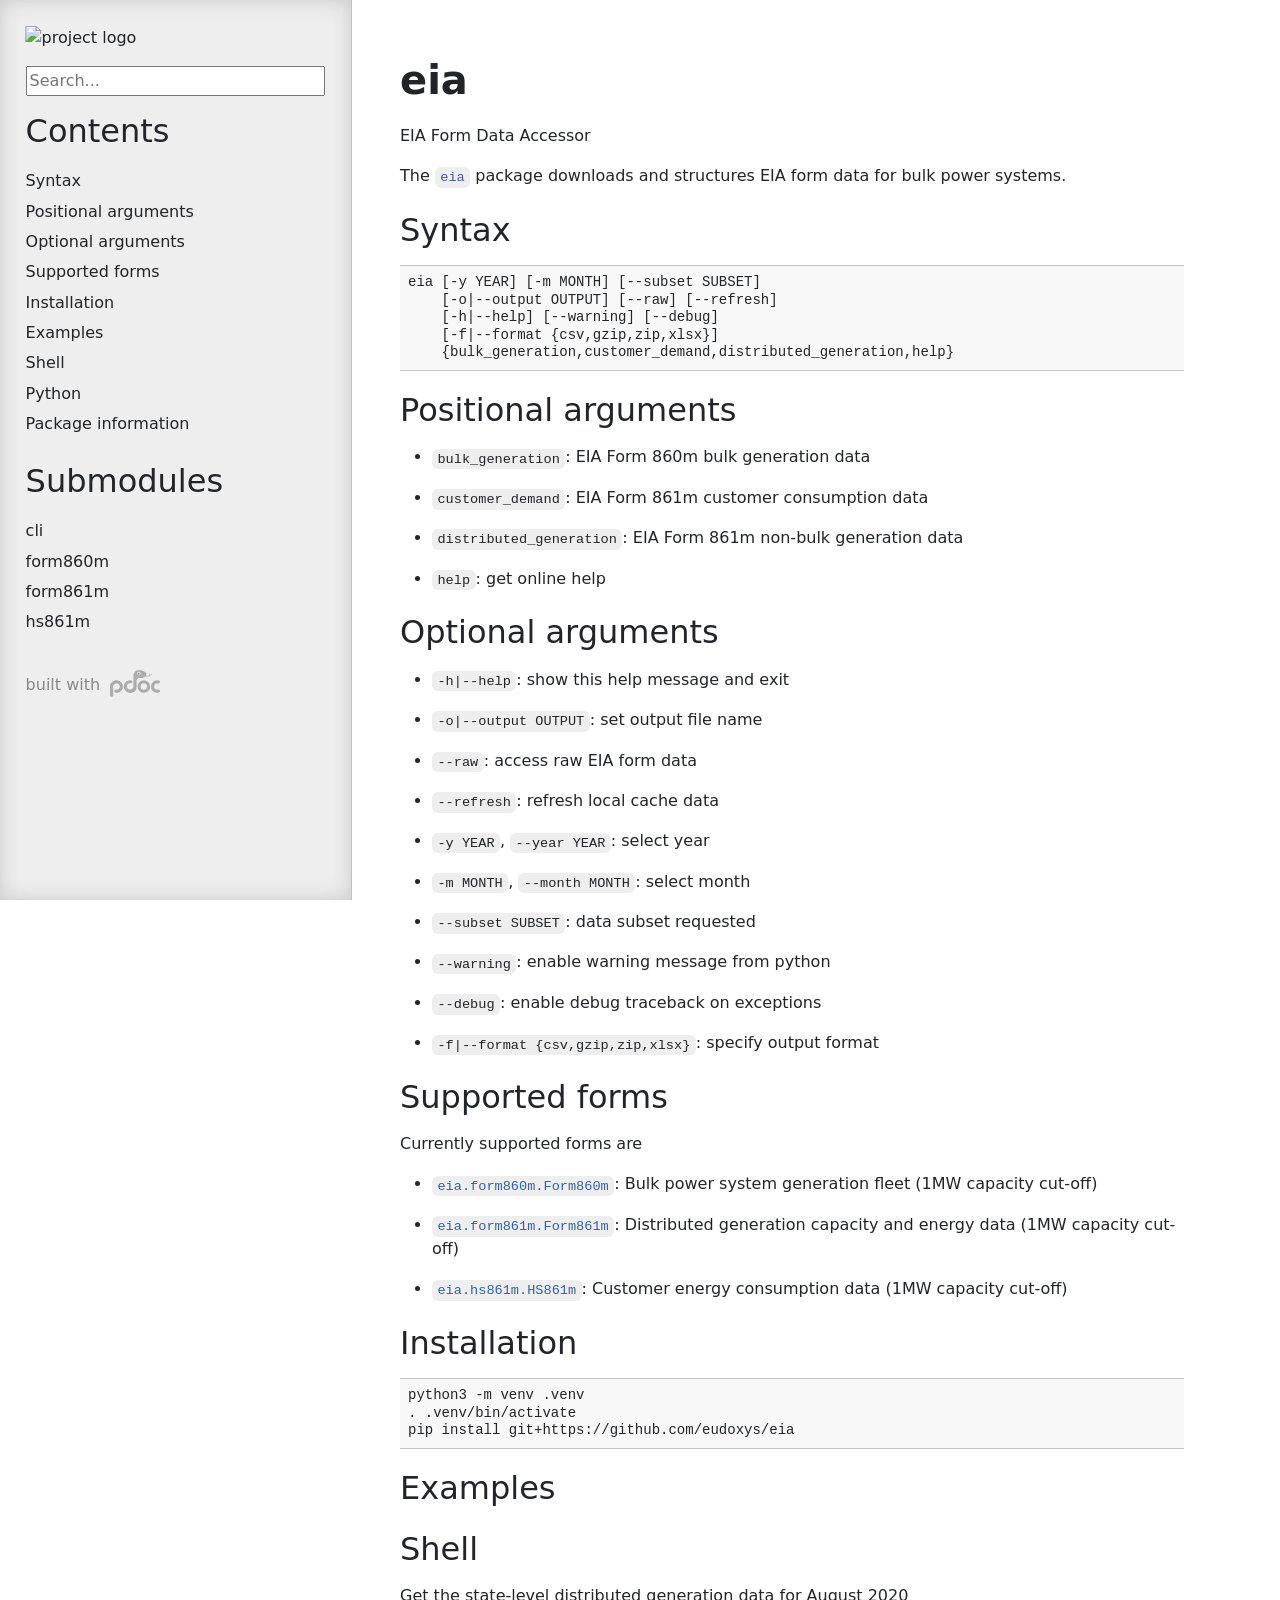
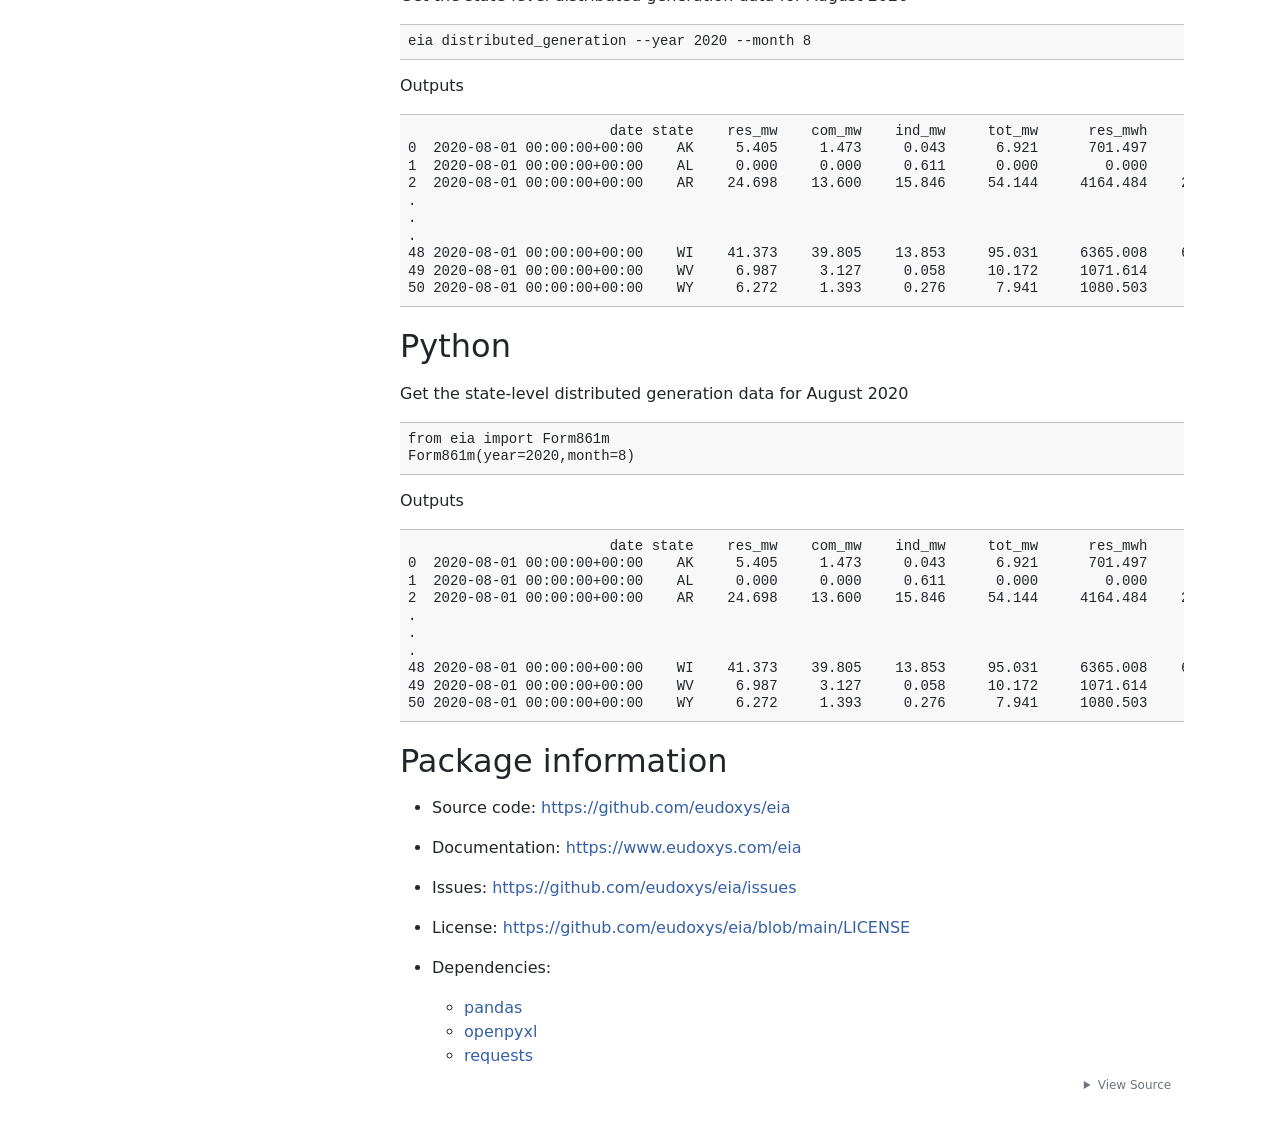
==== commit 19a4c906: "Add HS861m accessor docs" ====
--- a/docs/eia.html
+++ b/docs/eia.html
@@ -134,49 +134,43 @@
 
 <p>Get the state-level distributed generation data for August 2020</p>
 
-<pre><code>eia distribute_generation --year 2020 --month 8
+<pre><code>eia distributed_generation --year 2020 --month 8
 </code></pre>
 
 <p>Outputs</p>
 
-<pre><code>                    res_mw    com_mw    ind_mw     tot_mw      res_mwh     com_mwh     ind_mwh      tot_mwh
-date       state                                                                                           
-2020-08-01 AK        5.405     1.473     0.043      6.921      701.497     193.737       6.117      901.351
-           AL        0.000     0.000     0.611      0.000        0.000       0.000      99.501        0.000
-           AR       24.698    13.600    15.846     54.144     4164.484    2334.792    2719.254     9218.530
-           AZ     1138.607   426.052     6.630   1571.289   186103.677   74192.920    1197.221   261493.818
-           CA     6415.725  2253.064  1341.708  10010.497  1096187.879  411763.930  257364.943  1765316.752
-...
-           VT       81.463    48.205     1.387    131.055    11607.382    7360.232     208.949    19176.563
-           WA      163.265    27.214     0.410    190.889    26775.955    4551.384      72.101    31399.440
-           WI       41.373    39.805    13.853     95.031     6365.008    6313.855    2171.008    14849.871
-           WV        6.987     3.127     0.058     10.172     1071.614     486.645       9.013     1567.273
-           WY        6.272     1.393     0.276      7.941     1080.503     248.006      49.268     1377.776
+<pre><code>                        date state    res_mw    com_mw    ind_mw     tot_mw      res_mwh     com_mwh     ind_mwh      tot_mwh
+0  2020-08-01 00:00:00+00:00    AK     5.405     1.473     0.043      6.921      701.497     193.737       6.117      901.351
+1  2020-08-01 00:00:00+00:00    AL     0.000     0.000     0.611      0.000        0.000       0.000      99.501        0.000
+2  2020-08-01 00:00:00+00:00    AR    24.698    13.600    15.846     54.144     4164.484    2334.792    2719.254     9218.530
+.
+.
+.
+48 2020-08-01 00:00:00+00:00    WI    41.373    39.805    13.853     95.031     6365.008    6313.855    2171.008    14849.871
+49 2020-08-01 00:00:00+00:00    WV     6.987     3.127     0.058     10.172     1071.614     486.645       9.013     1567.273
+50 2020-08-01 00:00:00+00:00    WY     6.272     1.393     0.276      7.941     1080.503     248.006      49.268     1377.776
 </code></pre>
 
 <h2 id="python">Python</h2>
 
 <p>Get the state-level distributed generation data for August 2020</p>
 
-<pre><code>from <a href="eia/form861m.html">eia.form861m</a> import Form861m
-print(Form861m(years=2020,month=8))
+<pre><code>from eia import Form861m
+Form861m(year=2020,month=8)
 </code></pre>
 
 <p>Outputs</p>
 
-<pre><code>                    res_mw    com_mw    ind_mw     tot_mw      res_mwh     com_mwh     ind_mwh      tot_mwh
-date       state                                                                                           
-2020-08-01 AK        5.405     1.473     0.043      6.921      701.497     193.737       6.117      901.351
-           AL        0.000     0.000     0.611      0.000        0.000       0.000      99.501        0.000
-           AR       24.698    13.600    15.846     54.144     4164.484    2334.792    2719.254     9218.530
-           AZ     1138.607   426.052     6.630   1571.289   186103.677   74192.920    1197.221   261493.818
-           CA     6415.725  2253.064  1341.708  10010.497  1096187.879  411763.930  257364.943  1765316.752
-...
-           VT       81.463    48.205     1.387    131.055    11607.382    7360.232     208.949    19176.563
-           WA      163.265    27.214     0.410    190.889    26775.955    4551.384      72.101    31399.440
-           WI       41.373    39.805    13.853     95.031     6365.008    6313.855    2171.008    14849.871
-           WV        6.987     3.127     0.058     10.172     1071.614     486.645       9.013     1567.273
-           WY        6.272     1.393     0.276      7.941     1080.503     248.006      49.268     1377.776
+<pre><code>                        date state    res_mw    com_mw    ind_mw     tot_mw      res_mwh     com_mwh     ind_mwh      tot_mwh
+0  2020-08-01 00:00:00+00:00    AK     5.405     1.473     0.043      6.921      701.497     193.737       6.117      901.351
+1  2020-08-01 00:00:00+00:00    AL     0.000     0.000     0.611      0.000        0.000       0.000      99.501        0.000
+2  2020-08-01 00:00:00+00:00    AR    24.698    13.600    15.846     54.144     4164.484    2334.792    2719.254     9218.530
+.
+.
+.
+48 2020-08-01 00:00:00+00:00    WI    41.373    39.805    13.853     95.031     6365.008    6313.855    2171.008    14849.871
+49 2020-08-01 00:00:00+00:00    WV     6.987     3.127     0.058     10.172     1071.614     486.645       9.013     1567.273
+50 2020-08-01 00:00:00+00:00    WY     6.272     1.393     0.276      7.941     1080.503     248.006      49.268     1377.776
 </code></pre>
 
 <h2 id="package-information">Package information</h2>
@@ -194,8 +188,6 @@
 <li><a href="https://pypi.org/project/requests/">requests</a></li>
 </ul></li>
 </ul>
-
-<hr />
 </div>
 
                         <input id="mod-eia-view-source" class="view-source-toggle-state" type="checkbox" aria-hidden="true" tabindex="-1">
@@ -275,71 +267,63 @@
 </span><span id="L-71"><a href="#L-71"><span class="linenos"> 71</span></a>
 </span><span id="L-72"><a href="#L-72"><span class="linenos"> 72</span></a><span class="sd">Get the state-level distributed generation data for August 2020</span>
 </span><span id="L-73"><a href="#L-73"><span class="linenos"> 73</span></a>
-</span><span id="L-74"><a href="#L-74"><span class="linenos"> 74</span></a><span class="sd">    eia distribute_generation --year 2020 --month 8</span>
+</span><span id="L-74"><a href="#L-74"><span class="linenos"> 74</span></a><span class="sd">    eia distributed_generation --year 2020 --month 8</span>
 </span><span id="L-75"><a href="#L-75"><span class="linenos"> 75</span></a>
 </span><span id="L-76"><a href="#L-76"><span class="linenos"> 76</span></a><span class="sd">Outputs</span>
 </span><span id="L-77"><a href="#L-77"><span class="linenos"> 77</span></a>
-</span><span id="L-78"><a href="#L-78"><span class="linenos"> 78</span></a><span class="sd">                        res_mw    com_mw    ind_mw     tot_mw      res_mwh     com_mwh     ind_mwh      tot_mwh</span>
-</span><span id="L-79"><a href="#L-79"><span class="linenos"> 79</span></a><span class="sd">    date       state                                                                                           </span>
-</span><span id="L-80"><a href="#L-80"><span class="linenos"> 80</span></a><span class="sd">    2020-08-01 AK        5.405     1.473     0.043      6.921      701.497     193.737       6.117      901.351</span>
-</span><span id="L-81"><a href="#L-81"><span class="linenos"> 81</span></a><span class="sd">               AL        0.000     0.000     0.611      0.000        0.000       0.000      99.501        0.000</span>
-</span><span id="L-82"><a href="#L-82"><span class="linenos"> 82</span></a><span class="sd">               AR       24.698    13.600    15.846     54.144     4164.484    2334.792    2719.254     9218.530</span>
-</span><span id="L-83"><a href="#L-83"><span class="linenos"> 83</span></a><span class="sd">               AZ     1138.607   426.052     6.630   1571.289   186103.677   74192.920    1197.221   261493.818</span>
-</span><span id="L-84"><a href="#L-84"><span class="linenos"> 84</span></a><span class="sd">               CA     6415.725  2253.064  1341.708  10010.497  1096187.879  411763.930  257364.943  1765316.752</span>
-</span><span id="L-85"><a href="#L-85"><span class="linenos"> 85</span></a><span class="sd">    ...</span>
-</span><span id="L-86"><a href="#L-86"><span class="linenos"> 86</span></a><span class="sd">               VT       81.463    48.205     1.387    131.055    11607.382    7360.232     208.949    19176.563</span>
-</span><span id="L-87"><a href="#L-87"><span class="linenos"> 87</span></a><span class="sd">               WA      163.265    27.214     0.410    190.889    26775.955    4551.384      72.101    31399.440</span>
-</span><span id="L-88"><a href="#L-88"><span class="linenos"> 88</span></a><span class="sd">               WI       41.373    39.805    13.853     95.031     6365.008    6313.855    2171.008    14849.871</span>
-</span><span id="L-89"><a href="#L-89"><span class="linenos"> 89</span></a><span class="sd">               WV        6.987     3.127     0.058     10.172     1071.614     486.645       9.013     1567.273</span>
-</span><span id="L-90"><a href="#L-90"><span class="linenos"> 90</span></a><span class="sd">               WY        6.272     1.393     0.276      7.941     1080.503     248.006      49.268     1377.776</span>
+</span><span id="L-78"><a href="#L-78"><span class="linenos"> 78</span></a><span class="sd">                            date state    res_mw    com_mw    ind_mw     tot_mw      res_mwh     com_mwh     ind_mwh      tot_mwh</span>
+</span><span id="L-79"><a href="#L-79"><span class="linenos"> 79</span></a><span class="sd">    0  2020-08-01 00:00:00+00:00    AK     5.405     1.473     0.043      6.921      701.497     193.737       6.117      901.351</span>
+</span><span id="L-80"><a href="#L-80"><span class="linenos"> 80</span></a><span class="sd">    1  2020-08-01 00:00:00+00:00    AL     0.000     0.000     0.611      0.000        0.000       0.000      99.501        0.000</span>
+</span><span id="L-81"><a href="#L-81"><span class="linenos"> 81</span></a><span class="sd">    2  2020-08-01 00:00:00+00:00    AR    24.698    13.600    15.846     54.144     4164.484    2334.792    2719.254     9218.530</span>
+</span><span id="L-82"><a href="#L-82"><span class="linenos"> 82</span></a><span class="sd">    .</span>
+</span><span id="L-83"><a href="#L-83"><span class="linenos"> 83</span></a><span class="sd">    .</span>
+</span><span id="L-84"><a href="#L-84"><span class="linenos"> 84</span></a><span class="sd">    .</span>
+</span><span id="L-85"><a href="#L-85"><span class="linenos"> 85</span></a><span class="sd">    48 2020-08-01 00:00:00+00:00    WI    41.373    39.805    13.853     95.031     6365.008    6313.855    2171.008    14849.871</span>
+</span><span id="L-86"><a href="#L-86"><span class="linenos"> 86</span></a><span class="sd">    49 2020-08-01 00:00:00+00:00    WV     6.987     3.127     0.058     10.172     1071.614     486.645       9.013     1567.273</span>
+</span><span id="L-87"><a href="#L-87"><span class="linenos"> 87</span></a><span class="sd">    50 2020-08-01 00:00:00+00:00    WY     6.272     1.393     0.276      7.941     1080.503     248.006      49.268     1377.776</span>
+</span><span id="L-88"><a href="#L-88"><span class="linenos"> 88</span></a>
+</span><span id="L-89"><a href="#L-89"><span class="linenos"> 89</span></a><span class="sd">Python</span>
+</span><span id="L-90"><a href="#L-90"><span class="linenos"> 90</span></a><span class="sd">------</span>
 </span><span id="L-91"><a href="#L-91"><span class="linenos"> 91</span></a>
-</span><span id="L-92"><a href="#L-92"><span class="linenos"> 92</span></a><span class="sd">Python</span>
-</span><span id="L-93"><a href="#L-93"><span class="linenos"> 93</span></a><span class="sd">------</span>
-</span><span id="L-94"><a href="#L-94"><span class="linenos"> 94</span></a>
-</span><span id="L-95"><a href="#L-95"><span class="linenos"> 95</span></a><span class="sd">Get the state-level distributed generation data for August 2020</span>
+</span><span id="L-92"><a href="#L-92"><span class="linenos"> 92</span></a><span class="sd">Get the state-level distributed generation data for August 2020</span>
+</span><span id="L-93"><a href="#L-93"><span class="linenos"> 93</span></a>
+</span><span id="L-94"><a href="#L-94"><span class="linenos"> 94</span></a><span class="sd">    from eia import Form861m</span>
+</span><span id="L-95"><a href="#L-95"><span class="linenos"> 95</span></a><span class="sd">    Form861m(year=2020,month=8)</span>
 </span><span id="L-96"><a href="#L-96"><span class="linenos"> 96</span></a>
-</span><span id="L-97"><a href="#L-97"><span class="linenos"> 97</span></a><span class="sd">    from eia.form861m import Form861m</span>
-</span><span id="L-98"><a href="#L-98"><span class="linenos"> 98</span></a><span class="sd">    print(Form861m(years=2020,month=8))</span>
-</span><span id="L-99"><a href="#L-99"><span class="linenos"> 99</span></a>
-</span><span id="L-100"><a href="#L-100"><span class="linenos">100</span></a><span class="sd">Outputs</span>
-</span><span id="L-101"><a href="#L-101"><span class="linenos">101</span></a>
-</span><span id="L-102"><a href="#L-102"><span class="linenos">102</span></a><span class="sd">                        res_mw    com_mw    ind_mw     tot_mw      res_mwh     com_mwh     ind_mwh      tot_mwh</span>
-</span><span id="L-103"><a href="#L-103"><span class="linenos">103</span></a><span class="sd">    date       state                                                                                           </span>
-</span><span id="L-104"><a href="#L-104"><span class="linenos">104</span></a><span class="sd">    2020-08-01 AK        5.405     1.473     0.043      6.921      701.497     193.737       6.117      901.351</span>
-</span><span id="L-105"><a href="#L-105"><span class="linenos">105</span></a><span class="sd">               AL        0.000     0.000     0.611      0.000        0.000       0.000      99.501        0.000</span>
-</span><span id="L-106"><a href="#L-106"><span class="linenos">106</span></a><span class="sd">               AR       24.698    13.600    15.846     54.144     4164.484    2334.792    2719.254     9218.530</span>
-</span><span id="L-107"><a href="#L-107"><span class="linenos">107</span></a><span class="sd">               AZ     1138.607   426.052     6.630   1571.289   186103.677   74192.920    1197.221   261493.818</span>
-</span><span id="L-108"><a href="#L-108"><span class="linenos">108</span></a><span class="sd">               CA     6415.725  2253.064  1341.708  10010.497  1096187.879  411763.930  257364.943  1765316.752</span>
-</span><span id="L-109"><a href="#L-109"><span class="linenos">109</span></a><span class="sd">    ...</span>
-</span><span id="L-110"><a href="#L-110"><span class="linenos">110</span></a><span class="sd">               VT       81.463    48.205     1.387    131.055    11607.382    7360.232     208.949    19176.563</span>
-</span><span id="L-111"><a href="#L-111"><span class="linenos">111</span></a><span class="sd">               WA      163.265    27.214     0.410    190.889    26775.955    4551.384      72.101    31399.440</span>
-</span><span id="L-112"><a href="#L-112"><span class="linenos">112</span></a><span class="sd">               WI       41.373    39.805    13.853     95.031     6365.008    6313.855    2171.008    14849.871</span>
-</span><span id="L-113"><a href="#L-113"><span class="linenos">113</span></a><span class="sd">               WV        6.987     3.127     0.058     10.172     1071.614     486.645       9.013     1567.273</span>
-</span><span id="L-114"><a href="#L-114"><span class="linenos">114</span></a><span class="sd">               WY        6.272     1.393     0.276      7.941     1080.503     248.006      49.268     1377.776</span>
-</span><span id="L-115"><a href="#L-115"><span class="linenos">115</span></a>
-</span><span id="L-116"><a href="#L-116"><span class="linenos">116</span></a><span class="sd">Package information</span>
-</span><span id="L-117"><a href="#L-117"><span class="linenos">117</span></a><span class="sd">-------------------</span>
+</span><span id="L-97"><a href="#L-97"><span class="linenos"> 97</span></a><span class="sd">Outputs</span>
+</span><span id="L-98"><a href="#L-98"><span class="linenos"> 98</span></a>
+</span><span id="L-99"><a href="#L-99"><span class="linenos"> 99</span></a><span class="sd">                            date state    res_mw    com_mw    ind_mw     tot_mw      res_mwh     com_mwh     ind_mwh      tot_mwh</span>
+</span><span id="L-100"><a href="#L-100"><span class="linenos">100</span></a><span class="sd">    0  2020-08-01 00:00:00+00:00    AK     5.405     1.473     0.043      6.921      701.497     193.737       6.117      901.351</span>
+</span><span id="L-101"><a href="#L-101"><span class="linenos">101</span></a><span class="sd">    1  2020-08-01 00:00:00+00:00    AL     0.000     0.000     0.611      0.000        0.000       0.000      99.501        0.000</span>
+</span><span id="L-102"><a href="#L-102"><span class="linenos">102</span></a><span class="sd">    2  2020-08-01 00:00:00+00:00    AR    24.698    13.600    15.846     54.144     4164.484    2334.792    2719.254     9218.530</span>
+</span><span id="L-103"><a href="#L-103"><span class="linenos">103</span></a><span class="sd">    .</span>
+</span><span id="L-104"><a href="#L-104"><span class="linenos">104</span></a><span class="sd">    .</span>
+</span><span id="L-105"><a href="#L-105"><span class="linenos">105</span></a><span class="sd">    .</span>
+</span><span id="L-106"><a href="#L-106"><span class="linenos">106</span></a><span class="sd">    48 2020-08-01 00:00:00+00:00    WI    41.373    39.805    13.853     95.031     6365.008    6313.855    2171.008    14849.871</span>
+</span><span id="L-107"><a href="#L-107"><span class="linenos">107</span></a><span class="sd">    49 2020-08-01 00:00:00+00:00    WV     6.987     3.127     0.058     10.172     1071.614     486.645       9.013     1567.273</span>
+</span><span id="L-108"><a href="#L-108"><span class="linenos">108</span></a><span class="sd">    50 2020-08-01 00:00:00+00:00    WY     6.272     1.393     0.276      7.941     1080.503     248.006      49.268     1377.776</span>
+</span><span id="L-109"><a href="#L-109"><span class="linenos">109</span></a>
+</span><span id="L-110"><a href="#L-110"><span class="linenos">110</span></a><span class="sd">Package information</span>
+</span><span id="L-111"><a href="#L-111"><span class="linenos">111</span></a><span class="sd">-------------------</span>
+</span><span id="L-112"><a href="#L-112"><span class="linenos">112</span></a>
+</span><span id="L-113"><a href="#L-113"><span class="linenos">113</span></a><span class="sd">- Source code: https://github.com/eudoxys/eia</span>
+</span><span id="L-114"><a href="#L-114"><span class="linenos">114</span></a>
+</span><span id="L-115"><a href="#L-115"><span class="linenos">115</span></a><span class="sd">- Documentation: https://www.eudoxys.com/eia</span>
+</span><span id="L-116"><a href="#L-116"><span class="linenos">116</span></a>
+</span><span id="L-117"><a href="#L-117"><span class="linenos">117</span></a><span class="sd">- Issues: https://github.com/eudoxys/eia/issues</span>
 </span><span id="L-118"><a href="#L-118"><span class="linenos">118</span></a>
-</span><span id="L-119"><a href="#L-119"><span class="linenos">119</span></a><span class="sd">- Source code: https://github.com/eudoxys/eia</span>
+</span><span id="L-119"><a href="#L-119"><span class="linenos">119</span></a><span class="sd">- License: https://github.com/eudoxys/eia/blob/main/LICENSE</span>
 </span><span id="L-120"><a href="#L-120"><span class="linenos">120</span></a>
-</span><span id="L-121"><a href="#L-121"><span class="linenos">121</span></a><span class="sd">- Documentation: https://www.eudoxys.com/eia</span>
+</span><span id="L-121"><a href="#L-121"><span class="linenos">121</span></a><span class="sd">- Dependencies: </span>
 </span><span id="L-122"><a href="#L-122"><span class="linenos">122</span></a>
-</span><span id="L-123"><a href="#L-123"><span class="linenos">123</span></a><span class="sd">- Issues: https://github.com/eudoxys/eia/issues</span>
-</span><span id="L-124"><a href="#L-124"><span class="linenos">124</span></a>
-</span><span id="L-125"><a href="#L-125"><span class="linenos">125</span></a><span class="sd">- License: https://github.com/eudoxys/eia/blob/main/LICENSE</span>
-</span><span id="L-126"><a href="#L-126"><span class="linenos">126</span></a>
-</span><span id="L-127"><a href="#L-127"><span class="linenos">127</span></a><span class="sd">- Dependencies: </span>
-</span><span id="L-128"><a href="#L-128"><span class="linenos">128</span></a>
-</span><span id="L-129"><a href="#L-129"><span class="linenos">129</span></a><span class="sd">    - [pandas](https://pypi.org/project/pandas/)</span>
-</span><span id="L-130"><a href="#L-130"><span class="linenos">130</span></a><span class="sd">    - [openpyxl](https://pypi.org/project/openpyxl/)</span>
-</span><span id="L-131"><a href="#L-131"><span class="linenos">131</span></a><span class="sd">    - [requests](https://pypi.org/project/requests/)</span>
-</span><span id="L-132"><a href="#L-132"><span class="linenos">132</span></a>
-</span><span id="L-133"><a href="#L-133"><span class="linenos">133</span></a>
-</span><span id="L-134"><a href="#L-134"><span class="linenos">134</span></a><span class="sd">----</span>
-</span><span id="L-135"><a href="#L-135"><span class="linenos">135</span></a><span class="sd">&quot;&quot;&quot;</span>
-</span><span id="L-136"><a href="#L-136"><span class="linenos">136</span></a><span class="kn">from</span><span class="w"> </span><span class="nn">eia.cli</span><span class="w"> </span><span class="kn">import</span> <span class="n">main</span>
-</span><span id="L-137"><a href="#L-137"><span class="linenos">137</span></a><span class="kn">from</span><span class="w"> </span><span class="nn">eia.form860m</span><span class="w"> </span><span class="kn">import</span> <span class="n">Form860m</span>
-</span><span id="L-138"><a href="#L-138"><span class="linenos">138</span></a><span class="kn">from</span><span class="w"> </span><span class="nn">eia.form861m</span><span class="w"> </span><span class="kn">import</span> <span class="n">Form861m</span>
+</span><span id="L-123"><a href="#L-123"><span class="linenos">123</span></a><span class="sd">    - [pandas](https://pypi.org/project/pandas/)</span>
+</span><span id="L-124"><a href="#L-124"><span class="linenos">124</span></a><span class="sd">    - [openpyxl](https://pypi.org/project/openpyxl/)</span>
+</span><span id="L-125"><a href="#L-125"><span class="linenos">125</span></a><span class="sd">    - [requests](https://pypi.org/project/requests/)</span>
+</span><span id="L-126"><a href="#L-126"><span class="linenos">126</span></a><span class="sd">&quot;&quot;&quot;</span>
+</span><span id="L-127"><a href="#L-127"><span class="linenos">127</span></a><span class="kn">from</span><span class="w"> </span><span class="nn">eia.cli</span><span class="w"> </span><span class="kn">import</span> <span class="n">main</span>
+</span><span id="L-128"><a href="#L-128"><span class="linenos">128</span></a><span class="kn">from</span><span class="w"> </span><span class="nn">eia.form860m</span><span class="w"> </span><span class="kn">import</span> <span class="n">Form860m</span>
+</span><span id="L-129"><a href="#L-129"><span class="linenos">129</span></a><span class="kn">from</span><span class="w"> </span><span class="nn">eia.form861m</span><span class="w"> </span><span class="kn">import</span> <span class="n">Form861m</span>
+</span><span id="L-130"><a href="#L-130"><span class="linenos">130</span></a><span class="kn">from</span><span class="w"> </span><span class="nn">eia.hs861m</span><span class="w"> </span><span class="kn">import</span> <span class="n">HS861m</span>
 </span></pre></div>
 
 
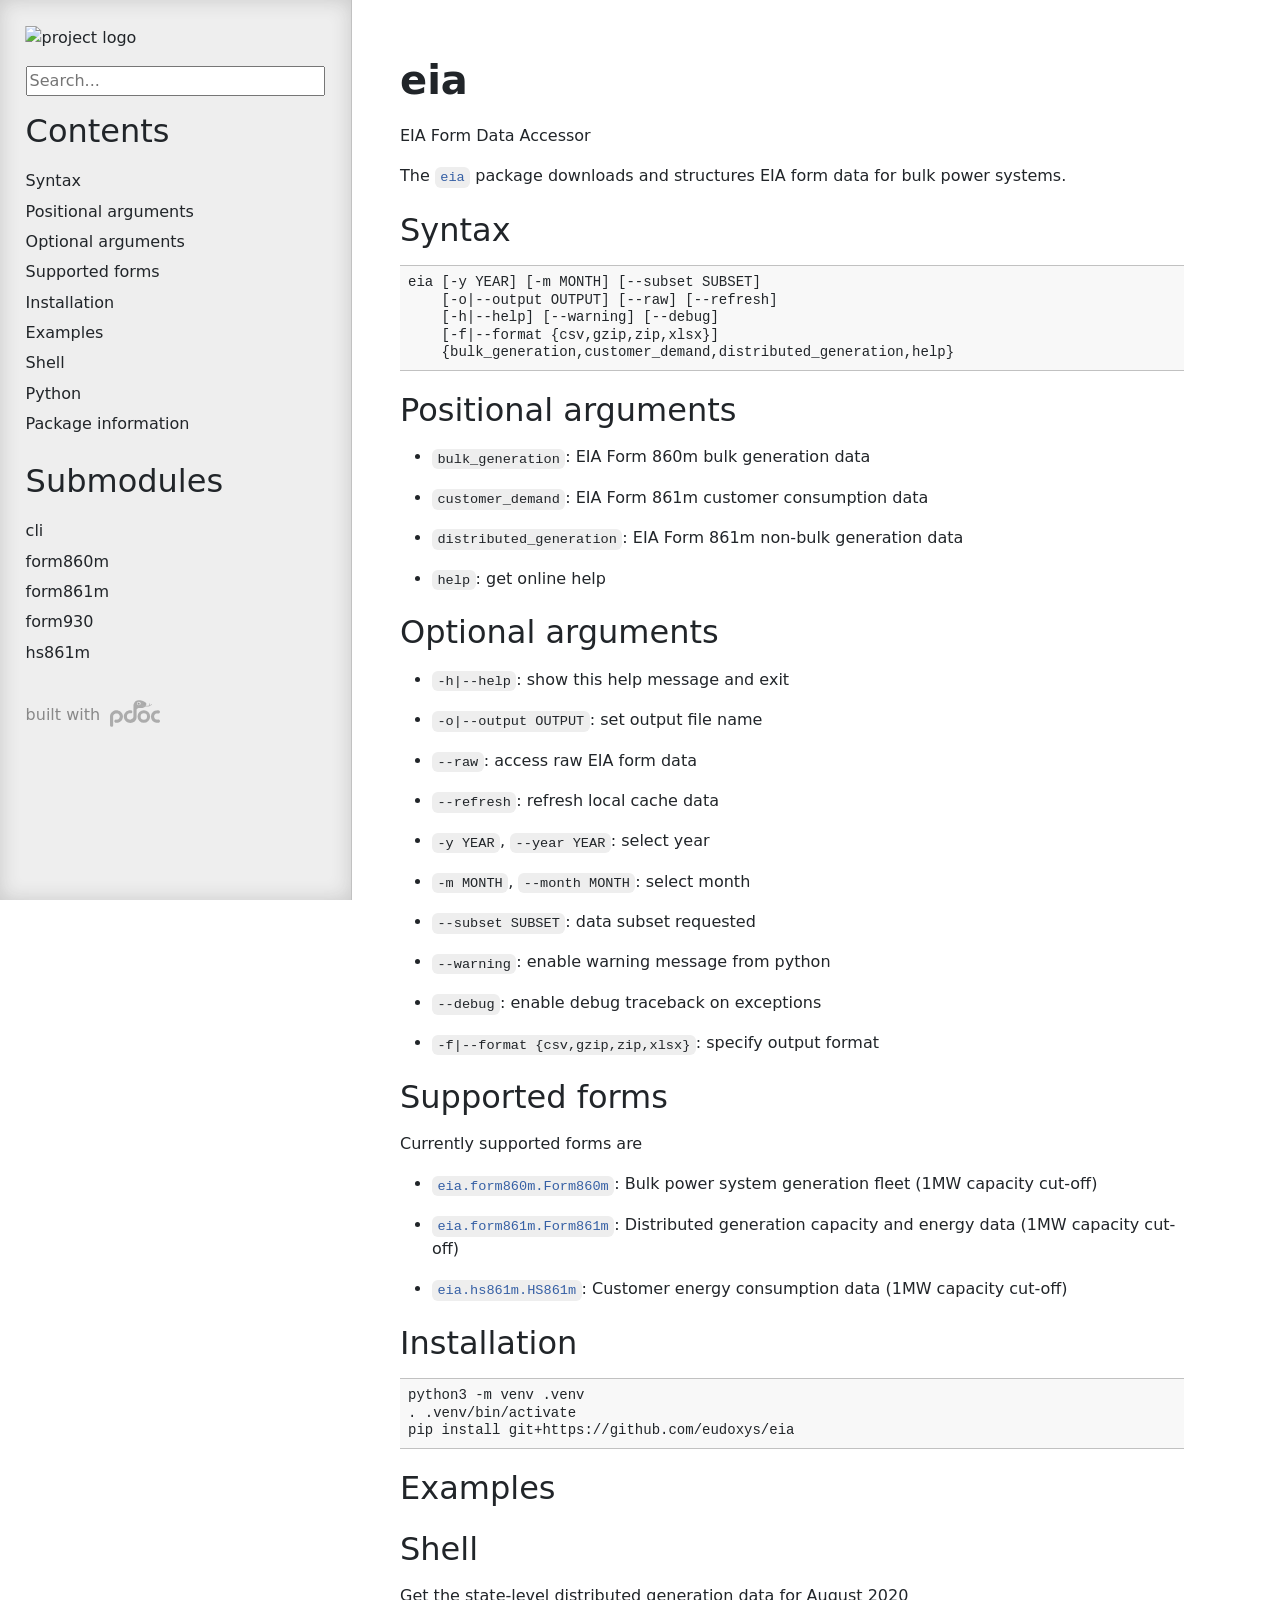
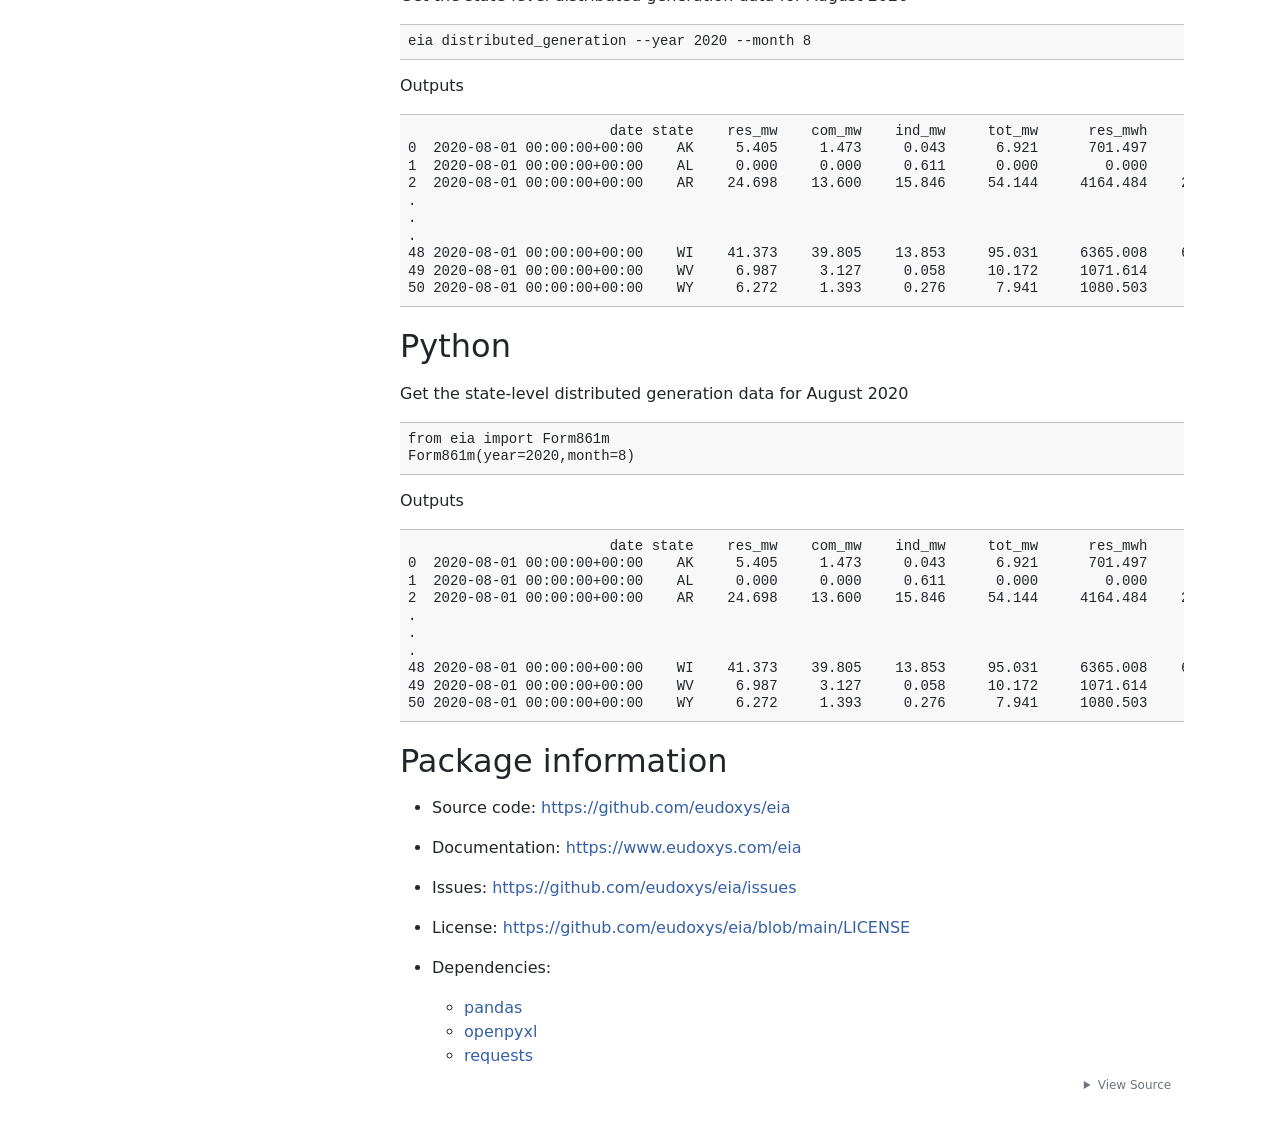
==== commit 1d4be83d: "Add Form 930" ====
--- a/docs/eia.html
+++ b/docs/eia.html
@@ -57,6 +57,7 @@
                     <li><a href="eia/cli.html">cli</a></li>
                     <li><a href="eia/form860m.html">form860m</a></li>
                     <li><a href="eia/form861m.html">form861m</a></li>
+                    <li><a href="eia/form930.html">form930</a></li>
                     <li><a href="eia/hs861m.html">hs861m</a></li>
             </ul>
 
@@ -323,7 +324,8 @@
 </span><span id="L-127"><a href="#L-127"><span class="linenos">127</span></a><span class="kn">from</span><span class="w"> </span><span class="nn">eia.cli</span><span class="w"> </span><span class="kn">import</span> <span class="n">main</span>
 </span><span id="L-128"><a href="#L-128"><span class="linenos">128</span></a><span class="kn">from</span><span class="w"> </span><span class="nn">eia.form860m</span><span class="w"> </span><span class="kn">import</span> <span class="n">Form860m</span>
 </span><span id="L-129"><a href="#L-129"><span class="linenos">129</span></a><span class="kn">from</span><span class="w"> </span><span class="nn">eia.form861m</span><span class="w"> </span><span class="kn">import</span> <span class="n">Form861m</span>
-</span><span id="L-130"><a href="#L-130"><span class="linenos">130</span></a><span class="kn">from</span><span class="w"> </span><span class="nn">eia.hs861m</span><span class="w"> </span><span class="kn">import</span> <span class="n">HS861m</span>
+</span><span id="L-130"><a href="#L-130"><span class="linenos">130</span></a><span class="kn">from</span><span class="w"> </span><span class="nn">eia.form930</span><span class="w"> </span><span class="kn">import</span> <span class="n">Form930</span>
+</span><span id="L-131"><a href="#L-131"><span class="linenos">131</span></a><span class="kn">from</span><span class="w"> </span><span class="nn">eia.hs861m</span><span class="w"> </span><span class="kn">import</span> <span class="n">HS861m</span>
 </span></pre></div>
 
 
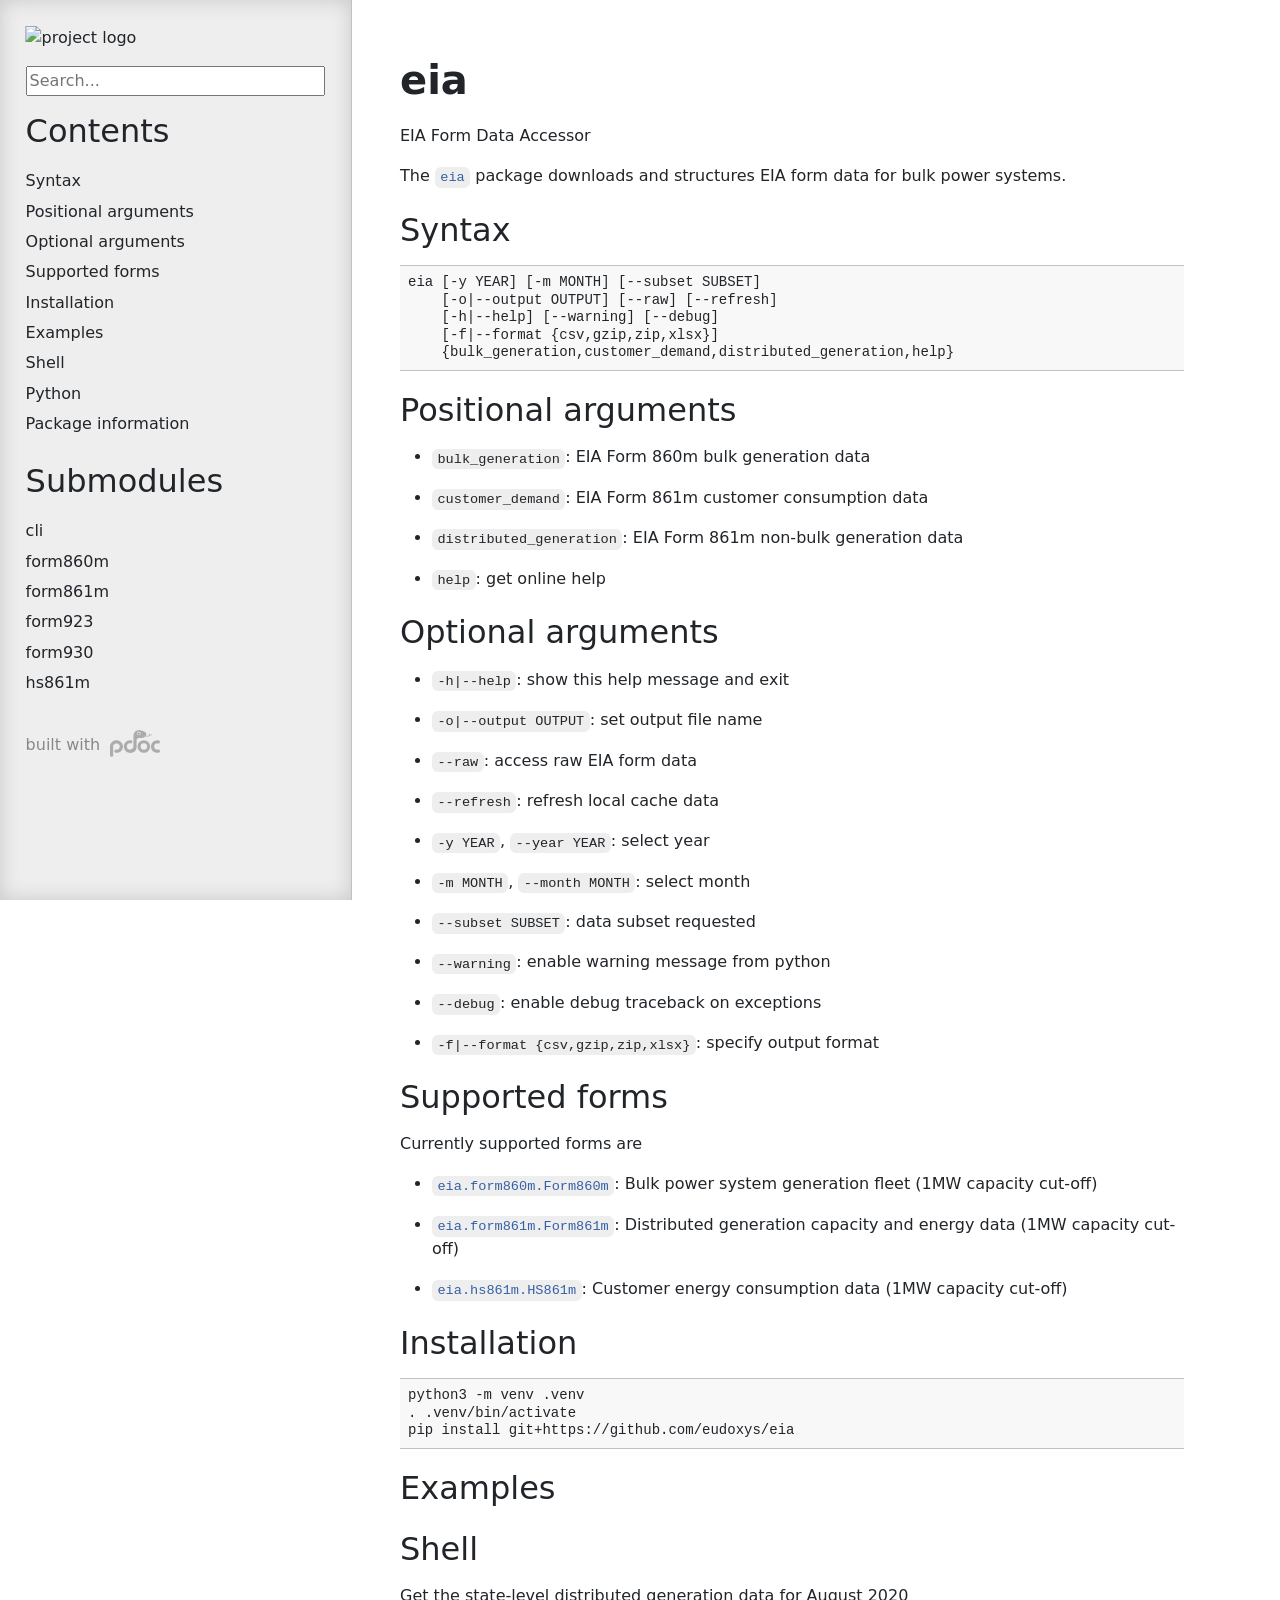
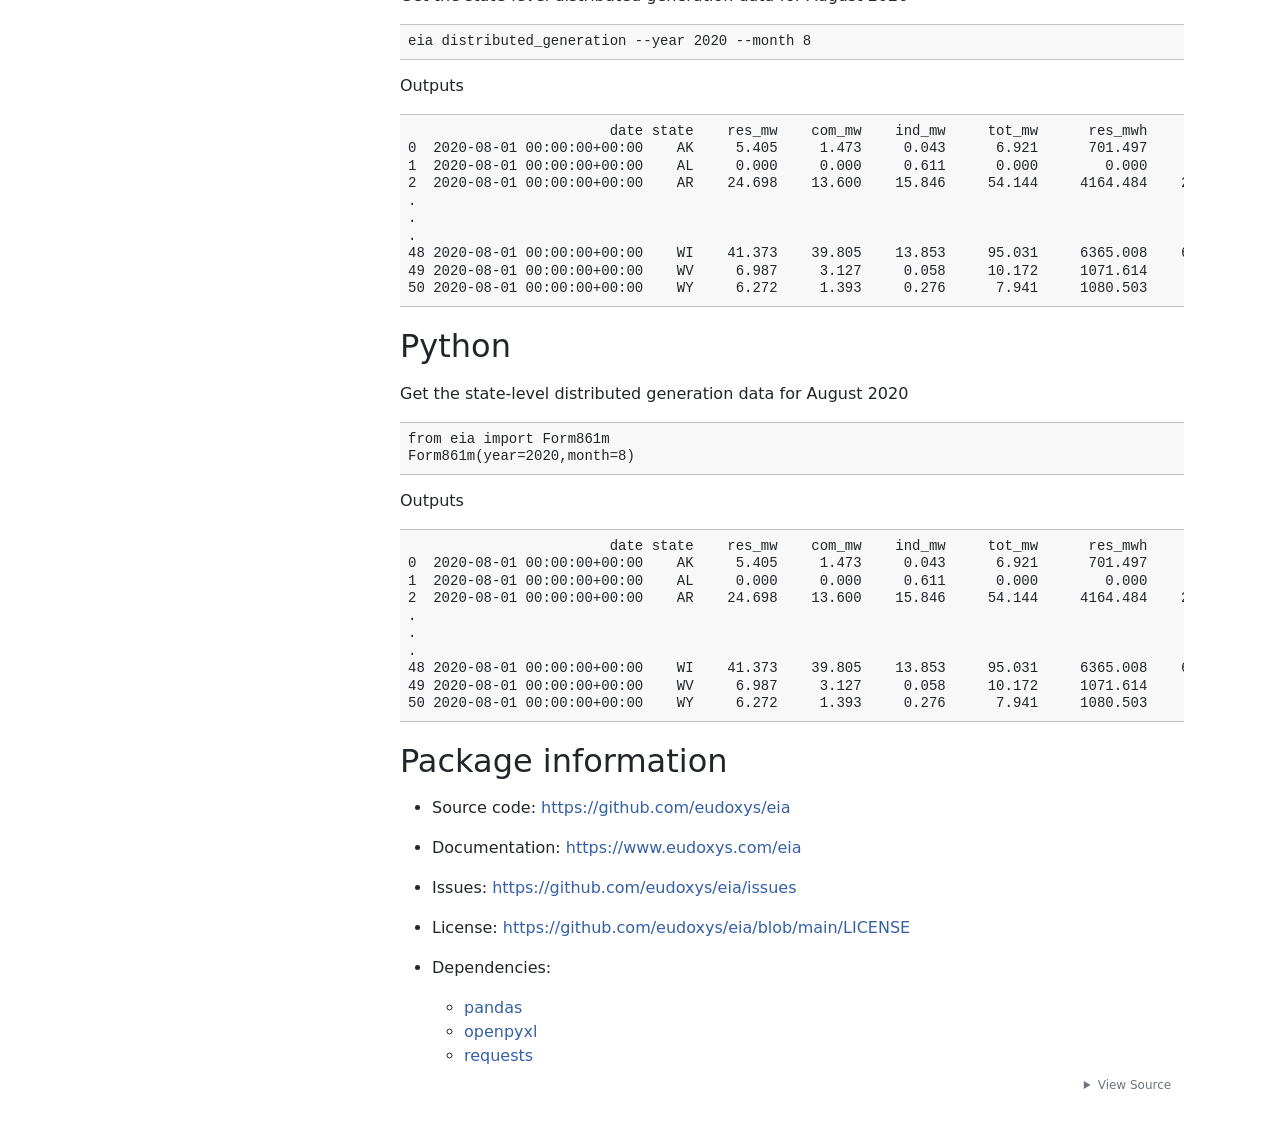
==== commit cf84e81f: "Add Form 923 data frame" ====
--- a/docs/eia.html
+++ b/docs/eia.html
@@ -57,6 +57,7 @@
                     <li><a href="eia/cli.html">cli</a></li>
                     <li><a href="eia/form860m.html">form860m</a></li>
                     <li><a href="eia/form861m.html">form861m</a></li>
+                    <li><a href="eia/form923.html">form923</a></li>
                     <li><a href="eia/form930.html">form930</a></li>
                     <li><a href="eia/hs861m.html">hs861m</a></li>
             </ul>
@@ -325,7 +326,8 @@
 </span><span id="L-128"><a href="#L-128"><span class="linenos">128</span></a><span class="kn">from</span><span class="w"> </span><span class="nn">eia.form860m</span><span class="w"> </span><span class="kn">import</span> <span class="n">Form860m</span>
 </span><span id="L-129"><a href="#L-129"><span class="linenos">129</span></a><span class="kn">from</span><span class="w"> </span><span class="nn">eia.form861m</span><span class="w"> </span><span class="kn">import</span> <span class="n">Form861m</span>
 </span><span id="L-130"><a href="#L-130"><span class="linenos">130</span></a><span class="kn">from</span><span class="w"> </span><span class="nn">eia.form930</span><span class="w"> </span><span class="kn">import</span> <span class="n">Form930</span>
-</span><span id="L-131"><a href="#L-131"><span class="linenos">131</span></a><span class="kn">from</span><span class="w"> </span><span class="nn">eia.hs861m</span><span class="w"> </span><span class="kn">import</span> <span class="n">HS861m</span>
+</span><span id="L-131"><a href="#L-131"><span class="linenos">131</span></a><span class="kn">from</span><span class="w"> </span><span class="nn">eia.form923</span><span class="w"> </span><span class="kn">import</span> <span class="n">Form923</span>
+</span><span id="L-132"><a href="#L-132"><span class="linenos">132</span></a><span class="kn">from</span><span class="w"> </span><span class="nn">eia.hs861m</span><span class="w"> </span><span class="kn">import</span> <span class="n">HS861m</span>
 </span></pre></div>
 
 
